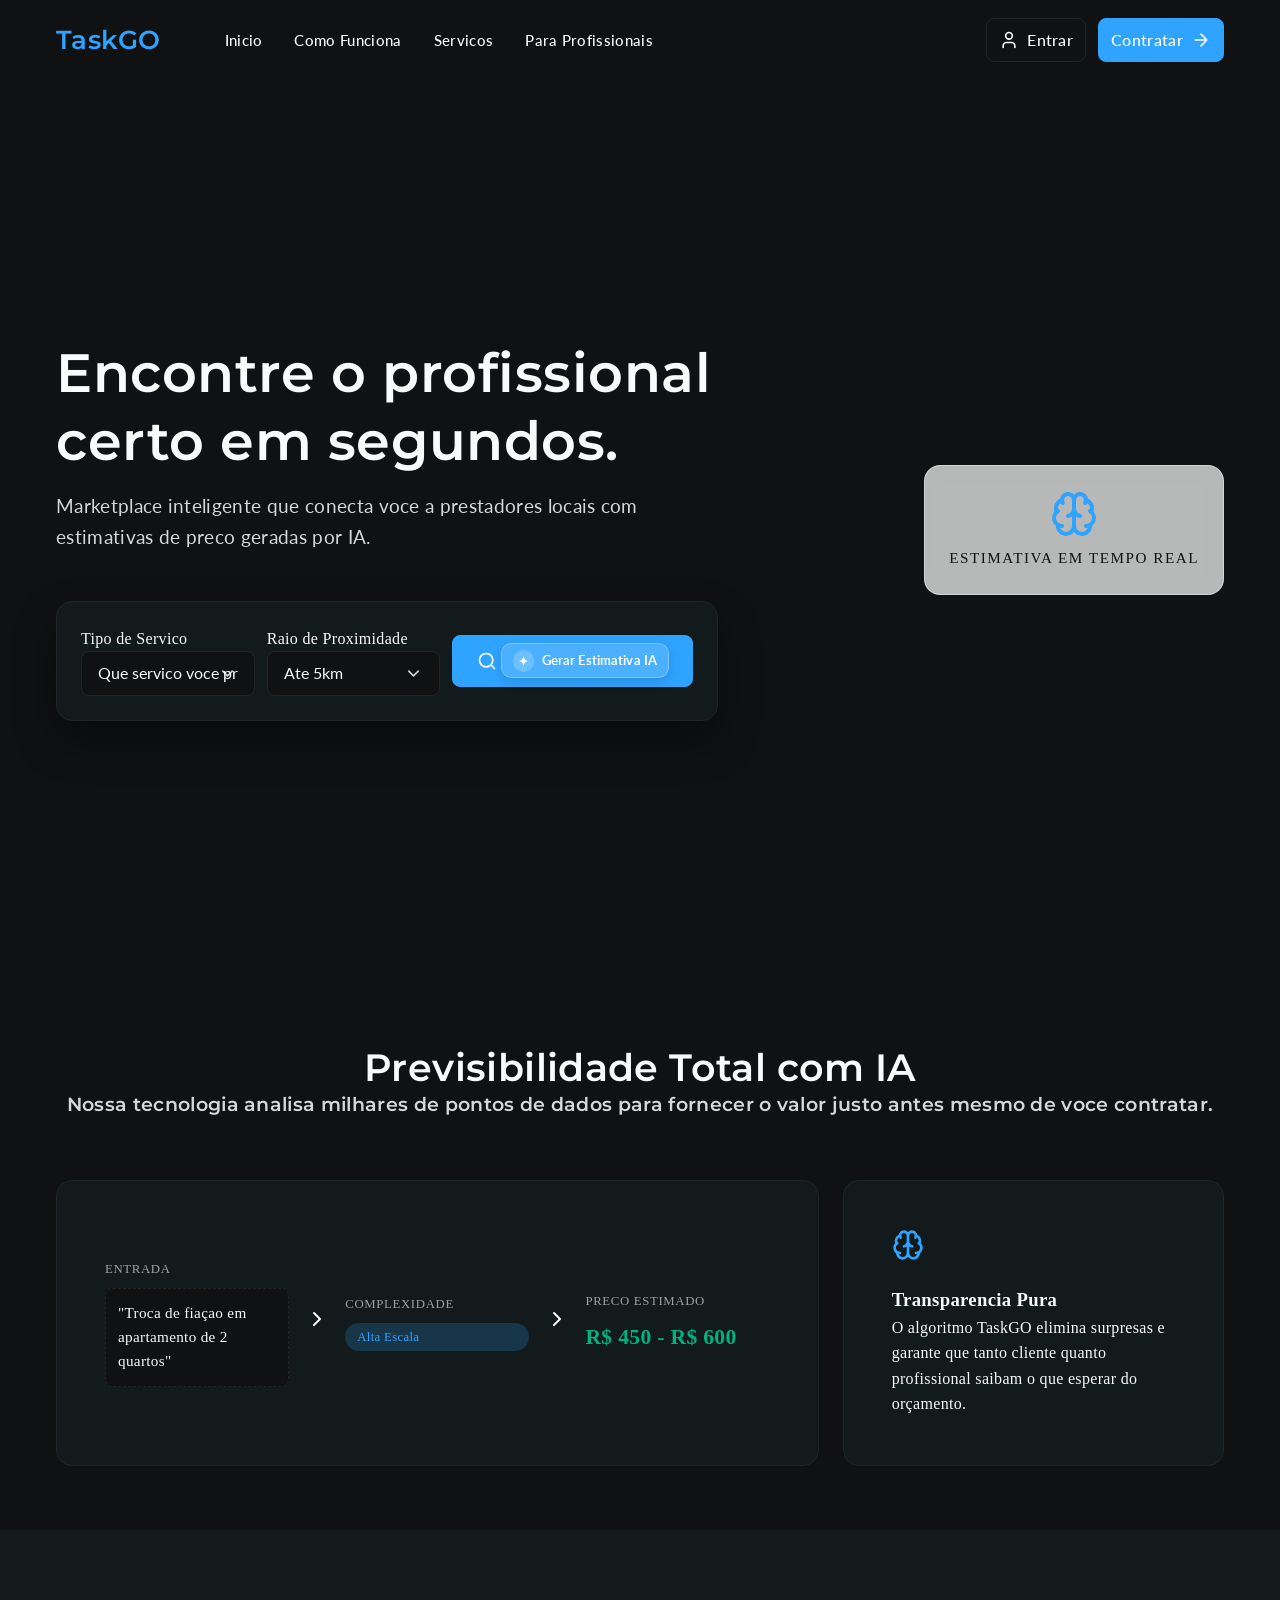
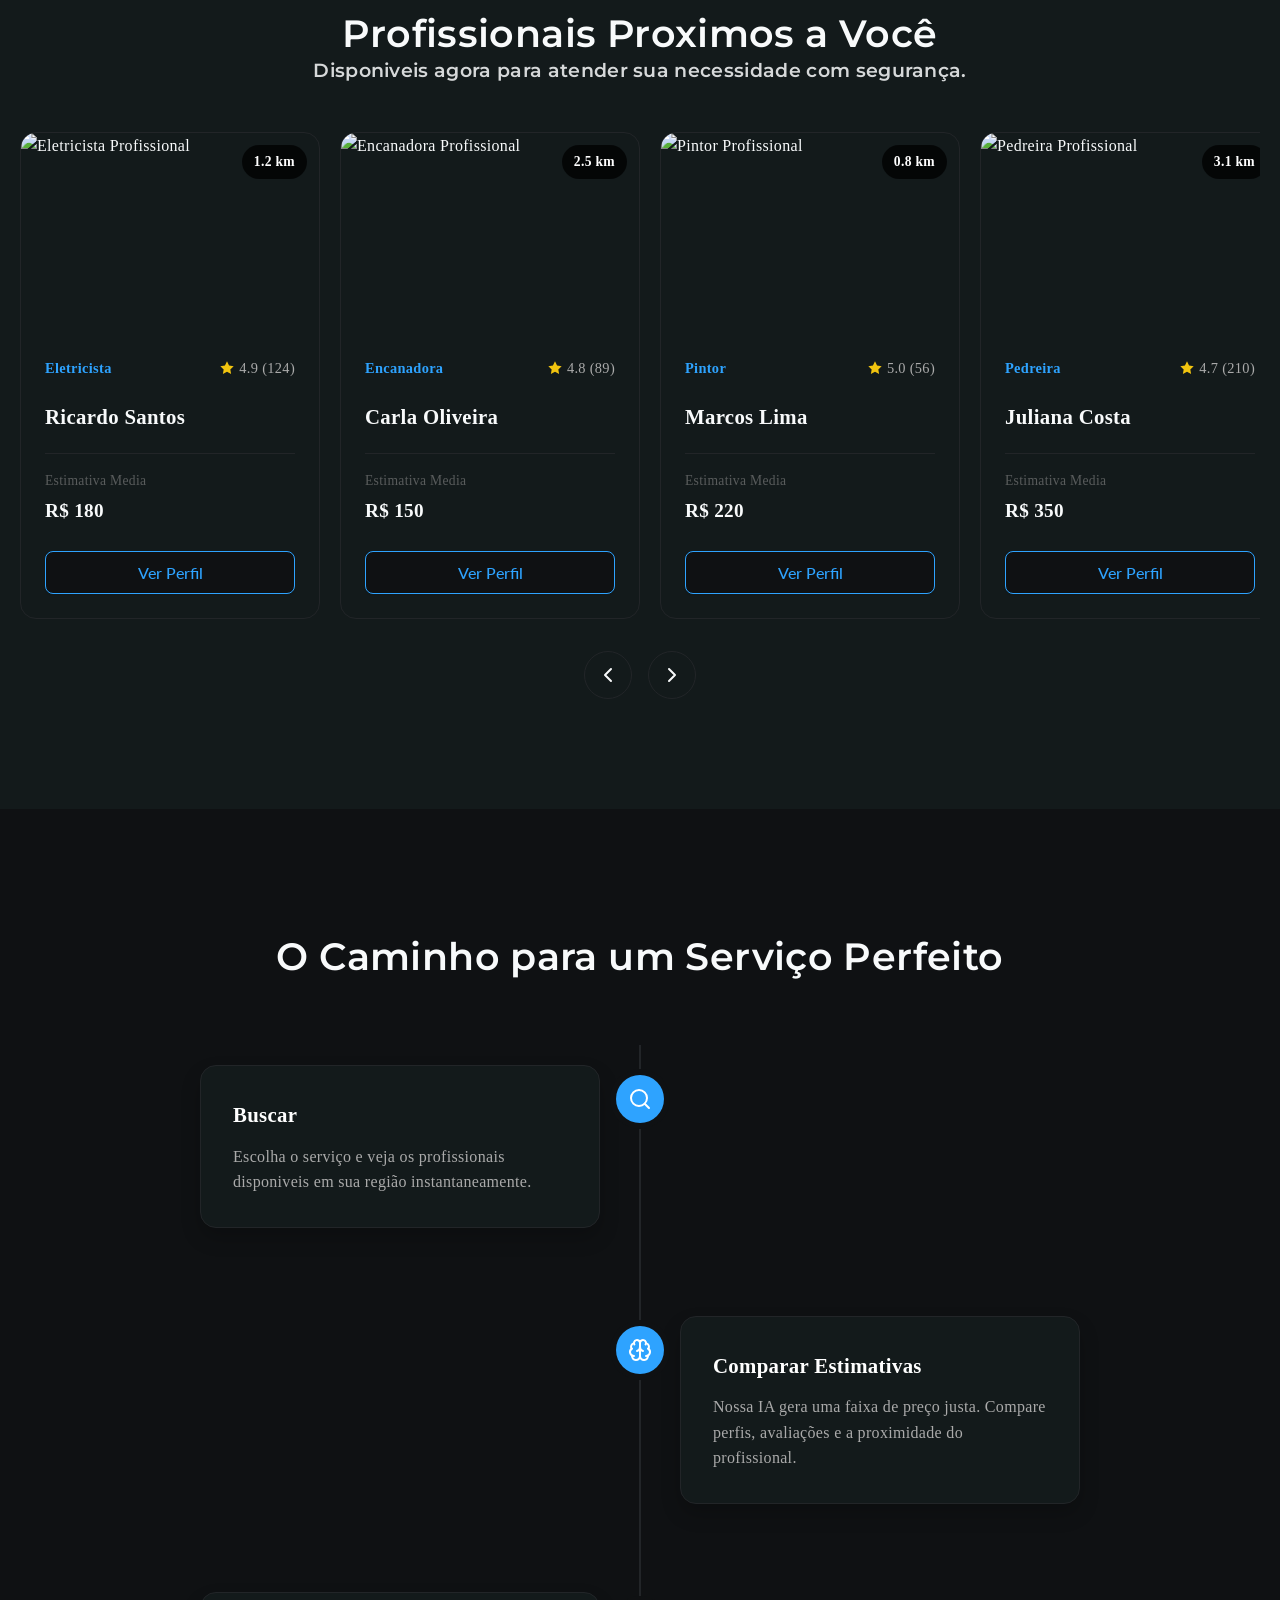
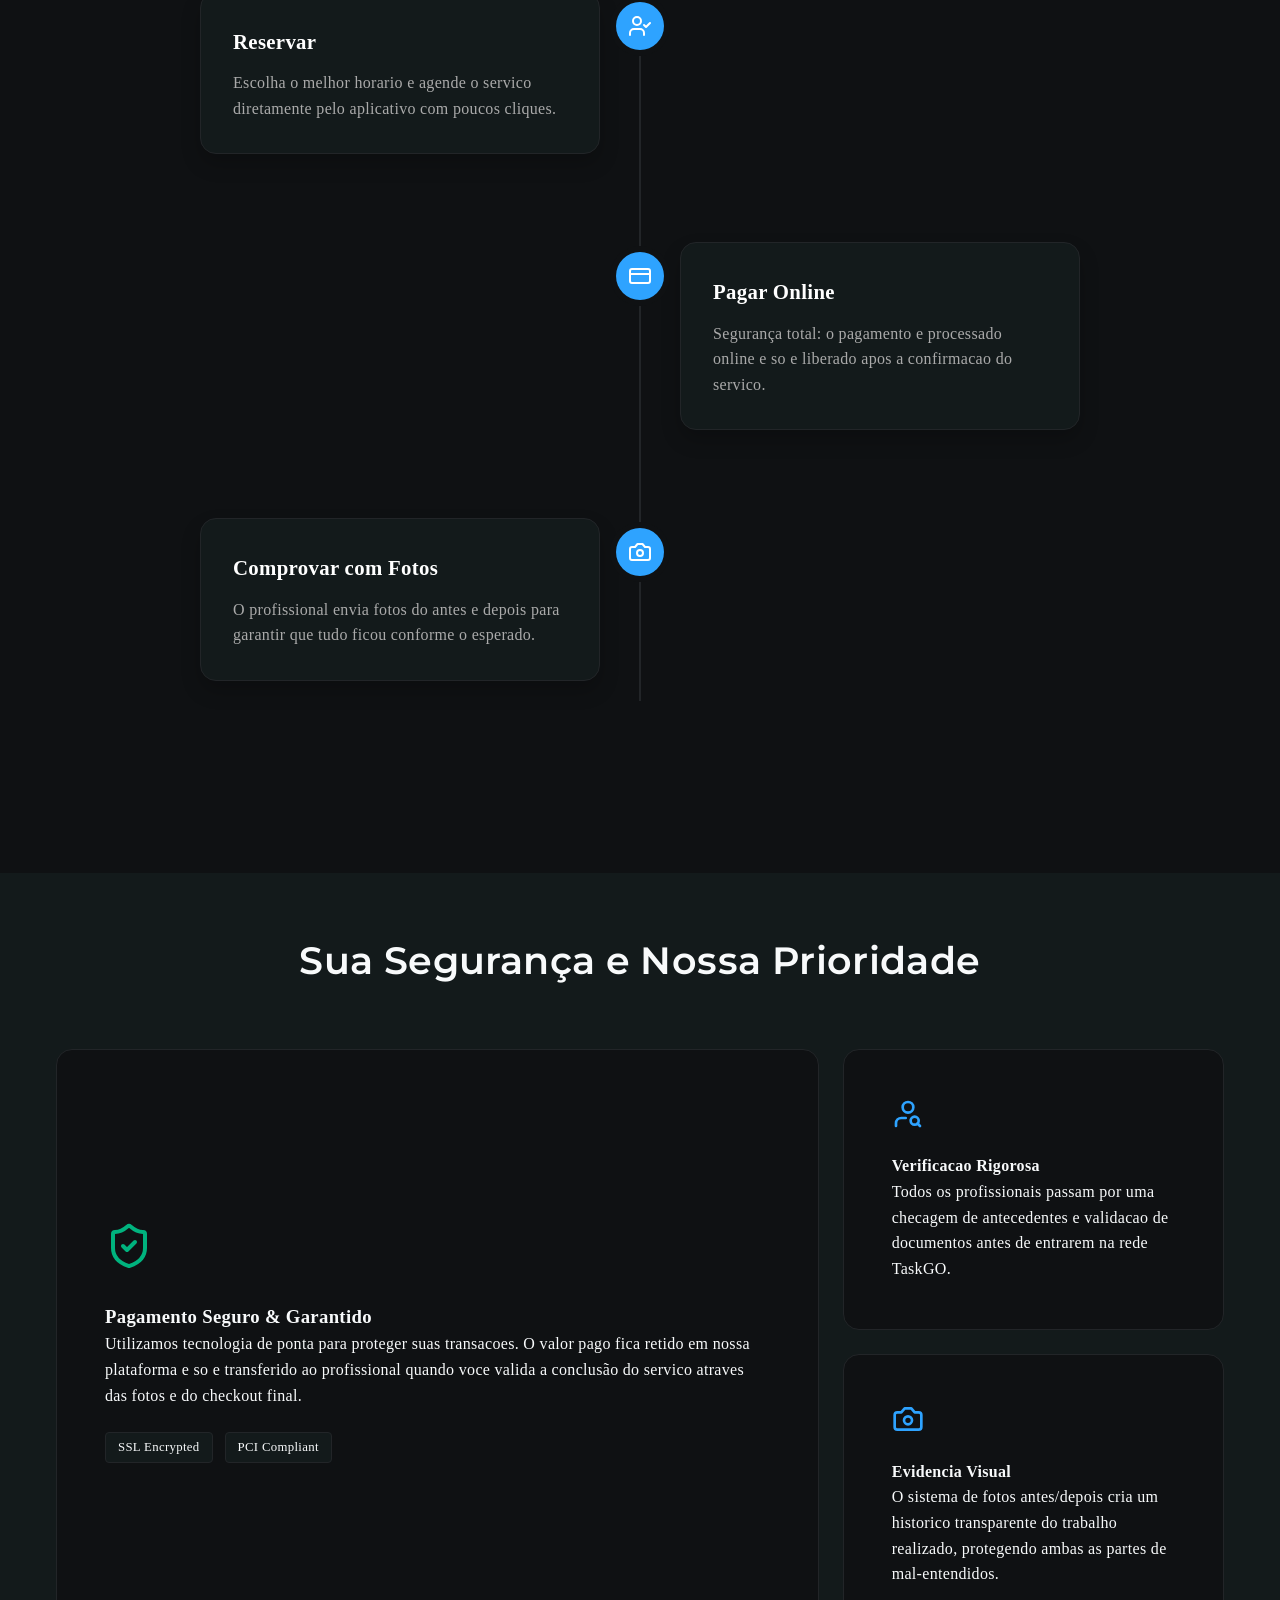
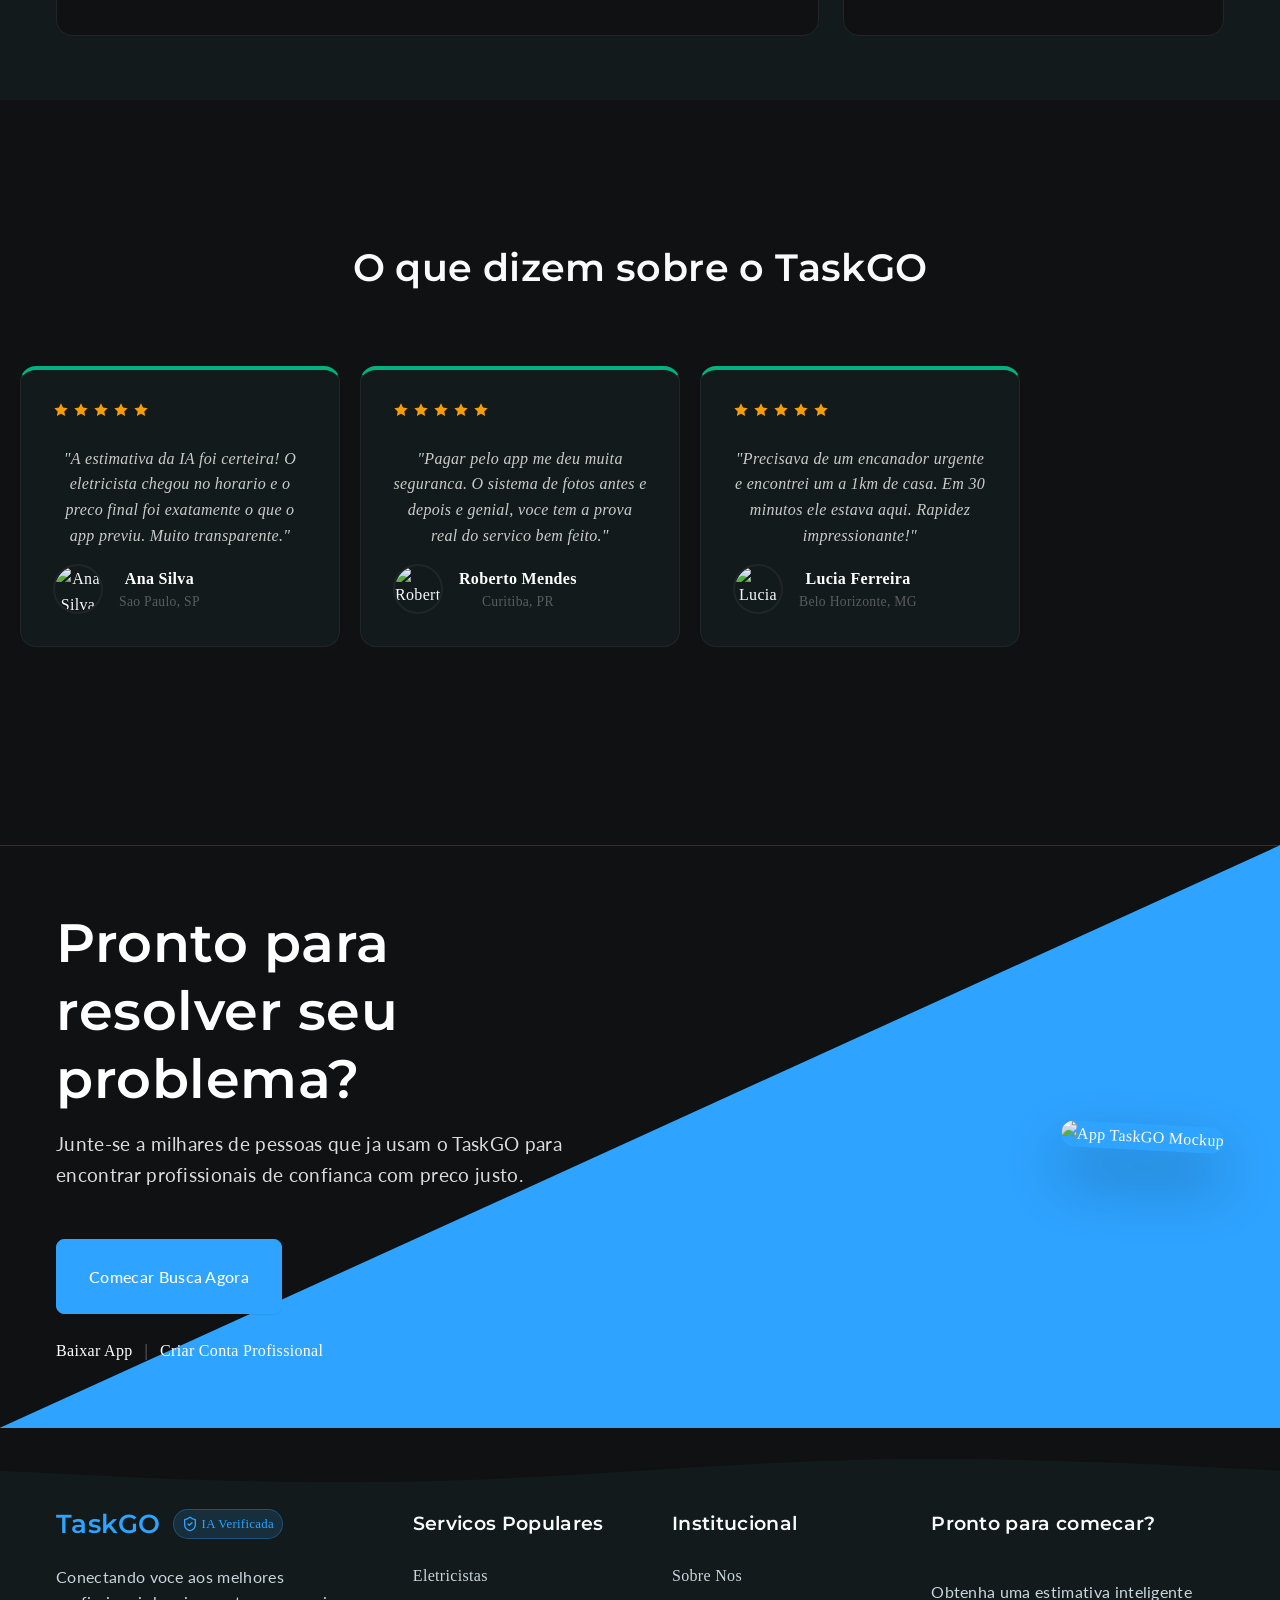
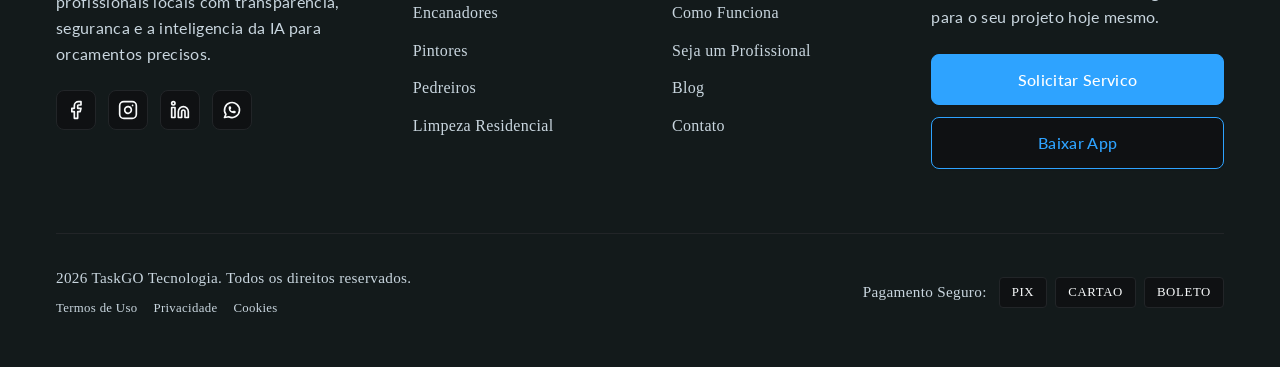
==== ProjetoTaskGoFinalizado-main/index.html @ 1c69b757 "Initial commit" ====
﻿<!DOCTYPE html>
<html lang="en">
  <head>
    <title>TaskGo</title>
    <meta property="og:title" content="TaskGo" />
    <meta name="viewport" content="width=device-width, initial-scale=1.0" />
    <meta charset="utf-8" />
    <meta property="twitter:card" content="summary_large_image" />

    <style data-tag="reset-style-sheet">
      html {  line-height: 1.15;}body {  margin: 0;}* {  box-sizing: border-box;  border-width: 0;  border-style: solid;  -webkit-font-smoothing: antialiased;}p,li,ul,pre,div,h1,h2,h3,h4,h5,h6,figure,blockquote,figcaption {  margin: 0;  padding: 0;}button {  background-color: transparent;}button,input,optgroup,select,textarea {  font-family: inherit;  font-size: 100%;  line-height: 1.15;  margin: 0;}button,select {  text-transform: none;}button,[type="button"],[type="reset"],[type="submit"] {  -webkit-appearance: button;  color: inherit;}button::-moz-focus-inner,[type="button"]::-moz-focus-inner,[type="reset"]::-moz-focus-inner,[type="submit"]::-moz-focus-inner {  border-style: none;  padding: 0;}button:-moz-focus,[type="button"]:-moz-focus,[type="reset"]:-moz-focus,[type="submit"]:-moz-focus {  outline: 1px dotted ButtonText;}a {  color: inherit;  text-decoration: inherit;}pre {  white-space: normal;}input {  padding: 2px 4px;}img {  display: block;}details {  display: block;  margin: 0;  padding: 0;}summary::-webkit-details-marker {  display: none;}[data-thq="accordion"] [data-thq="accordion-content"] {  max-height: 0;  overflow: hidden;  transition: max-height 0.3s ease-in-out;  
        font-family: Lato;
        font-size: 1rem;
      }

      body {
        font-weight: 400;
        font-style:normal;
        text-decoration: undefined;
        text-transform: undefined;
        letter-spacing: 0.02em;
        line-height: 1.6;
        color: var(--color-on-surface);
        background: var(--color-surface);

        fill: var(--color-on-surface);
      }

      .ai-estimate-card {
        display: inline-flex;
        align-items: center;
        gap: 0.45rem;
        padding: 0.35rem 0.65rem;
        border: 1px solid rgba(255, 255, 255, 0.28);
        border-radius: 0.65rem;
        background: rgba(255, 255, 255, 0.14);
        box-shadow: 0 4px 12px rgba(0, 0, 0, 0.12);
        color: inherit;
        font-size: 0.82rem;
        font-weight: 700;
        line-height: 1.2;
        letter-spacing: 0.01em;
        backdrop-filter: blur(6px);
      }

      .ai-estimate-card::before {
        content: "✦";
        display: grid;
        width: 1.35rem;
        height: 1.35rem;
        place-items: center;
        border-radius: 50%;
        background: rgba(255, 255, 255, 0.2);
        font-size: 0.85rem;
      }
    </style>
    <link
      rel="stylesheet"
      href="https://unpkg.com/animate.css@4.1.1/animate.css"
    />
    <link
      rel="stylesheet"
      href="https://fonts.googleapis.com/css2?family=Inter:ital,wght@0,100;0,200;0,300;0,400;0,500;0,600;0,700;0,800;0,900;1,100;1,200;1,300;1,400;1,500;1,600;1,700;1,800;1,900&amp;display=swap"
      data-tag="font"
    />
    <link
      rel="stylesheet"
      href="https://fonts.googleapis.com/css2?family=STIX+Two+Text:ital,wght@0,400;0,500;0,600;0,700;1,400;1,500;1,600;1,700&amp;display=swap"
      data-tag="font"
    />
    <link
      rel="stylesheet"
      href="https://fonts.googleapis.com/css2?family=Noto+Sans:ital,wght@0,100;0,200;0,300;0,400;0,500;0,600;0,700;0,800;0,900;1,100;1,200;1,300;1,400;1,500;1,600;1,700;1,800;1,900&amp;display=swap"
      data-tag="font"
    />
    <link
      rel="stylesheet"
      href="https://fonts.googleapis.com/css2?family=Lato:ital,wght@0,100;0,300;0,400;0,700;0,900;1,100;1,300;1,400;1,700;1,900&amp;display=swap"
      data-tag="font"
    />
    <link
      rel="stylesheet"
      href="https://fonts.googleapis.com/css2?family=Montserrat:ital,wght@0,100;0,200;0,300;0,400;0,500;0,600;0,700;0,800;0,900;1,100;1,200;1,300;1,400;1,500;1,600;1,700;1,800;1,900&amp;display=swap"
      data-tag="font"
    />
    <link
      rel="stylesheet"
      href="https://unpkg.com/@teleporthq/teleport-custom-scripts/dist/style.css"
    />
  </head>
  <body>
    <link rel="stylesheet" href="./assets/css/style.css" />
    <div>
      <link href="./assets/css/index.css" rel="stylesheet" />

      <div class="home-container1">
        <navigation-wrapper class="navigation-wrapper">
          <!--Navigation component-->
          <div class="navigation-container1">
            <nav class="navigation-wrapper">
              <div class="navigation-container">
                <div class="navigation-main-content">
                  <a href="index.html">
                    <div aria-label="TaskGO Home" class="navigation-logo-link">
                      <span class="navigation-brand section-title">
                        TaskGO
                      </span>
                    </div>
                  </a>
                  <div class="navigation-desktop-menu">
                    <ul class="navigation-links-list">
                      <li class="navigation-item">
                        <a href="index.html">
                          <div class="navigation-link"><span>Inicio</span></div>
                        </a>
                      </li>
                      <li class="navigation-item">
                        <a href="pages/como-funciona.html">
                          <div class="navigation-link">
                            <span>Como Funciona</span>
                          </div>
                        </a>
                      </li>
                      <li class="navigation-item">
                        <a href="pages/servicos.html">
                          <div class="navigation-link">
                            <span>Servicos</span>
                          </div>
                        </a>
                      </li>
                      <li class="navigation-item">
                        <a href="pages/profissionais-prximos.html"><div class="navigation-link"><span>Para Profissionais</span>
                          </div>
                        </a>
                      </li>
                    </ul>
                  </div>
                </div>
                <aside class="navigation-sidebar">
                  <div class="navigation-actions">
                    <a href="pages/login.html"><div class="navigation-auth-btn btn btn-outline btn-sm">
                        <svg
                          xmlns="http://www.w3.org/2000/svg"
                          width="20"
                          height="20"
                          viewBox="0 0 24 24"
                          fill="none"
                          stroke="currentColor"
                          stroke-width="2"
                          stroke-linecap="round"
                          stroke-linejoin="round"
                        >
                          <path
                            d="M19 21v-2a4 4 0 0 0-4-4H9a4 4 0 0 0-4 4v2"
                          ></path>
                          <circle cx="12" cy="7" r="4"></circle>
                        </svg>
                        <span>Entrar</span>
                      </div>
                    </a>
                    <a href="pages/profissionais-prximos.html"><div class="navigation-cta-btn btn btn-sm btn-primary">
                        <span>Contratar</span>
                        <svg
                          xmlns="http://www.w3.org/2000/svg"
                          width="20"
                          height="20"
                          viewBox="0 0 24 24"
                          fill="none"
                          stroke="currentColor"
                          stroke-width="2"
                          stroke-linecap="round"
                          stroke-linejoin="round"
                        >
                          <path d="M5 12h14m-7-7l7 7l-7 7"></path>
                        </svg>
                      </div>
                    </a>
                  </div>
                  <button
                    id="navigation-mobile-toggle"
                    aria-expanded="false"
                    aria-controls="navigation-mobile-overlay"
                    aria-label="Abrir menu"
                    class="navigation-toggle-btn"
                  >
                    <svg
                      xmlns="http://www.w3.org/2000/svg"
                      width="28"
                      height="28"
                      viewBox="0 0 24 24"
                      fill="none"
                      stroke="currentColor"
                      stroke-width="2"
                      stroke-linecap="round"
                      stroke-linejoin="round"
                    >
                      <path d="M4 6h16M4 12h16M4 18h16"></path>
                    </svg>
                  </button>
                </aside>
              </div>
            </nav>
            <div
              id="navigation-mobile-overlay"
              class="navigation-mobile-overlay"
            >
              <div class="navigation-overlay-header">
                <a href="index.html">
                  <div class="navigation-logo-link">
                    <span class="navigation-brand section-title">TaskGO</span>
                  </div>
                </a>
                <button
                  id="navigation-mobile-close"
                  aria-label="Fechar menu"
                  class="navigation-close-btn"
                >
                  <svg
                    xmlns="http://www.w3.org/2000/svg"
                    width="28"
                    height="28"
                    viewBox="0 0 24 24"
                    fill="none"
                    stroke="currentColor"
                    stroke-width="2"
                    stroke-linecap="round"
                    stroke-linejoin="round"
                  >
                    <path d="M18 6L6 18M6 6l12 12"></path>
                  </svg>
                </button>
              </div>
              <div class="navigation-overlay-content">
                <ul class="navigation-mobile-links">
                  <li class="navigation-mobile-item">
                    <a href="index.html">
                      <div class="navigation-mobile-link">
                        <span>Inicio</span>
                      </div>
                    </a>
                  </li>
                  <li class="navigation-mobile-item">
                    <a href="pages/como-funciona.html">
                      <div class="navigation-mobile-link">
                        <span>Como Funciona</span>
                      </div>
                    </a>
                  </li>
                  <li class="navigation-mobile-item">
                    <a href="pages/servicos.html">
                      <div class="navigation-mobile-link">
                        <span>Servicos</span>
                      </div>
                    </a>
                  </li>
                  <li class="navigation-mobile-item">
                    <a href="pages/profissionais-prximos.html"><div class="navigation-mobile-link"><span>Para Profissionais</span>
                      </div>
                    </a>
                  </li>
                </ul>
                <div class="navigation-mobile-footer">
                  <a href="pages/profissionais-prximos.html"><div class="navigation-mobile-cta btn btn-primary btn-lg">
                      <span>Comecar Agora</span>
                      <svg
                        xmlns="http://www.w3.org/2000/svg"
                        width="20"
                        height="20"
                        viewBox="0 0 24 24"
                        fill="none"
                        stroke="currentColor"
                        stroke-width="2"
                        stroke-linecap="round"
                        stroke-linejoin="round"
                      >
                        <path d="M5 12h14m-7-7l7 7l-7 7"></path>
                      </svg>
                    </div>
                  </a>
                  <a href="pages/login.html"><div class="navigation-mobile-auth btn btn-outline btn-lg">
                      <span>Entrar na Conta</span>
                    </div>
                  </a>
                </div>
              </div>
            </div>
            <div class="navigation-container2">
              <div class="navigation-container3">
                
              </div>
            </div>
          </div>
        </navigation-wrapper>
        <main class="servizo-page">
          <section class="hero-search">
            <div class="hero-search-bg">
              <video
                autoplay="true"
                muted="true"
                loop="true"
                playsinline="true"
                poster="https://images.pexels.com/videos/20693178/pictures/preview-0.jpeg"
                src="https://videos.pexels.com/video-files/20693178/20693178-hd_1280_720_25fps.mp4"
                class="hero-search-video"
              ></video>
              <div class="hero-search-overlay"></div>
            </div>
            <div class="hero-search-container">
              <div class="hero-search-content">
                <h1 class="home-hero-title hero-title">
                  Encontre o profissional certo em segundos.
                </h1>
                <p class="hero-subtitle">
                  Marketplace inteligente que conecta voce a prestadores locais
                  com estimativas de preco geradas por IA.
                </p>
                <div class="search-bar-wrapper">
                  <form
                    action="pages/profissionais-prximos.html"
                    method="GET"
                    data-form-id="1d0b6e36-c823-4d1f-a0d5-deaf092d4005"
                    class="search-form"
                  >
                    <div class="search-inputs">
                      <div class="input-group">
                        <label for="service-type" class="sr-only">
                          Tipo de Servico
                        </label>
                        <select
                          id="service-type"
                          name="service"
                          required="true"
                          data-form-field-id="service-type"
                        >
                          <option value="true" disabled="true" selected="true">
                            Que servico voce precisa?
                          </option>
                          <option value="eletricista">Eletricista</option>
                          <option value="encanador">Encanador</option>
                          <option value="pedreiro">Pedreiro</option>
                          <option value="pintor">Pintor</option>
                        </select>
                      </div>
                      <div class="input-group">
                        <label for="proximity" class="sr-only">
                          Raio de Proximidade
                        </label>
                        <select
                          id="proximity"
                          name="radius"
                          data-form-field-id="proximity"
                        >
                          <option value="5">Ate 5km</option>
                          <option value="10">Ate 10km</option>
                          <option value="20">Ate 20km</option>
                          <option value="50">Ate 50km</option>
                        </select>
                      </div>
                      <button
                        type="submit"
                        id="thq_button_XdDV"
                        name="button"
                        data-form-field-id="thq_button_XdDV"
                        class="search-btn btn btn-primary"
                      >
                        <svg
                          xmlns="http://www.w3.org/2000/svg"
                          width="20"
                          height="20"
                          viewBox="0 0 24 24"
                          fill="none"
                          stroke="currentColor"
                          stroke-width="2"
                          stroke-linecap="round"
                          stroke-linejoin="round"
                        >
                          <circle cx="11" cy="11" r="8"></circle>
                          <path d="m21 21-4.3-4.3"></path>
                        </svg>
                        <div class="ai-estimate-card">Gerar Estimativa IA</div>
                      </button>
                    </div>
                  </form>
                </div>
              </div>
              <div class="hero-search-visual">
                <div class="ai-badge">
                  <svg
                    xmlns="http://www.w3.org/2000/svg"
                    width="24"
                    height="24"
                    viewBox="0 0 24 24"
                    fill="none"
                    stroke="currentColor"
                    stroke-width="2"
                    stroke-linecap="round"
                    stroke-linejoin="round"
                  >
                    <path
                      d="M12 18V5m3 8a4.17 4.17 0 0 1-3-4a4.17 4.17 0 0 1-3 4m8.598-6.5A3 3 0 1 0 12 5a3 3 0 1 0-5.598 1.5"
                    ></path>
                    <path d="M17.997 5.125a4 4 0 0 1 2.526 5.77"></path>
                    <path d="M18 18a4 4 0 0 0 2-7.464"></path>
                    <path
                      d="M19.967 17.483A4 4 0 1 1 12 18a4 4 0 1 1-7.967-.517"
                    ></path>
                    <path d="M6 18a4 4 0 0 1-2-7.464"></path>
                    <path d="M6.003 5.125a4 4 0 0 0-2.526 5.77"></path>
                  </svg>
                  <span>Estimativa em Tempo Real</span>
                </div>
              </div>
            </div>
            <div class="split-diagonal-divider"></div>
          </section>
          <section class="ia-estimate">
            <div class="ia-estimate-container">
              <div class="ia-estimate-header">
                <h2 class="section-title">Previsibilidade Total com IA</h2>
                <p class="section-subtitle">
                  Nossa tecnologia analisa milhares de pontos de dados para
                  fornecer o valor justo antes mesmo de voce contratar.
                </p>
              </div>
              <div class="bento-grid-ia">
                <div class="bento-cell wide-cell">
                  <div class="calc-simulation">
                    <div class="sim-step">
                      <span class="step-label">Entrada</span>
                      <div class="sim-content">
                        <span>
                          "Troca de fiaçao em apartamento de 2 quartos"
                        </span>
                      </div>
                    </div>
                    <div class="sim-arrow">
                      <svg
                        xmlns="http://www.w3.org/2000/svg"
                        width="24"
                        height="24"
                        viewBox="0 0 24 24"
                        fill="none"
                        stroke="currentColor"
                        stroke-width="2"
                        stroke-linecap="round"
                        stroke-linejoin="round"
                      >
                        <path d="m9 18 6-6-6-6"></path>
                      </svg>
                    </div>
                    <div class="sim-step">
                      <span class="step-label">Complexidade</span>
                      <div class="sim-tag high"><span>Alta Escala</span></div>
                    </div>
                    <div class="sim-arrow">
                      <svg
                        xmlns="http://www.w3.org/2000/svg"
                        width="24"
                        height="24"
                        viewBox="0 0 24 24"
                        fill="none"
                        stroke="currentColor"
                        stroke-width="2"
                        stroke-linecap="round"
                        stroke-linejoin="round"
                      >
                        <path d="m9 18 6-6-6-6"></path>
                      </svg>
                    </div>
                    <div class="sim-step result-step">
                      <span class="step-label">Preco Estimado</span>
                      <div class="sim-price"><span>R$ 450 - R$ 600</span></div>
                    </div>
                  </div>
                </div>
                <div class="bento-cell narrow-cell">
                  <div class="ia-info-card">
                    <div class="icon-box">
                      <svg
                        xmlns="http://www.w3.org/2000/svg"
                        width="32"
                        height="32"
                        viewBox="0 0 24 24"
                        fill="none"
                        stroke="currentColor"
                        stroke-width="2"
                        stroke-linecap="round"
                        stroke-linejoin="round"
                      >
                        <path
                          d="M12 18V5m3 8a4.17 4.17 0 0 1-3-4a4.17 4.17 0 0 1-3 4m8.598-6.5A3 3 0 1 0 12 5a3 3 0 1 0-5.598 1.5"
                        ></path>
                        <path d="M17.997 5.125a4 4 0 0 1 2.526 5.77"></path>
                        <path d="M18 18a4 4 0 0 0 2-7.464"></path>
                        <path
                          d="M19.967 17.483A4 4 0 1 1 12 18a4 4 0 1 1-7.967-.517"
                        ></path>
                        <path d="M6 18a4 4 0 0 1-2-7.464"></path>
                        <path d="M6.003 5.125a4 4 0 0 0-2.526 5.77"></path>
                      </svg>
                    </div>
                    <h3>Transparencia Pura</h3>
                    <p>
                      O algoritmo TaskGO elimina surpresas e garante que tanto
                      cliente quanto profissional saibam o que esperar do
                      orçamento.
                    </p>
                  </div>
                </div>
              </div>
            </div>
          </section>
          <section class="nearby-pros">
            <div class="section-intro">
              <h2 class="section-title">Profissionais Proximos a Você</h2>
              <p class="section-subtitle">
                Disponiveis agora para atender sua necessidade com segurança.
              </p>
            </div>
            <div id="pros-carousel" class="carousel-wrapper">
              <div class="carousel-track">
                <article class="pro-card">
                  <div class="pro-image">
                    <img
                      src="https://images.pexels.com/photos/17063686/pexels-photo-17063686.jpeg?auto=compress&amp;cs=tinysrgb&amp;w=1500"
                      alt="Eletricista Profissional"
                    />
                    <span class="pro-distance">1.2 km</span>
                  </div>
                  <div class="pro-info">
                    <div class="pro-meta">
                      <span class="pro-category">Eletricista</span>
                      <div class="pro-rating">
                        <svg
                          xmlns="http://www.w3.org/2000/svg"
                          width="16"
                          height="16"
                          viewBox="0 0 24 24"
                          fill="currentColor"
                          stroke="none"
                        >
                          <path
                            d="M12 2l3.09 6.26L22 9.27l-5 4.87 1.18 6.88L12 17.77l-6.18 3.25L7 14.14 2 9.27l6.91-1.01L12 2z"
                          ></path>
                        </svg>
                        <span>4.9 (124)</span>
                      </div>
                    </div>
                    <h3>Ricardo Santos</h3>
                    <div class="pro-pricing">
                      <span class="price-label">Estimativa Media</span>
                      <span class="price-value">R$ 180</span>
                    </div>
                    <button class="pro-btn btn btn-outline btn-sm">
                      Ver Perfil
                    </button>
                  </div>
                </article>
                <article class="pro-card">
                  <div class="pro-image">
                    <img
                      src="https://images.pexels.com/photos/8486975/pexels-photo-8486975.jpeg?auto=compress&amp;cs=tinysrgb&amp;w=1500"
                      alt="Encanadora Profissional"
                    />
                    <span class="pro-distance">2.5 km</span>
                  </div>
                  <div class="pro-info">
                    <div class="pro-meta">
                      <span class="pro-category">Encanadora</span>
                      <div class="pro-rating">
                        <svg
                          xmlns="http://www.w3.org/2000/svg"
                          width="16"
                          height="16"
                          viewBox="0 0 24 24"
                          fill="currentColor"
                          stroke="none"
                        >
                          <path
                            d="M12 2l3.09 6.26L22 9.27l-5 4.87 1.18 6.88L12 17.77l-6.18 3.25L7 14.14 2 9.27l6.91-1.01L12 2z"
                          ></path>
                        </svg>
                        <span>4.8 (89)</span>
                      </div>
                    </div>
                    <h3>Carla Oliveira</h3>
                    <div class="pro-pricing">
                      <span class="price-label">Estimativa Media</span>
                      <span class="price-value">R$ 150</span>
                    </div>
                    <button class="pro-btn btn btn-outline btn-sm">
                      Ver Perfil
                    </button>
                  </div>
                </article>
                <article class="pro-card">
                  <div class="pro-image">
                    <img
                      src="https://images.pexels.com/photos/5767932/pexels-photo-5767932.jpeg?auto=compress&amp;cs=tinysrgb&amp;w=1500"
                      alt="Pintor Profissional"
                    />
                    <span class="pro-distance">0.8 km</span>
                  </div>
                  <div class="pro-info">
                    <div class="pro-meta">
                      <span class="pro-category">Pintor</span>
                      <div class="pro-rating">
                        <svg
                          xmlns="http://www.w3.org/2000/svg"
                          width="16"
                          height="16"
                          viewBox="0 0 24 24"
                          fill="currentColor"
                          stroke="none"
                        >
                          <path
                            d="M12 2l3.09 6.26L22 9.27l-5 4.87 1.18 6.88L12 17.77l-6.18 3.25L7 14.14 2 9.27l6.91-1.01L12 2z"
                          ></path>
                        </svg>
                        <span>5.0 (56)</span>
                      </div>
                    </div>
                    <h3>Marcos Lima</h3>
                    <div class="pro-pricing">
                      <span class="price-label">Estimativa Media</span>
                      <span class="price-value">R$ 220</span>
                    </div>
                    <button class="pro-btn btn btn-outline btn-sm">
                      Ver Perfil
                    </button>
                  </div>
                </article>
                <article class="pro-card">
                  <div class="pro-image">
                    <img
                      src="https://images.pexels.com/photos/8486927/pexels-photo-8486927.jpeg?auto=compress&amp;cs=tinysrgb&amp;w=1500"
                      alt="Pedreira Profissional"
                    />
                    <span class="pro-distance">3.1 km</span>
                  </div>
                  <div class="pro-info">
                    <div class="pro-meta">
                      <span class="pro-category">Pedreira</span>
                      <div class="pro-rating">
                        <svg
                          xmlns="http://www.w3.org/2000/svg"
                          width="16"
                          height="16"
                          viewBox="0 0 24 24"
                          fill="currentColor"
                          stroke="none"
                        >
                          <path
                            d="M12 2l3.09 6.26L22 9.27l-5 4.87 1.18 6.88L12 17.77l-6.18 3.25L7 14.14 2 9.27l6.91-1.01L12 2z"
                          ></path>
                        </svg>
                        <span>4.7 (210)</span>
                      </div>
                    </div>
                    <h3>Juliana Costa</h3>
                    <div class="pro-pricing">
                      <span class="price-label">Estimativa Media</span>
                      <span class="price-value">R$ 350</span>
                    </div>
                    <button class="pro-btn btn btn-outline btn-sm">
                      Ver Perfil
                    </button>
                  </div>
                </article>
              </div>
              <div class="carousel-controls">
                <button aria-label="Anterior" class="carousel-btn prev">
                  <svg
                    xmlns="http://www.w3.org/2000/svg"
                    width="24"
                    height="24"
                    viewBox="0 0 24 24"
                    fill="none"
                    stroke="currentColor"
                    stroke-width="2"
                    stroke-linecap="round"
                    stroke-linejoin="round"
                  >
                    <path d="m15 18-6-6 6-6"></path>
                  </svg>
                </button>
                <button aria-label="Proximo" class="carousel-btn next">
                  <svg
                    xmlns="http://www.w3.org/2000/svg"
                    width="24"
                    height="24"
                    viewBox="0 0 24 24"
                    fill="none"
                    stroke="currentColor"
                    stroke-width="2"
                    stroke-linecap="round"
                    stroke-linejoin="round"
                  >
                    <path d="m9 18 6-6-6-6"></path>
                  </svg>
                </button>
              </div>
            </div>
          </section>
          <section class="how-it-works">
            <div class="how-it-works-container">
              <h2 class="section-title">O Caminho para um Serviço Perfeito</h2>
              <div class="timeline">
                <div class="timeline-line"></div>
                <div class="timeline-item left">
                  <div class="timeline-icon">
                    <svg
                      xmlns="http://www.w3.org/2000/svg"
                      width="24"
                      height="24"
                      viewBox="0 0 24 24"
                      fill="none"
                      stroke="currentColor"
                      stroke-width="2"
                      stroke-linecap="round"
                      stroke-linejoin="round"
                    >
                      <circle cx="11" cy="11" r="8"></circle>
                      <path d="m21 21-4.3-4.3"></path>
                    </svg>
                  </div>
                  <div class="timeline-content">
                    <h3>Buscar</h3>
                    <p>
                      Escolha o serviço e veja os profissionais disponiveis em
                      sua região instantaneamente.
                    </p>
                  </div>
                </div>
                <div class="timeline-item right">
                  <div class="timeline-icon">
                    <svg
                      xmlns="http://www.w3.org/2000/svg"
                      width="24"
                      height="24"
                      viewBox="0 0 24 24"
                      fill="none"
                      stroke="currentColor"
                      stroke-width="2"
                      stroke-linecap="round"
                      stroke-linejoin="round"
                    >
                      <path
                        d="M12 18V5m3 8a4.17 4.17 0 0 1-3-4a4.17 4.17 0 0 1-3 4m8.598-6.5A3 3 0 1 0 12 5a3 3 0 1 0-5.598 1.5"
                      ></path>
                      <path d="M17.997 5.125a4 4 0 0 1 2.526 5.77"></path>
                      <path d="M18 18a4 4 0 0 0 2-7.464"></path>
                      <path
                        d="M19.967 17.483A4 4 0 1 1 12 18a4 4 0 1 1-7.967-.517"
                      ></path>
                      <path d="M6 18a4 4 0 0 1-2-7.464"></path>
                      <path d="M6.003 5.125a4 4 0 0 0-2.526 5.77"></path>
                    </svg>
                  </div>
                  <div class="timeline-content">
                    <h3>Comparar Estimativas</h3>
                    <p>
                      Nossa IA gera uma faixa de preço justa. Compare perfis,
                      avaliações e a proximidade do profissional.
                    </p>
                  </div>
                </div>
                <div class="timeline-item left">
                  <div class="timeline-icon">
                    <svg
                      xmlns="http://www.w3.org/2000/svg"
                      width="24"
                      height="24"
                      viewBox="0 0 24 24"
                      fill="none"
                      stroke="currentColor"
                      stroke-width="2"
                      stroke-linecap="round"
                      stroke-linejoin="round"
                    >
                      <path
                        d="M16 21v-2a4 4 0 0 0-4-4H6a4 4 0 0 0-4 4v2"
                      ></path>
                      <circle cx="9" cy="7" r="4"></circle>
                      <polyline points="16 11 18 13 22 9"></polyline>
                    </svg>
                  </div>
                  <div class="timeline-content">
                    <h3>Reservar</h3>
                    <p>
                      Escolha o melhor horario e agende o servico diretamente
                      pelo aplicativo com poucos cliques.
                    </p>
                  </div>
                </div>
                <div class="timeline-item right">
                  <div class="timeline-icon">
                    <svg
                      xmlns="http://www.w3.org/2000/svg"
                      width="24"
                      height="24"
                      viewBox="0 0 24 24"
                      fill="none"
                      stroke="currentColor"
                      stroke-width="2"
                      stroke-linecap="round"
                      stroke-linejoin="round"
                    >
                      <rect width="20" height="14" x="2" y="5" rx="2"></rect>
                      <path d="M2 10h20"></path>
                    </svg>
                  </div>
                  <div class="timeline-content">
                    <h3>Pagar Online</h3>
                    <p>
                      Segurança total: o pagamento e processado online e so e
                      liberado apos a confirmacao do servico.
                    </p>
                  </div>
                </div>
                <div class="timeline-item left">
                  <div class="timeline-icon">
                    <svg
                      xmlns="http://www.w3.org/2000/svg"
                      width="24"
                      height="24"
                      viewBox="0 0 24 24"
                      fill="none"
                      stroke="currentColor"
                      stroke-width="2"
                      stroke-linecap="round"
                      stroke-linejoin="round"
                    >
                      <path
                        d="M14.5 4h-5L7 7H4a2 2 0 0 0-2 2v9a2 2 0 0 0 2 2h16a2 2 0 0 0 2-2V9a2 2 0 0 0-2-2h-3l-2.5-3z"
                      ></path>
                      <circle cx="12" cy="13" r="3"></circle>
                    </svg>
                  </div>
                  <div class="timeline-content">
                    <h3>Comprovar com Fotos</h3>
                    <p>
                      O profissional envia fotos do antes e depois para garantir
                      que tudo ficou conforme o esperado.
                    </p>
                  </div>
                </div>
              </div>
            </div>
          </section>
          <section class="trust-features">
            <div class="trust-features-container">
              <h2 class="section-title">Sua Segurança e Nossa Prioridade</h2>
              <div class="bento-trust">
                <div class="bento-card main-trust">
                  <div class="trust-icon-main">
                    <svg
                      xmlns="http://www.w3.org/2000/svg"
                      width="48"
                      height="48"
                      viewBox="0 0 24 24"
                      fill="none"
                      stroke="currentColor"
                      stroke-width="2"
                      stroke-linecap="round"
                      stroke-linejoin="round"
                    >
                      <path
                        d="M20 13c0 5-3.5 7.5-7.66 8.95a1 1 0 0 1-.67-.01C7.5 20.5 4 18 4 13V6a1 1 0 0 1 1-1c2 0 4.5-1.2 6.24-2.72a1.17 1.17 0 0 1 1.52 0C14.51 3.81 17 5 19 5a1 1 0 0 1 1 1z"
                      ></path>
                      <path d="m9 12l2 2l4-4"></path>
                    </svg>
                  </div>
                  <h3>Pagamento Seguro &amp; Garantido</h3>
                  <p>
                    Utilizamos tecnologia de ponta para proteger suas
                    transacoes. O valor pago fica retido em nossa plataforma e
                    so e transferido ao profissional quando voce valida a
                    conclusão do servico atraves das fotos e do checkout final.
                  </p>
                  <div class="trust-badges">
                    <span class="badge">SSL Encrypted</span>
                    <span class="badge">PCI Compliant</span>
                  </div>
                </div>
                <div class="bento-card side-trust">
                  <div class="trust-icon-small">
                    <svg
                      xmlns="http://www.w3.org/2000/svg"
                      width="32"
                      height="32"
                      viewBox="0 0 24 24"
                      fill="none"
                      stroke="currentColor"
                      stroke-width="2"
                      stroke-linecap="round"
                      stroke-linejoin="round"
                    >
                      <circle cx="12" cy="7" r="4"></circle>
                      <path d="M10.3 15H7a4 4 0 0 0-4 4v2"></path>
                      <circle cx="17" cy="17" r="3"></circle>
                      <path d="m21 21-1.9-1.9"></path>
                    </svg>
                  </div>
                  <h4>Verificacao Rigorosa</h4>
                  <p>
                    Todos os profissionais passam por uma checagem de
                    antecedentes e validacao de documentos antes de entrarem na
                    rede TaskGO.
                  </p>
                </div>
                <div class="bento-card side-trust">
                  <div class="trust-icon-small">
                    <svg
                      xmlns="http://www.w3.org/2000/svg"
                      width="32"
                      height="32"
                      viewBox="0 0 24 24"
                      fill="none"
                      stroke="currentColor"
                      stroke-width="2"
                      stroke-linecap="round"
                      stroke-linejoin="round"
                    >
                      <path
                        d="M14.5 4h-5L7 7H4a2 2 0 0 0-2 2v9a2 2 0 0 0 2 2h16a2 2 0 0 0 2-2V9a2 2 0 0 0-2-2h-3l-2.5-3z"
                      ></path>
                      <circle cx="12" cy="13" r="3"></circle>
                    </svg>
                  </div>
                  <h4>Evidencia Visual</h4>
                  <p>
                    O sistema de fotos antes/depois cria um historico
                    transparente do trabalho realizado, protegendo ambas as
                    partes de mal-entendidos.
                  </p>
                </div>
              </div>
            </div>
          </section>
          <section class="testimonials">
            <div class="testimonials-container">
              <h2 class="section-title">O que dizem sobre o TaskGO</h2>
              <div id="test-carousel" class="testimonials-carousel">
                <div class="testimonials-track">
                  <div class="test-card">
                    <div class="test-rating">
                      <svg
                        xmlns="http://www.w3.org/2000/svg"
                        width="16"
                        height="16"
                        viewBox="0 0 24 24"
                        fill="currentColor"
                      >
                        <path
                          d="M12 2l3.09 6.26L22 9.27l-5 4.87 1.18 6.88L12 17.77l-6.18 3.25L7 14.14 2 9.27l6.91-1.01L12 2z"
                        ></path></svg
                      ><svg
                        xmlns="http://www.w3.org/2000/svg"
                        width="16"
                        height="16"
                        viewBox="0 0 24 24"
                        fill="currentColor"
                      >
                        <path
                          d="M12 2l3.09 6.26L22 9.27l-5 4.87 1.18 6.88L12 17.77l-6.18 3.25L7 14.14 2 9.27l6.91-1.01L12 2z"
                        ></path></svg
                      ><svg
                        xmlns="http://www.w3.org/2000/svg"
                        width="16"
                        height="16"
                        viewBox="0 0 24 24"
                        fill="currentColor"
                      >
                        <path
                          d="M12 2l3.09 6.26L22 9.27l-5 4.87 1.18 6.88L12 17.77l-6.18 3.25L7 14.14 2 9.27l6.91-1.01L12 2z"
                        ></path></svg
                      ><svg
                        xmlns="http://www.w3.org/2000/svg"
                        width="16"
                        height="16"
                        viewBox="0 0 24 24"
                        fill="currentColor"
                      >
                        <path
                          d="M12 2l3.09 6.26L22 9.27l-5 4.87 1.18 6.88L12 17.77l-6.18 3.25L7 14.14 2 9.27l6.91-1.01L12 2z"
                        ></path></svg
                      ><svg
                        xmlns="http://www.w3.org/2000/svg"
                        width="16"
                        height="16"
                        viewBox="0 0 24 24"
                        fill="currentColor"
                      >
                        <path
                          d="M12 2l3.09 6.26L22 9.27l-5 4.87 1.18 6.88L12 17.77l-6.18 3.25L7 14.14 2 9.27l6.91-1.01L12 2z"
                        ></path>
                      </svg>
                    </div>
                    <p class="test-text">
                      "A estimativa da IA foi certeira! O eletricista chegou no
                      horario e o preco final foi exatamente o que o app previu.
                      Muito transparente."
                    </p>
                    <div class="test-user">
                      <img
                        src="https://images.pexels.com/photos/8486928/pexels-photo-8486928.jpeg?auto=compress&amp;cs=tinysrgb&amp;w=1500"
                        alt="Ana Silva"
                      />
                      <div class="user-info">
                        <strong>Ana Silva</strong>
                        <span>Sao Paulo, SP</span>
                      </div>
                    </div>
                  </div>
                  <div class="test-card">
                    <div class="test-rating">
                      <svg
                        xmlns="http://www.w3.org/2000/svg"
                        width="16"
                        height="16"
                        viewBox="0 0 24 24"
                        fill="currentColor"
                      >
                        <path
                          d="M12 2l3.09 6.26L22 9.27l-5 4.87 1.18 6.88L12 17.77l-6.18 3.25L7 14.14 2 9.27l6.91-1.01L12 2z"
                        ></path></svg
                      ><svg
                        xmlns="http://www.w3.org/2000/svg"
                        width="16"
                        height="16"
                        viewBox="0 0 24 24"
                        fill="currentColor"
                      >
                        <path
                          d="M12 2l3.09 6.26L22 9.27l-5 4.87 1.18 6.88L12 17.77l-6.18 3.25L7 14.14 2 9.27l6.91-1.01L12 2z"
                        ></path></svg
                      ><svg
                        xmlns="http://www.w3.org/2000/svg"
                        width="16"
                        height="16"
                        viewBox="0 0 24 24"
                        fill="currentColor"
                      >
                        <path
                          d="M12 2l3.09 6.26L22 9.27l-5 4.87 1.18 6.88L12 17.77l-6.18 3.25L7 14.14 2 9.27l6.91-1.01L12 2z"
                        ></path></svg
                      ><svg
                        xmlns="http://www.w3.org/2000/svg"
                        width="16"
                        height="16"
                        viewBox="0 0 24 24"
                        fill="currentColor"
                      >
                        <path
                          d="M12 2l3.09 6.26L22 9.27l-5 4.87 1.18 6.88L12 17.77l-6.18 3.25L7 14.14 2 9.27l6.91-1.01L12 2z"
                        ></path></svg
                      ><svg
                        xmlns="http://www.w3.org/2000/svg"
                        width="16"
                        height="16"
                        viewBox="0 0 24 24"
                        fill="currentColor"
                      >
                        <path
                          d="M12 2l3.09 6.26L22 9.27l-5 4.87 1.18 6.88L12 17.77l-6.18 3.25L7 14.14 2 9.27l6.91-1.01L12 2z"
                        ></path>
                      </svg>
                    </div>
                    <p class="test-text">
                      "Pagar pelo app me deu muita seguranca. O sistema de fotos
                      antes e depois e genial, voce tem a prova real do servico
                      bem feito."
                    </p>
                    <div class="test-user">
                      <img
                        src="https://images.pexels.com/photos/16552851/pexels-photo-16552851.jpeg?auto=compress&amp;cs=tinysrgb&amp;w=1500"
                        alt="Roberto Mendes"
                      />
                      <div class="user-info">
                        <strong>Roberto Mendes</strong>
                        <span>Curitiba, PR</span>
                      </div>
                    </div>
                  </div>
                  <div class="test-card">
                    <div class="test-rating">
                      <svg
                        xmlns="http://www.w3.org/2000/svg"
                        width="16"
                        height="16"
                        viewBox="0 0 24 24"
                        fill="currentColor"
                      >
                        <path
                          d="M12 2l3.09 6.26L22 9.27l-5 4.87 1.18 6.88L12 17.77l-6.18 3.25L7 14.14 2 9.27l6.91-1.01L12 2z"
                        ></path></svg
                      ><svg
                        xmlns="http://www.w3.org/2000/svg"
                        width="16"
                        height="16"
                        viewBox="0 0 24 24"
                        fill="currentColor"
                      >
                        <path
                          d="M12 2l3.09 6.26L22 9.27l-5 4.87 1.18 6.88L12 17.77l-6.18 3.25L7 14.14 2 9.27l6.91-1.01L12 2z"
                        ></path></svg
                      ><svg
                        xmlns="http://www.w3.org/2000/svg"
                        width="16"
                        height="16"
                        viewBox="0 0 24 24"
                        fill="currentColor"
                      >
                        <path
                          d="M12 2l3.09 6.26L22 9.27l-5 4.87 1.18 6.88L12 17.77l-6.18 3.25L7 14.14 2 9.27l6.91-1.01L12 2z"
                        ></path></svg
                      ><svg
                        xmlns="http://www.w3.org/2000/svg"
                        width="16"
                        height="16"
                        viewBox="0 0 24 24"
                        fill="currentColor"
                      >
                        <path
                          d="M12 2l3.09 6.26L22 9.27l-5 4.87 1.18 6.88L12 17.77l-6.18 3.25L7 14.14 2 9.27l6.91-1.01L12 2z"
                        ></path></svg
                      ><svg
                        xmlns="http://www.w3.org/2000/svg"
                        width="16"
                        height="16"
                        viewBox="0 0 24 24"
                        fill="currentColor"
                      >
                        <path
                          d="M12 2l3.09 6.26L22 9.27l-5 4.87 1.18 6.88L12 17.77l-6.18 3.25L7 14.14 2 9.27l6.91-1.01L12 2z"
                        ></path>
                      </svg>
                    </div>
                    <p class="test-text">
                      "Precisava de um encanador urgente e encontrei um a 1km de
                      casa. Em 30 minutos ele estava aqui. Rapidez
                      impressionante!"
                    </p>
                    <div class="test-user">
                      <img
                        src="https://images.pexels.com/photos/8486929/pexels-photo-8486929.jpeg?auto=compress&amp;cs=tinysrgb&amp;w=1500"
                        alt="Lucia Ferreira"
                      />
                      <div class="user-info">
                        <strong>Lucia Ferreira</strong>
                        <span>Belo Horizonte, MG</span>
                      </div>
                    </div>
                  </div>
                </div>
              </div>
            </div>
          </section>
          <section class="final-cta">
            <div class="split-diagonal-cta"></div>
            <div class="final-cta-container">
              <div class="cta-content">
                <h2 class="home-hero-title hero-title">
                  Pronto para resolver seu problema?
                </h2>
                <p class="hero-subtitle">
                  Junte-se a milhares de pessoas que ja usam o TaskGO para
                  encontrar profissionais de confianca com preco justo.
                </p>
                <div class="cta-actions">
                  <a href="#">
                    <div class="btn btn-primary btn-xl">
                      <span>Comecar Busca Agora</span>
                    </div>
                  </a>
                  <div class="cta-links">
                    <a href="#">
                      <div class="btn-link"><span>Baixar App</span></div>
                    </a>
                    <span class="divider">|</span>
                    <a href="#">
                      <div class="btn-link">
                        <span>Criar Conta Profissional</span>
                      </div>
                    </a>
                  </div>
                </div>
              </div>
              <div class="cta-image">
                <img
                  src="https://images.pexels.com/photos/8486978/pexels-photo-8486978.jpeg?auto=compress&amp;cs=tinysrgb&amp;w=1500"
                  alt="App TaskGO Mockup"
                />
              </div>
            </div>
          </section>
        </main>
        <div class="home-container2">
          <div class="home-container3">
            
          </div>
        </div>
        <div class="home-container4">
          <div class="home-container5">
            
          </div>
        </div>
        <footer-wrapper class="footer-wrapper">
          <!--Footer component-->
          <div class="footer-container1">
            <footer class="footer-wrapper">
              <div class="footer-wave-container">
                <svg
                  viewBox="0 0 1440 120"
                  preserveAspectRatio="none"
                  class="footer-wave"
                >
                  <path
                    d="M0,64L80,69.3C160,75,320,85,480,80C640,75,800,53,960,48C1120,43,1280,53,1360,58.7L1440,64L1440,120L1360,120C1280,120,1120,120,960,120C800,120,640,120,480,120C320,120,160,120,80,120L0,120Z"
                  ></path>
                </svg>
              </div>
              <div class="footer-main-content">
                <div class="footer-container">
                  <div class="footer-top-grid">
                    <div class="footer-brand-column">
                      <div class="footer-logo-group">
                        <h2 class="footer-logo-text section-title">TaskGO</h2>
                        <div class="footer-badge">
                          <svg
                            width="16"
                            height="16"
                            viewBox="0 0 24 24"
                            fill="none"
                            stroke="currentColor"
                            stroke-width="2"
                            stroke-linecap="round"
                            stroke-linejoin="round"
                          >
                            <path
                              d="M20 13c0 5-3.5 7.5-7.66 8.95a1 1 0 0 1-.67-.01C7.5 20.5 4 18 4 13V6a1 1 0 0 1 1-1c2 0 4.5-1.2 6.24-2.72a1.17 1.17 0 0 1 1.52 0C14.51 3.81 17 5 19 5a1 1 0 0 1 1 1z"
                            ></path>
                            <path d="m9 12l2 2l4-4"></path>
                          </svg>
                          <span class="footer-badge-text">IA Verificada</span>
                        </div>
                      </div>
                      <p class="footer-description section-content">
                        Conectando voce aos melhores profissionais locais com
                        transparencia, seguranca e a inteligencia da IA para
                        orcamentos precisos.
                      </p>
                      <div class="footer-social-links">
                        <a href="#">
                          <div aria-label="Facebook" class="footer-social-icon">
                            <svg
                              xmlns="http://www.w3.org/2000/svg"
                              width="20"
                              height="20"
                              viewBox="0 0 24 24"
                            >
                              <path
                                fill="none"
                                stroke="currentColor"
                                stroke-linecap="round"
                                stroke-linejoin="round"
                                stroke-width="2"
                                d="M18 2h-3a5 5 0 0 0-5 5v3H7v4h3v8h4v-8h3l1-4h-4V7a1 1 0 0 1 1-1h3z"
                              ></path>
                            </svg>
                          </div>
                        </a>
                        <a href="#">
                          <div
                            aria-label="Instagram"
                            class="footer-social-icon"
                          >
                            <svg
                              xmlns="http://www.w3.org/2000/svg"
                              width="20"
                              height="20"
                              viewBox="0 0 24 24"
                            >
                              <g
                                fill="none"
                                stroke="currentColor"
                                stroke-linecap="round"
                                stroke-linejoin="round"
                                stroke-width="2"
                              >
                                <rect
                                  width="20"
                                  height="20"
                                  x="2"
                                  y="2"
                                  rx="5"
                                  ry="5"
                                ></rect>
                                <path
                                  d="M16 11.37A4 4 0 1 1 12.63 8A4 4 0 0 1 16 11.37m1.5-4.87h.01"
                                ></path>
                              </g>
                            </svg>
                          </div>
                        </a>
                        <a href="#">
                          <div aria-label="LinkedIn" class="footer-social-icon">
                            <svg
                              xmlns="http://www.w3.org/2000/svg"
                              width="20"
                              height="20"
                              viewBox="0 0 24 24"
                            >
                              <g
                                fill="none"
                                stroke="currentColor"
                                stroke-linecap="round"
                                stroke-linejoin="round"
                                stroke-width="2"
                              >
                                <path
                                  d="M16 8a6 6 0 0 1 6 6v7h-4v-7a2 2 0 0 0-2-2a2 2 0 0 0-2 2v7h-4v-7a6 6 0 0 1 6-6M2 9h4v12H2z"
                                ></path>
                                <circle cx="4" cy="4" r="2"></circle>
                              </g>
                            </svg>
                          </div>
                        </a>
                        <a href="#">
                          <div aria-label="WhatsApp" class="footer-social-icon">
                            <svg
                              xmlns="http://www.w3.org/2000/svg"
                              width="20"
                              height="20"
                              viewBox="0 0 24 24"
                            >
                              <g
                                fill="none"
                                stroke="currentColor"
                                stroke-linecap="round"
                                stroke-linejoin="round"
                                stroke-width="2"
                              >
                                <path
                                  d="m3 21l1.65-3.8a9 9 0 1 1 3.4 2.9z"
                                ></path>
                                <path
                                  d="M9 10a.5.5 0 0 0 1 0V9a.5.5 0 0 0-1 0za5 5 0 0 0 5 5h1a.5.5 0 0 0 0-1h-1a.5.5 0 0 0 0 1"
                                ></path>
                              </g>
                            </svg>
                          </div>
                        </a>
                      </div>
                    </div>
                    <nav class="footer-nav-column">
                      <h3 class="footer-column-title">Servicos Populares</h3>
                      <ul class="footer-nav-list">
                        <li>
                          <a href="#">
                            <div class="footer-nav-link">
                              <span>Eletricistas</span>
                            </div>
                          </a>
                        </li>
                        <li>
                          <a href="#">
                            <div class="footer-nav-link">
                              <span>Encanadores</span>
                            </div>
                          </a>
                        </li>
                        <li>
                          <a href="#">
                            <div class="footer-nav-link">
                              <span>Pintores</span>
                            </div>
                          </a>
                        </li>
                        <li>
                          <a href="#">
                            <div class="footer-nav-link">
                              <span>Pedreiros</span>
                            </div>
                          </a>
                        </li>
                        <li>
                          <a href="#">
                            <div class="footer-nav-link">
                              <span>Limpeza Residencial</span>
                            </div>
                          </a>
                        </li>
                      </ul>
                    </nav>
                    <nav class="footer-nav-column">
                      <h3 class="footer-column-title">Institucional</h3>
                      <ul class="footer-nav-list">
                        <li>
                          <a href="#">
                            <div class="footer-nav-link">
                              <span>Sobre Nos</span>
                            </div>
                          </a>
                        </li>
                        <li>
                          <a href="#">
                            <div class="footer-nav-link">
                              <span>Como Funciona</span>
                            </div>
                          </a>
                        </li>
                        <li>
                          <a href="#">
                            <div class="footer-nav-link">
                              <span>Seja um Profissional</span>
                            </div>
                          </a>
                        </li>
                        <li>
                          <a href="#">
                            <div class="footer-nav-link"><span>Blog</span></div>
                          </a>
                        </li>
                        <li>
                          <a href="#">
                            <div class="footer-nav-link">
                              <span>Contato</span>
                            </div>
                          </a>
                        </li>
                      </ul>
                    </nav>
                    <div class="footer-cta-column">
                      <h3 class="footer-column-title">Pronto para comecar?</h3>
                      <p class="footer-cta-text section-content">
                        Obtenha uma estimativa inteligente para o seu projeto
                        hoje mesmo.
                      </p>
                      <div class="footer-button-group">
                        <a href="#">
                          <div class="footer-main-btn btn btn-primary">
                            <span>Solicitar Servico</span>
                          </div>
                        </a>
                        <a href="#">
                          <div class="footer-sub-btn btn btn-outline">
                            <span>Baixar App</span>
                          </div>
                        </a>
                      </div>
                    </div>
                  </div>
                  <div class="footer-divider"></div>
                  <div class="footer-bottom-bar">
                    <div class="footer-legal-links">
                      <p class="footer-copyright">
                         2026 TaskGO Tecnologia. Todos os direitos reservados.
                      </p>
                      <div class="footer-legal-group">
                        <a href="#">
                          <div class="footer-legal-link">
                            <span>Termos de Uso</span>
                          </div>
                        </a>
                        <a href="#">
                          <div class="footer-legal-link">
                            <span>Privacidade</span>
                          </div>
                        </a>
                        <a href="#">
                          <div class="footer-legal-link">
                            <span>Cookies</span>
                          </div>
                        </a>
                      </div>
                    </div>
                    <div class="footer-payment-methods">
                      <span class="footer-payment-label">
                        Pagamento Seguro:
                      </span>
                      <div class="footer-payment-icons">
                        <div class="footer-payment-chip"><span>PIX</span></div>
                        <div class="footer-payment-chip">
                          <span>Cartao</span>
                        </div>
                        <div class="footer-payment-chip">
                          <span>Boleto</span>
                        </div>
                      </div>
                    </div>
                  </div>
                </div>
              </div>
            </footer>
            <div class="footer-container2">
              <div class="footer-container3">
                
              </div>
            </div>
          </div>
        </footer-wrapper>
              
      </div>
      <link
        rel="canonical"
        href="https://jumpy-celebrated-ferret-u21wka.teleporthq.app/"
      />
    </div>
  
    <script src='./assets/js/navigation.js' defer></script>
    <script src='./assets/js/footer.js' defer></script>
    <script src='./assets/js/index.js' defer></script>
  </body>
</html>
---- ProjetoTaskGoFinalizado-main/assets/css/style.css ----
﻿:root {
  --spacing-lg: 1rem;
  --spacing-md: 0.75rem;
  --spacing-sm: 0.5rem;
  --spacing-xl: 1.5rem;
  --spacing-xs: 0.25rem;
  --color-scrim: color-mix(in oklab, #ffffff 70%, transparent);
  --spacing-2xl: 2rem;
  --spacing-3xl: 3rem;
  --spacing-4xl: 4rem;
  --color-accent: #00b37e;
  --color-border: #222528;
  --font-size-lg: clamp(1.125rem, 1.2rem, 1.25rem);
  --font-size-sm: clamp(0.875rem, 0.95rem, 1rem);
  --font-size-xl: clamp(1.25rem, 1.35rem, 1.5rem);
  --font-size-xs: clamp(0.75rem, 0.8rem, 0.85rem);
  --color-neutral: #2b2f36;
  --color-outline: #1a1d20;
  --color-overlay: color-mix(in oklab, #ffffff 40%, transparent);
  --color-primary: #2ea3ff;
  --color-surface: #0f1113;
  --divider-value: 1px solid var(--color-border);
  --font-size-2xl: clamp(1.5rem, 1.6rem, 1.75rem);
  --font-size-3xl: clamp(2.2rem, 2.4rem, 2.6rem);
  --font-size-4xl: clamp(3rem, 3.4rem, 4rem);
  --font-size-base: clamp(0.95rem, 1rem, 1rem);
  --shadow-level-1: 0 1px 2px rgba(0, 0, 0, 0.06);
  --shadow-level-2: 0 4px 12px rgba(0, 0, 0, 0.1);
  --shadow-level-3: 0 12px 32px rgba(0, 0, 0, 0.18);
  --color-backplate: color-mix(in oklab, #ffffff 60%, transparent);
  --color-on-accent: #ffffff;
  --color-secondary: #169988;
  --border-radius-lg: 12px;
  --border-radius-md: 8px;
  --border-radius-sm: 4px;
  --border-radius-xl: 16px;
  --color-on-primary: #ffffff;
  --color-on-surface: #f8fafb;
  --font-family-body: "Lato", system-ui, -apple-system, "Segoe UI", Roboto, "Helvetica Neue", Arial;
  --font-weight-body: 400;
  --line-height-body: 1.6;
  --content-max-width: 76rem;
  --border-radius-card: 12px;
  --border-radius-full: 9999px;
  --border-radius-none: 0px;
  --color-on-secondary: #ffffff;
  --font-style-heading: normal;
  --font-weight-medium: 500;
  --font-family-heading: "Montserrat", system-ui, -apple-system, "Segoe UI", Roboto, "Helvetica Neue", Arial;
  --font-weight-heading: 600;
  --letter-spacing-body: 0.02em;
  --line-height-heading: 1.25;
  --dl-layout-size-large: 144px;
  --dl-layout-size-small: 48px;
  --dl-layout-space-unit: 16px;
  --border-radius-control: 8px;
  --dl-layout-size-medium: 96px;
  --dl-layout-size-xlarge: 192px;
  --dl-layout-size-xsmall: 16px;
  --font-style-subheading: normal;
  --color-surface-elevated: color-mix(in oklab, var(--color-surface) 92%, var(--color-secondary));
  --dl-color-theme-accent1: #FFFFFF;
  --dl-color-theme-accent2: #F5D1B0;
  --dl-layout-radius-round: 50%;
  --dl-layout-size-xxlarge: 288px;
  --letter-spacing-heading: 0.01em;
  --text-transform-heading: none;
  --dl-color-theme-primary1: #BF4408;
  --dl-color-theme-primary2: #E65103;
  --dl-layout-size-maxwidth: 1400px;
  --dl-layout-radius-radius2: 2px;
  --dl-layout-radius-radius4: 4px;
  --dl-layout-radius-radius8: 8px;
  --dl-layout-space-halfunit: 8px;
  --dl-layout-space-sixunits: 96px;
  --dl-layout-space-twounits: 32px;
  --dl-color-theme-secondary1: #FFFFFF;
  --dl-color-theme-secondary2: #FBF1EB;
  --dl-layout-space-fiveunits: 80px;
  --dl-layout-space-fourunits: 64px;
  --color-on-surface-secondary: #c9d6df;
  --dl-layout-space-threeunits: 48px;
  --dl-color-theme-neutral-dark: #191818;
  --dl-layout-radius-cardradius: 8px;
  --dl-color-theme-neutral-light: #FBFAF9;
  --dl-layout-radius-imageradius: 8px;
  --dl-layout-radius-inputradius: 24px;
  --dl-layout-radius-buttonradius: 24px;
  --dl-layout-space-oneandhalfunits: 24px;
}
 
.button {
  color: var(--dl-color-theme-neutral-dark);
  display: inline-block;
  padding: 0.5rem 1rem;
  border-color: var(--dl-color-theme-neutral-dark);
  border-width: 1px;
  border-radius: 4px;
  background-color: var(--dl-color-theme-neutral-light);
}
 
.input {
  color: var(--dl-color-theme-neutral-dark);
  cursor: auto;
  padding: 0.5rem 1rem;
  border-color: var(--dl-color-theme-neutral-dark);
  border-width: 1px;
  border-radius: 4px;
  background-color: var(--dl-color-theme-neutral-light);
}
 
.textarea {
  color: var(--dl-color-theme-neutral-dark);
  cursor: auto;
  padding: 0.5rem;
  border-color: var(--dl-color-theme-neutral-dark);
  border-width: 1px;
  border-radius: 4px;
  background-color: var(--dl-color-theme-neutral-light);
}
 
.list {
  width: 100%;
  margin: 1em 0px 1em 0px;
  display: block;
  padding: 0px 0px 0px 1.5rem;
  list-style-type: none;
  list-style-position: outside;
}
 
.list-item {
  display: list-item;
}
 
.teleport-show {
  display: flex !important;
  transform: none !important;
}
 
.thq-input {
  color: var(--dl-color-theme-neutral-dark);
  cursor: auto;
  outline: none;
  padding: 0.5rem 1rem;
  align-self: stretch;
  text-align: center;
  border-color: var(--dl-color-theme-neutral-dark);
  border-width: 1px;
  border-radius: var(--dl-layout-radius-inputradius);
  background-color: var(--dl-color-theme-neutral-light);
}
 
.thq-input:focus {
  outline: 1px solid var(--dl-color-theme-primary1);
}
 
.thq-button-filled {
  gap: var(--dl-layout-space-halfunit);
  fill: var(--dl-color-theme-secondary1);
  color: var(--dl-color-theme-secondary1);
  cursor: pointer;
  display: flex;
  transition: 0.3s;
  align-items: center;
  font-weight: bold;
  padding-top: var(--dl-layout-space-halfunit);
  white-space: nowrap;
  border-color: var(--dl-color-theme-primary1);
  border-width: 1px;
  padding-left: var(--dl-layout-space-oneandhalfunits);
  border-radius: var(--dl-layout-radius-buttonradius);
  padding-right: var(--dl-layout-space-oneandhalfunits);
  padding-bottom: var(--dl-layout-space-halfunit);
  justify-content: center;
  background-color: var(--dl-color-theme-primary1);
}
 
.thq-button-filled:hover {
  fill: var(--dl-color-theme-secondary2);
  color: var(--dl-color-theme-secondary2);
  border-color: var(--dl-color-theme-primary2);
  background-color: var(--dl-color-theme-primary2);
}
 
.thq-button-outline {
  gap: var(--dl-layout-space-halfunit);
  fill: var(--dl-color-theme-primary1);
  color: var(--dl-color-theme-primary1);
  border: 1px solid;
  cursor: pointer;
  display: flex;
  transition: 0.3s;
  align-items: center;
  font-weight: bold;
  padding-top: var(--dl-layout-space-halfunit);
  white-space: nowrap;
  border-color: var(--dl-color-theme-primary1);
  padding-left: var(--dl-layout-space-oneandhalfunits);
  border-radius: var(--dl-layout-radius-buttonradius);
  padding-right: var(--dl-layout-space-oneandhalfunits);
  padding-bottom: var(--dl-layout-space-halfunit);
  justify-content: center;
}
 
.thq-button-outline:hover {
  fill: var(--dl-color-theme-secondary2);
  color: var(--dl-color-theme-secondary2);
  border-color: var(--dl-color-theme-primary2);
  background-color: var(--dl-color-theme-primary2);
}
 
.thq-button-flat {
  gap: var(--dl-layout-space-halfunit);
  fill: var(--dl-color-theme-primary1);
  color: var(--dl-color-theme-primary1);
  cursor: pointer;
  display: flex;
  transition: 0.3s;
  align-items: center;
  font-weight: bold;
  padding-top: var(--dl-layout-space-halfunit);
  white-space: nowrap;
  border-color: transparent;
  border-width: 1px;
  padding-left: var(--dl-layout-space-oneandhalfunits);
  border-radius: var(--dl-layout-radius-buttonradius);
  padding-right: var(--dl-layout-space-oneandhalfunits);
  padding-bottom: var(--dl-layout-space-halfunit);
  justify-content: center;
}
 
.thq-button-flat:hover {
  fill: var(--dl-color-theme-secondary1);
  color: var(--dl-color-theme-secondary1);
  border-color: var(--dl-color-theme-primary2);
  background-color: var(--dl-color-theme-primary2);
}
 
.thq-heading-1 {
  font-size: 48px;
  font-family: STIX Two Text;
  font-weight: 700;
  line-height: 1.5;
}
 
.thq-heading-2 {
  font-size: 35px;
  font-family: STIX Two Text;
  font-weight: 600;
  line-height: 1.5;
}
 
.thq-heading-3 {
  font-size: 26px;
  font-family: STIX Two Text;
  font-weight: 600;
  line-height: 1.5;
}
 
.thq-body-large {
  font-size: 18px;
  font-family: Noto Sans;
  line-height: 1.5;
}
 
.thq-body-small {
  font-size: 16px;
  font-family: Noto Sans;
  line-height: 1.5;
}
 
.thq-team-image-round {
  width: 80px;
  height: 80px;
  object-fit: cover;
  border-radius: 50%;
}
 
.thq-section-padding {
  width: 100%;
  display: flex;
  padding: var(--dl-layout-space-fiveunits);
  position: relative;
  align-items: center;
  flex-direction: column;
}
 
.thq-section-max-width {
  width: 100%;
  max-width: var(--dl-layout-size-maxwidth);
}
 
.thq-img-ratio-1-1 {
  width: 100%;
  object-fit: cover;
  aspect-ratio: 1/1;
  border-radius: var(--dl-layout-radius-imageradius);
}
 
.thq-img-ratio-16-9 {
  width: 100%;
  object-fit: cover;
  aspect-ratio: 16/9;
  border-radius: var(--dl-layout-radius-imageradius);
}
 
.thq-img-ratio-4-3 {
  width: 100%;
  object-fit: cover;
  aspect-ratio: 4/3;
  border-radius: var(--dl-layout-radius-imageradius);
}
 
.thq-img-ratio-4-6 {
  width: 100%;
  object-fit: cover;
  aspect-ratio: 4/6;
  border-radius: var(--dl-layout-radius-imageradius);
}
 
.thq-img-round {
  width: 100%;
  border-radius: var(--dl-layout-radius-round);
}
 
.thq-flex-column {
  gap: var(--dl-layout-space-twounits);
  display: flex;
  overflow: hidden;
  position: relative;
  align-items: center;
  flex-direction: column;
}
 
.thq-flex-row {
  gap: var(--dl-layout-space-twounits);
  display: flex;
  overflow: hidden;
  position: relative;
  align-items: center;
}
 
.thq-grid-6 {
  display: grid;
  grid-gap: var(--dl-layout-space-twounits);
  grid-template-columns: 1fr 1fr 1fr 1fr 1fr 1fr;
}
 
.thq-grid-5 {
  display: grid;
  grid-gap: var(--dl-layout-space-twounits);
  grid-template-columns: 1fr 1fr 1fr 1fr 1fr;
}
 
.thq-card {
  gap: var(--dl-layout-space-oneandhalfunits);
  display: flex;
  padding: var(--dl-layout-space-twounits);
  align-items: stretch;
  border-radius: var(--dl-layout-radius-cardradius);
  flex-direction: column;
}
 
.thq-box-shadow {
  box-shadow: 0px 0px 5px -2px var(--dl-color-theme-neutral-dark);
}
 
.thq-grid-3 {
  display: grid;
  grid-gap: var(--dl-layout-space-twounits);
  grid-template-columns: 1fr 1fr 1fr;
}
 
.thq-grid-4 {
  display: grid;
  grid-gap: var(--dl-layout-space-twounits);
  grid-template-columns: 1fr 1fr 1fr 1fr;
}
 
.thq-grid-2 {
  width: 100%;
  display: grid;
  grid-gap: var(--dl-layout-space-twounits);
  grid-template-columns: 1fr 1fr;
}
 
.thq-checkbox {
  width: var(--dl-layout-size-xsmall);
  height: var(--dl-layout-size-xsmall);
}
 
.thq-select {
  cursor: pointer;
  appearance: none;
  padding-top: var(--dl-layout-space-halfunit);
  padding-left: var(--dl-layout-space-unit);
  border-radius: var(--dl-layout-radius-inputradius);
  padding-right: var(--dl-layout-space-twounits);
  padding-bottom: var(--dl-layout-space-halfunit);
  background-color: var(--dl-color-theme-neutral-light);
  background-image: url('data:image/svg+xml;charset=US-ASCII,%3Csvg width%3D%2220%22 height%3D%2220%22 xmlns%3D%22http%3A//www.w3.org/2000/svg%22 viewBox%3D%220 0 20 20%22 fill%3D%22%23000%22%3E%3Cpath d%3D%22M4.293 7.293a1 1 0 011.414 0L10 11.586l4.293-4.293a1 1 0 111.414 1.414l-5 5a1 1 0 01-1.414 0l-5-5a1 1 0 010-1.414z%22/%3E%3C/svg%3E');
  background-repeat: no-repeat;
  background-position: right 8px center;
}
 
.thq-divider-horizontal {
  width: 100%;
  height: 1px;
  background-color: var(--dl-color-theme-neutral-dark);
}
 
.thq-icon-small {
  width: 24px;
  height: 24px;
}
 
.thq-button-icon {
  fill: var(--dl-color-theme-secondary1);
  padding: 3px;
  transition: 0.3s;
  border-radius: var(--dl-layout-radius-round);
}
 
.thq-button-icon:hover {
  fill: var(--dl-color-theme-secondary2);
}
 
.thq-icon-medium {
  width: var(--dl-layout-size-small);
  height: var(--dl-layout-size-small);
}
 
.thq-icon-x-small {
  width: var(--dl-layout-size-xsmall);
  height: var(--dl-layout-size-xsmall);
}
 
.thq-link {
  cursor: pointer;
  display: inline-block;
  overflow: hidden;
  background: linear-gradient(to right, var(--dl-color-theme-primary1) 50%, var(--dl-color-theme-neutral-dark) 50%);
  transition: background-position 300ms ease;
  font-weight: 600;
  background-clip: text;
  background-size: 200% 100%;
  background-position: 100%;
  -webkit-text-fill-color: transparent;
}
 
.thq-link:hover {
  background-position: 0 100%;
}
 
.thq-grid-auto-300 {
  display: grid;
  grid-gap: var(--dl-layout-space-oneandhalfunits);
  grid-template-columns: repeat(auto-fit, minmax(300px, 1fr));
}
 
.thq-animated-group-vertical-reverse {
  gap: var(--dl-layout-space-unit);
  width: 100%;
  display: flex;
  animation: scroll-y 20s linear infinite;
  align-items: flex-start;
  flex-direction: column;
  justify-content: space-around;
  animation-direction: reverse;
}
 
.thq-animated-group-horizontal-reverse {
  gap: var(--dl-layout-space-unit);
  display: flex;
  animation: scroll-x 20s linear infinite;
  min-width: 100%;
  align-items: center;
  flex-shrink: 0;
  justify-content: space-around;
  animation-direction: reverse;
}
 
.thq-animated-group-vertical {
  gap: var(--dl-layout-space-unit);
  width: 100%;
  display: flex;
  animation: scroll-y 20s linear infinite;
  align-items: flex-start;
  flex-direction: column;
  justify-content: space-around;
}
 
.thq-animated-group-horizontal {
  gap: var(--dl-layout-space-unit);
  display: flex;
  animation: scroll-x 20s linear infinite;
  min-width: 100%;
  align-items: center;
  flex-shrink: 0;
  justify-content: space-around;
}
 
.thq-animated-group-container-vertical {
  gap: var(--dl-layout-space-unit);
  display: flex;
  overflow: hidden;
  flex-direction: column;
}
 
.thq-animated-group-container-horizontal {
  gap: var(--dl-layout-space-unit);
  display: flex;
  overflow: hidden;
}
 
.thq-mask-image-vertical {
  mask-image: linear-gradient(to bottom, transparent, black 1%, black 99%, transparent);
}
 
.thq-mask-image-horizontal {
  mask-image: linear-gradient(to right, transparent, black 1%, black 99%, transparent);
}
 
.thq-img-scale {
  transition: 0.3s;
}
 
.thq-img-scale:hover {
  scale: 1.05;
}
 
.thq-animated-card-bg-1 {
  width: 100%;
  height: 100%;
  transition: transform 0.3s;
  border-radius: var(--dl-layout-radius-cardradius);
  background-color: var(--dl-color-theme-accent1);
}
 
.thq-animated-card-bg-2 {
  transition: transform 0.3s;
  border-radius: var(--dl-layout-radius-cardradius);
  background-color: var(--dl-color-theme-accent2);
}
 
.thq-button-animated {
  outline: none;
  z-index: 1;
  overflow: hidden;
  position: relative;
  border-width: 2px;
}
 
.thq-input::placeholder {
  text-align: center;
  vertical-align: middle;
}
 
.thq-animated-group-container-vertical:hover div {
  animation-play-state: paused;
}
 
.thq-animated-group-container-horizontal:hover div {
  animation-play-state: paused;
}
 
.thq-animated-card-bg-2:has([data-animated="true"]:hover) {
  transform: translate3d(0px, 0px, 0px) scale3d(1, 1, 1) rotateX(0deg) rotateY(0deg) rotateZ(3deg) skew(0deg, 0deg);
}
 
.thq-animated-card-bg-1:has([data-animated="true"]:hover) {
  transform: translate3d(0px, 0px, 0px) scale3d(1, 1, 1) rotateX(0deg) rotateY(0deg) rotateZ(-6deg) skew(0deg, 0deg);
}
 
.thq-button-animated:before {
  top: 0;
  left: -20%;
  color: var(--dl-color-theme-neutral-light);
  width: 200%;
  height: 101%;
  content: "";
  z-index: 1;
  position: absolute;
  transform: scaleX(0);
  transition: transform 0.5s;
  border-radius: var(--dl-layout-radius-buttonradius);
  background-color: var(--dl-color-theme-neutral-dark);
  transform-origin: 0 0;
  transition-timing-function: cubic-bezier(0.5, 1.6, 0.4, 0.7);
}
 
.thq-button-animated:hover::before {
  color: var(--dl-color-theme-neutral-light);
  z-index: -1;
  transform: scaleX(1);
}
 
.btn {
  gap: var(--spacing-xs);
  border: 1px solid transparent;
  cursor: pointer;
  display: inline-flex;
  padding: var(--spacing-md) var(--spacing-lg);
  font-size: var(--font-size-base);
  box-shadow: var(--shadow-level-1);
  text-align: center;
  transition: all 0.2s ease-in-out;
  align-items: center;
  font-family: var(--font-family-body);
  font-weight: var(--font-weight-medium);
  line-height: var(--line-height-body);
  user-select: none;
  white-space: nowrap;
  border-radius: var(--border-radius-control);
  justify-content: center;
  text-decoration: none;
}
 
.btn-primary {
  color: var(--color-on-primary);
  border-color: var(--color-primary);
  background-color: var(--color-primary);
}
 
.btn-secondary {
  color: var(--color-on-secondary);
  border-color: var(--color-secondary);
  background-color: var(--color-secondary);
}
 
.btn-accent {
  color: var(--color-on-accent);
  border-color: var(--color-accent);
  background-color: var(--color-accent);
}
 
.btn-outline {
  color: var(--color-primary);
  border: 1px solid var(--color-primary);
  background-color: var(--color-surface);
}
 
.btn-link {
  color: var(--color-primary);
  box-shadow: none;
  border-color: transparent;
  text-decoration: underline;
  background-color: transparent;
}
 
.btn-sm {
  padding: var(--spacing-sm) var(--spacing-md);
}
 
.btn-lg {
  padding: var(--spacing-lg) var(--spacing-xl);
}
 
.btn-xl {
  padding: var(--spacing-xl) var(--spacing-2xl);
}
 
.section-title {
  font-size: var(--font-size-3xl);
  font-style: var(--font-style-heading);
  font-family: var(--font-family-heading);
  font-weight: var(--font-weight-heading);
  line-height: var(--line-height-heading);
  letter-spacing: var(--letter-spacing-heading);
  text-transform: var(--text-transform-heading);
}
 
.section-subtitle {
  opacity: 0.85;
  font-size: var(--font-size-lg);
  font-style: var(--font-style-subheading);
  font-family: var(--font-family-heading);
  font-weight: var(--font-weight-heading);
  line-height: var(--line-height-heading);
}
 
.section-content {
  font-size: var(--font-size-base);
  font-family: var(--font-family-body);
  font-weight: var(--font-weight-body);
  line-height: var(--line-height-body);
  letter-spacing: var(--letter-spacing-body);
}
 
.hero-title {
  font-size: var(--font-size-4xl);
  font-style: var(--font-style-heading);
  font-family: var(--font-family-heading);
  font-weight: var(--font-weight-heading);
  line-height: var(--line-height-heading);
  letter-spacing: var(--letter-spacing-heading);
  text-transform: var(--text-transform-heading);
}
 
.hero-subtitle {
  opacity: 0.85;
  font-size: var(--font-size-lg);
  font-style: var(--font-style-subheading);
  font-family: var(--font-family-body);
  font-weight: var(--font-weight-body);
  line-height: var(--line-height-body);
}
 
.btn:focus-visible {
  outline: 2px solid var(--color-outline);
  outline-offset: 2px;
}
 
.btn:disabled {
  cursor: not-allowed;
  opacity: 0.6;
  pointer-events: none;
}
 
.btn-primary:hover:not(:disabled) {
  border-color: color-mix(in oklab, var(--color-primary) 90%, var(--color-surface));
  background-color: color-mix(in oklab, var(--color-primary) 90%, var(--color-surface));
}
 
.btn-secondary:hover:not(:disabled) {
  border-color: color-mix(in oklab, var(--color-secondary) 90%, var(--color-surface));
  background-color: color-mix(in oklab, var(--color-secondary) 90%, var(--color-surface));
}
 
.btn-accent:hover:not(:disabled) {
  border-color: color-mix(in oklab, var(--color-accent) 90%, var(--color-surface));
  background-color: color-mix(in oklab, var(--color-accent) 90%, var(--color-surface));
}
 
.btn-outline:hover:not(:disabled) {
  color: var(--color-on-primary);
  border-color: var(--color-primary);
  background-color: var(--color-primary);
}
 
.btn-link:hover:not(:disabled) {
  color: color-mix(in oklab, var(--color-primary) 80%, black);
  text-decoration: underline;
}
 
.navigation-wrapper {
  top: 0;
  width: 100%;
  z-index: 1000;
  position: sticky;
  transition: background-color 0.3s ease;
  border-bottom: var(--divider-value);
  background-color: var(--color-surface);
}
 
.navigation-container {
  height: 80px;
  margin: 0 auto;
  display: flex;
  padding: var(--spacing-md) var(--spacing-xl);
  max-width: var(--content-max-width);
  align-items: center;
  justify-content: space-between;
}
 
.navigation-main-content {
  gap: var(--spacing-4xl);
  flex: 1;
  display: flex;
  align-items: center;
}
 
.navigation-sidebar {
  gap: var(--spacing-lg);
  display: flex;
  align-items: center;
}
 
.navigation-logo-link {
  display: flex;
  align-items: center;
  text-decoration: none;
}
 
.navigation-desktop-menu {
  display: flex;
  align-items: center;
}
 
.navigation-actions {
  gap: var(--spacing-md);
  display: flex;
  align-items: center;
}
 
.navigation-toggle-btn {
  color: var(--color-on-surface);
  border: none;
  cursor: pointer;
  display: none;
  padding: var(--spacing-sm);
  background: none;
}
 
.navigation-brand {
  color: var(--color-primary);
  margin: 0;
  font-size: var(--font-size-2xl);
}
 
.navigation-links-list {
  gap: var(--spacing-2xl);
  margin: 0;
  display: flex;
  padding: 0;
  list-style: none;
}
 
.navigation-auth-btn {
  gap: var(--spacing-sm);
  color: var(--color-on-surface);
  display: flex;
  border-color: var(--color-border);
}
 
.navigation-cta-btn {
  gap: var(--spacing-sm);
  display: flex;
}
 

 
.navigation-link {
  color: var(--color-on-surface);
  padding: var(--spacing-xs) 0;
  position: relative;
  font-size: var(--font-size-sm);
  transition: color 0.2s ease;
  font-family: var(--font-family-body);
  font-weight: var(--font-weight-medium);
  white-space: nowrap;
  text-decoration: none;
}
 
.navigation-mobile-overlay {
  inset: 0;
  display: none;
  z-index: 1100;
  position: fixed;
  transform: translateX(100%);
  min-height: 100vh;
  overflow-y: auto;
  transition: transform 0.4s cubic-bezier(0.4, 0, 0.2, 1);
  flex-direction: column;
  background-color: var(--color-surface);
}
 
.navigation-overlay-header {
  top: 0;
  height: 80px;
  display: flex;
  padding: var(--spacing-md) var(--spacing-xl);
  z-index: 1110;
  position: sticky;
  align-items: center;
  border-bottom: var(--divider-value);
  justify-content: space-between;
  background-color: var(--color-surface);
}
 
.navigation-overlay-content {
  gap: var(--spacing-4xl);
  flex: 1;
  display: flex;
  padding: var(--spacing-3xl) var(--spacing-xl);
  flex-direction: column;
}
 
.navigation-close-btn {
  color: var(--color-on-surface);
  border: none;
  cursor: pointer;
  padding: var(--spacing-sm);
  background: none;
}
 
.navigation-mobile-links {
  gap: var(--spacing-xl);
  margin: 0;
  display: flex;
  padding: 0;
  list-style: none;
  flex-direction: column;
}
 
.navigation-mobile-footer {
  gap: var(--spacing-md);
  display: flex;
  margin-top: auto;
  flex-direction: column;
  padding-bottom: var(--spacing-4xl);
}
 

 
.navigation-mobile-cta {
  width: 100%;
}
 
.navigation-mobile-auth {
  color: var(--color-on-surface);
  width: 100%;
  border-color: var(--color-border);
}
 
.navigation-mobile-link {
  color: var(--color-on-surface);
  font-size: var(--font-size-3xl);
  transition: color 0.2s ease;
  font-family: var(--font-family-heading);
  font-weight: var(--font-weight-heading);
  text-decoration: none;
}
 
.navigation-link::after {
  left: 0;
  width: 0;
  bottom: 0;
  height: 2px;
  content: "";
  position: absolute;
  transition: width 0.3s ease;
  background-color: var(--color-primary);
}
 
.navigation-link:hover {
  color: var(--color-primary);
}
 
.navigation-link:hover::after {
  width: 100%;
}
 
.navigation-auth-btn:hover {
  color: var(--color-primary);
  border-color: var(--color-primary);
  background-color: transparent;
}
 
.navigation-mobile-overlay.is-active {
  display: flex;
  transform: translateX(0);
}
 
.navigation-mobile-link:hover {
  color: var(--color-primary);
}
 
.footer-wrapper {
  color: var(--color-on-surface);
  width: 100%;
  overflow: hidden;
  position: relative;
  background-color: var(--color-surface);
}
 
.footer-wave-container {
  width: 100%;
  height: 80px;
  line-height: 0;
  background-color: transparent;
}
 
.footer-main-content {
  padding-bottom: var(--spacing-3xl);
  background-color: var(--color-surface-elevated);
}
 
.footer-wave {
  fill: var(--color-surface-elevated);
  width: 100%;
  height: 100%;
}
 
.footer-container {
  margin: 0 auto;
  padding: 0 var(--spacing-xl);
  max-width: var(--content-max-width);
}
 
.footer-top-grid {
  gap: var(--spacing-4xl);
  display: grid;
  padding-bottom: var(--spacing-4xl);
  grid-template-columns: 1.5fr 1fr 1fr 1.5fr;
}
 
.footer-divider {
  height: 1px;
  margin-bottom: var(--spacing-2xl);
  background-color: var(--color-border);
}
 
.footer-bottom-bar {
  gap: var(--spacing-xl);
  display: flex;
  flex-wrap: wrap;
  align-items: center;
  justify-content: space-between;
}
 
.footer-brand-column {
  gap: var(--spacing-xl);
  display: flex;
  flex-direction: column;
}
 

 
.footer-cta-column {
  gap: var(--spacing-lg);
  display: flex;
  flex-direction: column;
}
 
.footer-legal-links {
  gap: var(--spacing-sm);
  display: flex;
  flex-direction: column;
}
 
.footer-payment-methods {
  gap: var(--spacing-md);
  display: flex;
  align-items: center;
}
 
.footer-logo-group {
  gap: var(--spacing-md);
  display: flex;
  align-items: center;
}
 
.footer-description {
  color: var(--color-on-surface-secondary);
  margin: 0;
  max-width: 320px;
}
 
.footer-social-links {
  gap: var(--spacing-md);
  display: flex;
}
 
.footer-column-title {
  color: var(--color-on-surface);
  font-size: var(--font-size-lg);
  font-family: var(--font-family-heading);
  font-weight: var(--font-weight-heading);
  margin-bottom: var(--spacing-xl);
}
 
.footer-nav-list {
  gap: var(--spacing-md);
  margin: 0;
  display: flex;
  padding: 0;
  list-style: none;
  flex-direction: column;
}
 
.footer-cta-text {
  color: var(--color-on-surface-secondary);
  margin: 0;
}
 
.footer-button-group {
  gap: var(--spacing-md);
  display: flex;
  margin-top: var(--spacing-sm);
  flex-direction: column;
}
 
.footer-copyright {
  color: var(--color-on-surface-secondary);
  margin: 0;
  font-size: var(--font-size-sm);
}
 
.footer-legal-group {
  gap: var(--spacing-lg);
  display: flex;
}
 
.footer-payment-label {
  color: var(--color-on-surface-secondary);
  font-size: var(--font-size-sm);
}
 
.footer-payment-icons {
  gap: var(--spacing-sm);
  display: flex;
}
 
.footer-logo-text {
  color: var(--color-primary);
  margin: 0;
  font-size: var(--font-size-2xl);
}
 
.footer-badge {
  gap: var(--spacing-xs);
  color: var(--color-primary);
  border: 1px solid color-mix(in oklab, var(--color-primary) 30%, transparent);
  display: inline-flex;
  padding: var(--spacing-xs) var(--spacing-sm);
  font-size: var(--font-size-xs);
  align-items: center;
  font-weight: var(--font-weight-medium);
  border-radius: var(--border-radius-full);
  background-color: color-mix(in oklab, var(--color-primary) 15%, transparent);
}
 
.footer-social-icon {
  color: var(--color-on-surface);
  width: 40px;
  border: 1px solid var(--color-border);
  height: 40px;
  display: flex;
  transition: all 0.3s ease;
  align-items: center;
  border-radius: var(--border-radius-md);
  justify-content: center;
  background-color: var(--color-surface);
}
 
.footer-main-btn {
  width: 100%;
}
 
.footer-sub-btn {
  width: 100%;
}
 
.footer-legal-link {
  color: var(--color-on-surface-secondary);
  font-size: var(--font-size-xs);
  transition: color 0.2s ease;
  text-decoration: none;
}
 
.footer-payment-chip {
  color: var(--color-on-surface);
  border: 1px solid var(--color-border);
  padding: var(--spacing-xs) var(--spacing-md);
  font-size: var(--font-size-xs);
  font-weight: var(--font-weight-medium);
  border-radius: var(--border-radius-sm);
  letter-spacing: 0.05em;
  text-transform: uppercase;
  background-color: var(--color-surface);
}
 

 
.footer-nav-link {
  color: var(--color-on-surface-secondary);
  display: inline-block;
  font-size: var(--font-size-base);
  transition: color 0.2s ease, transform 0.2s ease;
  text-decoration: none;
}
 
.footer-social-icon:hover {
  color: var(--color-on-primary);
  transform: translateY(-3px);
  border-color: var(--color-primary);
  background-color: var(--color-primary);
}
 
.footer-nav-link:hover {
  color: var(--color-primary);
  transform: translateX(4px);
}
 
.footer-legal-link:hover {
  color: var(--color-primary);
}
 
.servizo-page {
  color: var(--color-on-surface);
  overflow-x: hidden;
  background-color: var(--color-surface);
}
 
.hero-search {
  display: flex;
  padding: var(--spacing-4xl) 0;
  position: relative;
  min-height: 100vh;
  align-items: center;
}
 
.ia-estimate {
  padding: var(--spacing-4xl) 0;
}
 
.nearby-pros {
  padding: var(--spacing-4xl) 0;
  background: var(--color-surface-elevated);
}
 
.how-it-works {
  padding: var(--spacing-4xl) 0;
}
 
.trust-features {
  padding: var(--spacing-4xl) 0;
  background: var(--color-surface-elevated);
}
 
.testimonials {
  padding: var(--spacing-4xl) 0;
}
 
.final-cta {
  color: var(--color-on-primary);
  padding: var(--spacing-4xl) 0;
  overflow: hidden;
  position: relative;
  background: var(--color-primary);
}
 
.hero-search-bg {
  top: 0;
  left: 0;
  width: 100%;
  height: 100%;
  z-index: 1;
  position: absolute;
}
 
.hero-search-container {
  gap: var(--spacing-4xl);
  width: 100%;
  margin: 0 auto;
  display: flex;
  padding: 0 var(--spacing-xl);
  z-index: 3;
  position: relative;
  max-width: var(--content-max-width);
  align-items: center;
  justify-content: space-between;
}
 
.split-diagonal-divider {
  left: 0;
  width: 100%;
  bottom: 0;
  height: 10vh;
  z-index: 4;
  position: absolute;
  clip-path: polygon(0 100%, 100% 100%, 100% 0);
  background: var(--color-surface);
}
 
.ia-estimate-container {
  margin: 0 auto;
  padding: 0 var(--spacing-xl);
  max-width: var(--content-max-width);
}
 
.section-intro {
  text-align: center;
  margin-bottom: var(--spacing-3xl);
}
 
.carousel-wrapper {
  padding: 0 var(--spacing-xl);
  overflow: hidden;
  position: relative;
}
 
.how-it-works-container {
  margin: 0 auto;
  padding: 0 var(--spacing-xl);
  max-width: var(--content-max-width);
}
 
.trust-features-container {
  margin: 0 auto;
  padding: 0 var(--spacing-xl);
  max-width: var(--content-max-width);
}
 
.testimonials-container {
  margin: 0 auto;
  padding: 0 var(--spacing-xl);
  max-width: var(--content-max-width);
}
 
.split-diagonal-cta {
  top: 0;
  left: 0;
  width: 100%;
  height: 100%;
  z-index: 1;
  position: absolute;
  clip-path: polygon(0 0, 100% 0, 100% 0, 0 100%);
  background: var(--color-surface);
}
 
.final-cta-container {
  gap: var(--spacing-4xl);
  margin: 0 auto;
  display: flex;
  padding: 0 var(--spacing-xl);
  z-index: 2;
  position: relative;
  max-width: var(--content-max-width);
  align-items: center;
}
 
.hero-search-video {
  width: 100%;
  height: 100%;
  object-fit: cover;
}
 
.hero-search-overlay {
  top: 0;
  left: 0;
  width: 100%;
  height: 100%;
  z-index: 2;
  position: absolute;
  background: linear-gradient(135deg, rgba(15, 17, 19, 0.95) 0%, rgba(15, 17, 19, 0.6) 100%);
}
 
.hero-search-content {
  flex: 6;
}
 
.hero-search-visual {
  flex: 4;
  display: flex;
  justify-content: flex-end;
}
 
.ia-estimate-header {
  text-align: center;
  margin-bottom: var(--spacing-4xl);
}
 
.bento-grid-ia {
  gap: var(--spacing-xl);
  display: grid;
  grid-template-columns: 2fr 1fr;
}
 
.carousel-track {
  gap: var(--spacing-xl);
  display: flex;
  transition: transform 0.5s ease;
}
 
.carousel-controls {
  gap: var(--spacing-md);
  display: flex;
  margin-top: var(--spacing-2xl);
  justify-content: center;
}
 
.timeline {
  margin: 0 auto;
  position: relative;
  max-width: 900px;
}
 
.bento-trust {
  gap: var(--spacing-xl);
  display: grid;
  grid-template-rows: 1fr 1fr;
  grid-template-columns: 2fr 1fr;
}
 

 
.cta-content {
  flex: 1;
}
 
.cta-image {
  flex: 1;
  display: flex;
  justify-content: flex-end;
}
 

 
.search-bar-wrapper {
  border: 1px solid var(--color-border);
  padding: var(--spacing-xl);
  background: var(--color-surface-elevated);
  box-shadow: 0 20px 40px rgba(0, 0, 0, 0.4);
  border-radius: var(--border-radius-xl);
}
 
.ai-badge {
  gap: var(--spacing-sm);
  border: 1px solid var(--color-overlay);
  display: flex;
  padding: var(--spacing-xl);
  animation: float 4s ease-in-out infinite;
  background: var(--color-scrim);
  align-items: center;
  border-radius: var(--border-radius-xl);
  flex-direction: column;
  backdrop-filter: blur(10px);
}
 
.bento-cell {
  border: 1px solid var(--color-border);
  display: flex;
  padding: var(--spacing-3xl);
  background: var(--color-surface-elevated);
  border-radius: var(--border-radius-xl);
  flex-direction: column;
  justify-content: center;
}
 

 

 
.pro-card {
  flex: 0 0 300px;
  border: 1px solid var(--color-border);
  overflow: hidden;
  background: var(--color-surface);
  transition: transform 0.3s ease;
  border-radius: var(--border-radius-lg);
}
 
.carousel-btn {
  color: var(--color-on-surface);
  width: 48px;
  border: 1px solid var(--color-border);
  cursor: pointer;
  height: 48px;
  display: flex;
  background: var(--color-surface);
  transition: all 0.2s ease;
  align-items: center;
  border-radius: var(--border-radius-full);
  justify-content: center;
}
 

 

 
.timeline-line {
  top: 0;
  left: 50%;
  width: 2px;
  bottom: 0;
  position: absolute;
  transform: translateX(-50%);
  background: var(--color-border);
}
 
.timeline-item {
  width: 50%;
  padding: var(--spacing-xl) var(--spacing-3xl);
  position: relative;
  margin-bottom: var(--spacing-3xl);
}
 

 

 
.bento-card {
  border: 1px solid var(--color-border);
  padding: var(--spacing-3xl);
  background: var(--color-surface);
  border-radius: var(--border-radius-xl);
}
 
.main-trust {
  display: flex;
  grid-row: span 2;
  flex-direction: column;
  justify-content: center;
}
 

 
.testimonials-track {
  gap: var(--spacing-xl);
  display: flex;
  padding-bottom: var(--spacing-xl);
}
 
.cta-actions {
  gap: var(--spacing-xl);
  display: flex;
  flex-direction: column;
}
 

 
.calc-simulation {
  gap: var(--spacing-lg);
  display: flex;
  align-items: center;
  justify-content: space-between;
}
 

 
.pro-image {
  height: 200px;
  position: relative;
}
 
.pro-info {
  padding: var(--spacing-lg);
}
 
.timeline-icon {
  top: var(--spacing-xl);
  color: var(--color-on-primary);
  width: 48px;
  height: 48px;
  display: flex;
  z-index: 2;
  position: absolute;
  background: var(--color-primary);
  box-shadow: 0 0 0 8px var(--color-surface);
  align-items: center;
  border-radius: var(--border-radius-full);
  justify-content: center;
}
 
.timeline-content {
  border: 1px solid var(--color-border);
  padding: var(--spacing-xl);
  background: var(--color-surface-elevated);
  border-radius: var(--border-radius-lg);
}
 
.trust-icon-main {
  color: var(--color-accent);
  margin-bottom: var(--spacing-xl);
}
 
.trust-badges {
  gap: var(--spacing-md);
  display: flex;
  margin-top: var(--spacing-xl);
}
 
.trust-icon-small {
  color: var(--color-primary);
  margin-bottom: var(--spacing-lg);
}
 
.test-card {
  flex: 1;
  border: 1px solid var(--color-border);
  padding: var(--spacing-2xl);
  background: var(--color-surface-elevated);
  border-radius: var(--border-radius-xl);
}
 
.cta-links {
  gap: var(--spacing-md);
  display: flex;
  align-items: center;
}
 
.search-inputs {
  gap: var(--spacing-md);
  display: flex;
  align-items: center;
}
 
.sim-step {
  gap: var(--spacing-sm);
  flex: 1;
  display: flex;
  flex-direction: column;
}
 

 

 

 
.pro-distance {
  top: var(--spacing-md);
  color: var(--color-surface);
  right: var(--spacing-md);
  padding: var(--spacing-xs) var(--spacing-sm);
  position: absolute;
  font-size: var(--font-size-xs);
  background: var(--color-backplate);
  font-weight: var(--font-weight-medium);
  border-radius: var(--border-radius-sm);
}
 
.pro-meta {
  display: flex;
  margin-bottom: var(--spacing-sm);
  justify-content: space-between;
}
 
.pro-pricing {
  margin: var(--spacing-md) 0;
  display: flex;
  border-top: 1px solid var(--color-border);
  padding-top: var(--spacing-md);
  flex-direction: column;
}
 
.pro-btn {
  width: 100%;
}
 
.badge {
  border: 1px solid var(--color-border);
  padding: var(--spacing-xs) var(--spacing-md);
  font-size: var(--font-size-xs);
  background: var(--color-surface-elevated);
  border-radius: var(--border-radius-sm);
}
 
.test-rating {
  color: #f1c40f;
  margin-bottom: var(--spacing-md);
}
 
.test-text {
  font-style: italic;
  line-height: 1.8;
  margin-bottom: var(--spacing-xl);
}
 
.test-user {
  gap: var(--spacing-md);
  display: flex;
  align-items: center;
}
 

 
.input-group {
  flex: 1;
}
 
.search-btn {
  height: 52px;
  padding: 0 var(--spacing-xl);
}
 
.step-label {
  opacity: 0.6;
  font-size: var(--font-size-xs);
  letter-spacing: 0.05em;
  text-transform: uppercase;
}
 
.sim-content {
  border: 1px dashed var(--color-border);
  padding: var(--spacing-md);
  font-size: var(--font-size-sm);
  background: var(--color-surface);
  border-radius: var(--border-radius-md);
}
 
.sim-tag {
  display: inline-block;
  padding: var(--spacing-xs) var(--spacing-md);
  font-size: var(--font-size-xs);
  font-weight: var(--font-weight-medium);
  border-radius: var(--border-radius-full);
}
 

 
.sim-price {
  color: var(--color-accent);
  font-size: var(--font-size-xl);
  font-weight: var(--font-weight-heading);
}
 
.pro-category {
  color: var(--color-primary);
  font-size: var(--font-size-xs);
  font-weight: var(--font-weight-medium);
}
 
.pro-rating {
  gap: 4px;
  display: flex;
  font-size: var(--font-size-xs);
  align-items: center;
}
 
.price-label {
  opacity: 0.6;
  font-size: var(--font-size-xs);
}
 
.price-value {
  color: var(--color-on-surface);
  font-size: var(--font-size-lg);
  font-weight: var(--font-weight-heading);
}
 

 

 
.hero-search-content  .hero-title {
  color: var(--color-on-surface);
  margin-bottom: var(--spacing-lg);
}
 
.hero-search-content  .hero-subtitle {
  max-width: 600px;
  margin-bottom: var(--spacing-3xl);
}
 
.input-group  select {
  color: var(--color-on-surface);
  width: 100%;
  border: 1px solid var(--color-border);
  padding: var(--spacing-md) var(--spacing-lg);
  appearance: none;
  background: var(--color-surface);
  font-family: var(--font-family-body);
  border-radius: var(--border-radius-control);
  background-size: 1.2em;
  background-image: url("data:image/svg+xml,%3Csvg xmlns='http://www.w3.org/2000/svg' width='24' height='24' viewBox='0 0 24 24' fill='none' stroke='%23c9d6df' stroke-width='2' stroke-linecap='round' stroke-linejoin='round'%3E%3Cpath d='m6 9 6 6 6-6'/%3E%3C/svg%3E");
  background-repeat: no-repeat;
  background-position: right 1rem center;
}
 
.ai-badge  svg {
  color: var(--color-primary);
  width: 48px;
  height: 48px;
}
 
.ai-badge  span {
  color: var(--color-surface);
  font-size: var(--font-size-sm);
  font-weight: var(--font-weight-medium);
  letter-spacing: 0.1em;
  text-transform: uppercase;
}
 
.sim-tag.high {
  color: var(--color-primary);
  background: color-mix(in oklab, var(--color-primary) 20%, transparent);
}
 
.ia-info-card  .icon-box {
  color: var(--color-primary);
  margin-bottom: var(--spacing-lg);
}
 
.pro-card:hover {
  transform: translateY(-10px);
}
 
.pro-image  img {
  width: 100%;
  height: 100%;
  object-fit: cover;
}
 
.pro-rating  svg {
  color: #f1c40f;
}
 
.carousel-btn:hover {
  color: var(--color-on-primary);
  background: var(--color-primary);
}
 
.how-it-works  .section-title {
  text-align: center;
  margin-bottom: var(--spacing-4xl);
}
 
.timeline-item.left {
  left: 0;
  text-align: right;
}
 
.timeline-item.right {
  left: 50%;
  text-align: left;
}
 
.timeline-item.left .timeline-icon {
  right: -24px;
}
 
.timeline-item.right .timeline-icon {
  left: -24px;
}
 
.trust-features  .section-title {
  text-align: center;
  margin-bottom: var(--spacing-4xl);
}
 
.testimonials  .section-title {
  text-align: center;
  margin-bottom: var(--spacing-4xl);
}
 
.test-user  img {
  width: 50px;
  height: 50px;
  object-fit: cover;
  border-radius: var(--border-radius-full);
}
 
.user-info  strong {
  display: block;
}
 
.user-info  span {
  opacity: 0.6;
  font-size: var(--font-size-xs);
}
 
.cta-content  .hero-title {
  margin-bottom: var(--spacing-lg);
}
 
.cta-content  .hero-subtitle {
  margin-bottom: var(--spacing-3xl);
}
 
.cta-links  .btn-link {
  color: var(--color-on-primary);
  text-decoration: none;
}
 
.cta-links  .divider {
  opacity: 0.4;
}
 
.cta-image  img {
  max-width: 400px;
  transform: rotate(3deg);
  box-shadow: 0 30px 60px rgba(0, 0, 0, 0.3);
  border-radius: var(--border-radius-xl);
}
 
.login-section {
  display: flex;
  padding: var(--spacing-4xl) var(--spacing-xl);
  overflow: hidden;
  position: relative;
  min-height: 100vh;
  align-items: center;
  justify-content: center;
}
 
.login-section-background {
  top: 0;
  left: 0;
  width: 100%;
  height: 100%;
  z-index: 1;
  position: absolute;
}
 
.login-section-container {
  width: 100%;
  z-index: 3;
  position: relative;
  animation: loginFadeUp 0.6s ease-out;
  max-width: 480px;
}
 
.login-section-bg-image {
  width: 100%;
  height: 100%;
  object-fit: cover;
}
 
.login-section-overlay {
  top: 0;
  left: 0;
  width: 100%;
  height: 100%;
  z-index: 2;
  position: absolute;
  background: linear-gradient(rgba(0, 0, 0, 0.4), rgba(0, 0, 0, 0.4)),url("https://images.pexels.com/photos/17063686/pexels-photo-17063686.jpeg?auto=compress&cs=tinysrgb&h=1080&w=1920");
  backdrop-filter: blur(4px);
  background-size: cover;
  background-position: center;
}
 
.login-section-card {
  border: 1px solid var(--color-border);
  padding: var(--spacing-3xl);
  background: var(--color-surface);
  box-shadow: 0 20px 40px rgba(0, 0, 0, 0.3);
  border-radius: var(--border-radius-xl);
}
 
.login-section-header {
  text-align: center;
  margin-bottom: var(--spacing-2xl);
}
 
.login-section-form {
  gap: var(--spacing-xl);
  display: flex;
  flex-direction: column;
}
 
.login-section-divider {
  margin: var(--spacing-2xl) 0;
  position: relative;
  text-align: center;
}
 
.login-section-social-grid {
  gap: var(--spacing-md);
  display: flex;
}
 
.login-section-footer {
  margin-top: var(--spacing-2xl);
  text-align: center;
}
 
.login-section-title {
  color: var(--color-on-surface);
  font-size: var(--font-size-3xl);
  margin-bottom: var(--spacing-sm);
}
 
.login-section-subtitle {
  color: var(--color-on-surface-secondary);
  margin: 0 auto;
  max-width: 320px;
}
 
.login-section-field-group {
  gap: var(--spacing-sm);
  display: flex;
  flex-direction: column;
}

.login-section-role-group {
  gap: var(--spacing-sm);
  display: flex;
}

.login-section-role-option {
  flex: 1;
  cursor: pointer;
}

.login-section-role-option input {
  position: absolute;
  opacity: 0;
  pointer-events: none;
}

.login-section-role-card {
  display: flex;
  gap: var(--spacing-xs);
  align-items: center;
  justify-content: center;
  padding: var(--spacing-sm) var(--spacing-md);
  border: 1px solid var(--color-border);
  border-radius: var(--border-radius-control);
  color: var(--color-on-surface-secondary);
  font-size: var(--font-size-sm);
  background: var(--color-surface-elevated);
  transition: all 0.2s ease;
}

.login-section-role-option input:checked + .login-section-role-card {
  color: var(--color-on-primary);
  border-color: var(--color-primary);
  background-color: var(--color-primary);
}
 
.login-section-submit {
  width: 100%;
  margin-top: var(--spacing-md);
}
 
.login-section-divider-text {
  color: var(--color-on-surface-secondary);
  padding: 0 var(--spacing-md);
  z-index: 2;
  position: relative;
  font-size: var(--font-size-xs);
  background: var(--color-surface);
  letter-spacing: 0.05em;
  text-transform: uppercase;
}
 
.login-section-social-btn {
  gap: var(--spacing-sm);
  flex: 1;
  display: flex;
  background: var(--color-surface-elevated);
}
 
.login-section-label {
  color: var(--color-on-surface);
  font-size: var(--font-size-sm);
  font-family: var(--font-family-body);
  font-weight: var(--font-weight-medium);
}
 
.login-section-input-wrapper {
  display: flex;
  position: relative;
  align-items: center;
}
 
.login-section-label-row {
  display: flex;
  align-items: center;
  justify-content: space-between;
}
 
.login-section-input {
  color: var(--color-on-surface);
  width: 100%;
  border: 1px solid var(--color-border);
  padding: var(--spacing-md) var(--spacing-lg);
  font-size: var(--font-size-base);
  background: var(--color-surface-elevated);
  transition: all 0.2s ease;
  font-family: var(--font-family-body);
  border-radius: var(--border-radius-control);
}
 

 
.login-section-visibility-btn {
  color: var(--color-on-surface-secondary);
  right: var(--spacing-md);
  border: none;
  cursor: pointer;
  display: flex;
  padding: var(--spacing-xs);
  position: absolute;
  background: none;
  transition: color 0.2s ease;
  align-items: center;
  justify-content: center;
}
 
.login-section-input:focus {
  outline: none;
  box-shadow: 0 0 0 3px color-mix(in srgb, var(--color-primary) 20%, transparent);
  border-color: var(--color-primary);
}
 
.login-section-visibility-btn:hover {
  color: var(--color-primary);
}
 
.login-section-divider::before {
  top: 50%;
  left: 0;
  width: 100%;
  height: 1px;
  content: "";
  z-index: 1;
  position: absolute;
  background: var(--color-border);
}
 
.login-section-footer  p {
  color: var(--color-on-surface-secondary);
}
 
.busca-rapida {
  display: flex;
  padding: 0;
  background: var(--color-surface);
  min-height: 90vh;
  align-items: center;
}
 
.busca-rapida__diagonal-overlay {
  top: 0;
  right: 40%;
  width: 20%;
  height: 100%;
  z-index: 2;
  position: absolute;
  transform: skewX(-15deg);
  background: var(--color-surface);
  transform-origin: top right;
}
 
.busca-rapida__container {
  width: 100%;
  display: flex;
  min-height: 90vh;
}
 
.busca-rapida__content {
  flex: 6;
  display: flex;
  padding: var(--spacing-4xl);
  z-index: 3;
  position: relative;
  flex-direction: column;
  justify-content: center;
}
 
.busca-rapida__media {
  flex: 4;
  overflow: hidden;
  position: relative;
}
 
.busca-rapida__form {
  border: 1px solid var(--color-border);
  padding: var(--spacing-xl);
  background: var(--color-surface-elevated);
  box-shadow: 0 20px 40px rgba(0, 0, 0, 0.3);
  margin-top: var(--spacing-3xl);
  border-radius: var(--border-radius-lg);
}
 
.busca-rapida__video {
  width: 100%;
  height: 100%;
  object-fit: cover;
}
 
.busca-rapida__input-group {
  gap: var(--spacing-md);
  display: flex;
  flex-wrap: wrap;
}
 
.busca-rapida__field {
  gap: var(--spacing-sm);
  flex: 1;
  border: 1px solid var(--color-border);
  display: flex;
  padding: var(--spacing-sm) var(--spacing-md);
  min-width: 200px;
  background: var(--color-surface);
  align-items: center;
  border-radius: var(--border-radius-md);
}
 

 
.lista-profissionais__header {
  text-align: center;
  margin-bottom: var(--spacing-3xl);
}
 
.lista-profissionais__masonry {
  gap: var(--spacing-xl);
  display: grid;
  padding: 0 var(--spacing-xl);
  grid-template-columns: repeat(auto-fill, minmax(320px, 1fr));
}
 
.prof-card {
  border: 1px solid var(--color-border);
  overflow: hidden;
  background: var(--color-surface-elevated);
  transition: transform 0.3s ease;
  border-radius: var(--border-radius-card);
}
 
.prof-card__image {
  height: 240px;
  position: relative;
}
 
.prof-card__body {
  gap: var(--spacing-md);
  display: flex;
  padding: var(--spacing-xl);
  flex-direction: column;
}
 
.prof-card__distance {
  color: var(--color-on-primary);
  right: var(--spacing-md);
  bottom: var(--spacing-md);
  padding: var(--spacing-xs) var(--spacing-sm);
  position: absolute;
  font-size: var(--font-size-xs);
  background: var(--color-primary);
  font-weight: bold;
  border-radius: var(--border-radius-sm);
}
 

 
.prof-card__rating {
  gap: var(--spacing-xs);
  color: #f1c40f;
  display: flex;
  font-size: var(--font-size-sm);
  align-items: center;
}
 
.prof-card__ia-price {
  padding: var(--spacing-md);
  background: color-mix(in srgb, var(--color-primary) 10%, transparent);
  border-left: 4px solid var(--color-primary);
  border-radius: var(--border-radius-md);
}
 
.prof-card__actions {
  gap: var(--spacing-sm);
  display: flex;
  margin-top: var(--spacing-sm);
}
 
.prof-card__name {
  font-size: var(--font-size-xl);
  font-family: var(--font-family-heading);
}
 

 
.prof-card__label {
  display: block;
  opacity: 0.7;
  font-size: var(--font-size-xs);
}
 
.prof-card__value {
  color: var(--color-primary);
  font-size: var(--font-size-lg);
  font-weight: bold;
}
 

 
.mapa-interativo__container {
  display: flex;
  min-height: 600px;
}
 
.mapa-interativo__main {
  flex: 2;
  position: relative;
}
 
.mapa-interativo__sidebar {
  gap: var(--spacing-xl);
  flex: 1;
  display: flex;
  background: var(--color-surface-elevated);
  text-align: center;
  align-items: center;
  flex-direction: column;
  justify-content: center;
}
 
.mapa-interativo__mock {
  width: 100%;
  height: 100%;
  overflow: hidden;
  position: relative;
}
 

 
.mapa-interativo__overlay {
  inset: 0;
  z-index: 2;
  position: absolute;
  background-size: cover;
  background-image: linear-gradient(rgba(15, 17, 19, 0.6), rgba(15, 17, 19, 0.6)),url('https://images.pexels.com/photos/41949/earth-earth-at-night-night-lights-41949.jpeg?auto=compress&cs=tinysrgb&h=650&w=940');
  background-position: center;
}
 
.mapa-interativo__bg {
  width: 100%;
  filter: grayscale(0.5) contrast(1.2);
  height: 100%;
  object-fit: cover;
}
 
.mapa-interativo__stats {
  gap: var(--spacing-xl);
  width: 100%;
  display: flex;
  margin-top: var(--spacing-xl);
  justify-content: center;
}
 
.mapa-interativo__pin {
  cursor: pointer;
  position: absolute;
  transition: transform 0.2s ease;
}
 
.stat-item {
  display: flex;
  align-items: center;
  flex-direction: column;
}
 
.mapa-interativo__tooltip {
  left: 50%;
  bottom: 100%;
  opacity: 0;
  padding: var(--spacing-sm) var(--spacing-md);
  position: absolute;
  transform: translateX(-50%);
  background: var(--color-surface-elevated);
  box-shadow: var(--shadow-level-2);
  transition: opacity 0.2s ease;
  white-space: nowrap;
  border-radius: var(--border-radius-md);
  pointer-events: none;
}
 
.stat-value {
  color: var(--color-primary);
  font-size: var(--font-size-2xl);
  font-weight: bold;
}
 
.stat-label {
  opacity: 0.7;
  font-size: var(--font-size-xs);
}
 

 
.filtros-avancados__container {
  gap: var(--spacing-4xl);
  margin: 0 auto;
  display: flex;
  max-width: var(--content-max-width);
}
 
.filtros-avancados__content {
  flex: 1;
}
 
.filtros-avancados__sidebar {
  width: 350px;
}
 
.filtros-avancados__grid {
  gap: var(--spacing-xl);
  display: grid;
  margin-top: var(--spacing-2xl);
  grid-template-columns: 1fr 1fr;
}
 
.filter-panel {
  top: 2rem;
  border: 1px solid var(--color-border);
  padding: var(--spacing-2xl);
  position: sticky;
  background: var(--color-surface-elevated);
  border-radius: var(--border-radius-xl);
}
 
.filter-feature {
  border: 1px solid var(--color-border);
  padding: var(--spacing-xl);
  background: var(--color-surface-elevated);
  border-radius: var(--border-radius-lg);
}
 
.filter-panel__group {
  margin-bottom: var(--spacing-xl);
}
 

 
.range-labels {
  display: flex;
  opacity: 0.6;
  font-size: var(--font-size-xs);
  justify-content: space-between;
}
 
.star-filters {
  gap: var(--spacing-sm);
  display: flex;
}
 
.btn-star {
  flex: 1;
  color: var(--color-on-surface);
  border: 1px solid var(--color-border);
  cursor: pointer;
  padding: var(--spacing-sm);
  background: var(--color-surface);
  border-radius: var(--border-radius-sm);
}
 

 
.destaque-perfil__container {
  gap: var(--spacing-4xl);
  margin: 0 auto;
  display: grid;
  max-width: var(--content-max-width);
  align-items: center;
  grid-template-columns: 1fr 1fr;
}
 
.destaque-perfil__collage {
  height: 500px;
  position: relative;
}
 

 
.collage-item {
  border: 4px solid var(--color-surface);
  overflow: hidden;
  position: absolute;
  box-shadow: var(--shadow-level-3);
  border-radius: var(--border-radius-xl);
}
 
.collage-item--main {
  top: 0;
  left: 0;
  width: 80%;
  height: 80%;
  z-index: 1;
}
 
.collage-item--sub {
  right: 0;
  width: 60%;
  bottom: 0;
  height: 60%;
  z-index: 2;
}
 
.profile-details {
  margin-top: var(--spacing-xl);
  border-bottom: 1px solid var(--color-border);
}
 
.collage-badge {
  top: var(--spacing-md);
  color: var(--color-on-accent);
  right: var(--spacing-md);
  padding: var(--spacing-xs) var(--spacing-md);
  position: absolute;
  font-size: var(--font-size-xs);
  background: var(--color-accent);
  font-weight: bold;
  border-radius: var(--border-radius-full);
}
 
.cert-list {
  padding: var(--spacing-md) var(--spacing-xl);
  list-style: disc;
}
 

 

 

 
.avaliacoes__header {
  text-align: center;
  margin-bottom: var(--spacing-3xl);
}
 
.avaliacoes__masonry {
  gap: var(--spacing-xl);
  display: grid;
  padding: 0 var(--spacing-xl);
  grid-template-columns: repeat(auto-fill, minmax(350px, 1fr));
}
 
.testimonial-card {
  border: 1px solid var(--color-border);
  padding: var(--spacing-2xl);
  background: var(--color-surface-elevated);
  border-radius: var(--border-radius-lg);
}
 
.testimonial-card__user {
  gap: var(--spacing-md);
  display: flex;
  align-items: center;
  margin-bottom: var(--spacing-md);
}
 
.testimonial-card__rating {
  color: #f1c40f;
  font-size: var(--font-size-lg);
  margin-top: var(--spacing-md);
}
 

 
.como-funciona__container {
  margin: 0 auto;
  max-width: var(--content-max-width);
}
 
.bento-grid {
  gap: var(--spacing-lg);
  display: grid;
  grid-template-rows: auto;
  grid-template-columns: 2fr 1fr 1fr;
}
 
.bento-item {
  border: 1px solid var(--color-border);
  display: flex;
  padding: var(--spacing-2xl);
  background: var(--color-surface-elevated);
  border-radius: var(--border-radius-xl);
  flex-direction: column;
  justify-content: center;
}
 
.bento-item--wide {
  grid-column: span 1;
}
 

 

 
.bento-icon {
  margin-bottom: var(--spacing-lg);
}
 
.bento-step {
  gap: var(--spacing-xl);
  display: flex;
  margin-top: var(--spacing-xl);
}
 
.step-num {
  color: color-mix(in srgb, var(--color-primary) 30%, transparent);
  font-size: var(--font-size-3xl);
  font-family: var(--font-family-heading);
  font-weight: bold;
}
 
.cta-final {
  color: var(--color-on-primary);
  background: linear-gradient(135deg, var(--color-primary), var(--color-secondary));
}
 
.cta-final__container {
  gap: var(--spacing-4xl);
  display: flex;
  padding: 0 var(--spacing-4xl);
  align-items: center;
}
 
.cta-final__content {
  flex: 1;
}
 
.cta-final__feature {
  flex: 1;
}
 
.cta-final__trust {
  gap: var(--spacing-sm);
  width: fit-content;
  display: flex;
  padding: var(--spacing-sm) var(--spacing-md);
  background: rgba(255, 255, 255, 0.1);
  margin-top: var(--spacing-xl);
  align-items: center;
  border-radius: var(--border-radius-md);
}
 
.cta-card {
  color: var(--color-on-surface);
  padding: var(--spacing-3xl);
  background: var(--color-surface);
  box-shadow: var(--shadow-level-4);
  border-radius: var(--border-radius-2xl);
}
 
.busca-rapida__field  input {
  color: var(--color-on-surface);
  width: 100%;
  border: none;
  background: transparent;
  font-family: var(--font-family-body);
}
 
.busca-rapida__field  select {
  color: var(--color-on-surface);
  width: 100%;
  border: none;
  background: transparent;
  font-family: var(--font-family-body);
}
 
.prof-card:hover {
  transform: translateY(-10px);
}
 
.prof-card__image  img {
  width: 100%;
  height: 100%;
  object-fit: cover;
}
 
.mapa-interativo__pin:hover {
  z-index: 10;
  transform: scale(1.2);
}
 
.mapa-interativo__pin:hover .mapa-interativo__tooltip {
  opacity: 1;
}
 
.filter-feature  svg {
  color: var(--color-primary);
  margin-bottom: var(--spacing-md);
}
 
.filter-panel__group  label {
  display: block;
  font-weight: bold;
  margin-bottom: var(--spacing-sm);
}
 
.collage-item  img {
  width: 100%;
  height: 100%;
  object-fit: cover;
}
 
.profile-details  summary {
  cursor: pointer;
  display: flex;
  padding: var(--spacing-md) 0;
  list-style: none;
  align-items: center;
  font-weight: bold;
  justify-content: space-between;
}
 
.profile-details  summary::after {
  color: var(--color-primary);
  content: "+";
  font-size: 1.5rem;
}
 
.profile-details[open] summary::after {
  content: "-";
}
 
.testimonial-card__user  img {
  width: 50px;
  height: 50px;
  object-fit: cover;
  border-radius: var(--border-radius-full);
}
 
.cta-card  h3 {
  font-size: var(--font-size-2xl);
  margin-bottom: var(--spacing-md);
}
 
.Content {
  font-size: 16px;
  font-family: Inter;
  font-weight: 400;
  line-height: 1.15;
  text-transform: none;
  text-decoration: none;
}
 
.BodyFont {
  font-size: 1rem;
  font-family: Lato;
  font-weight: 400;
  line-height: 1.6;
  letter-spacing: 0.02em;
}
 
.Headings {
  font-size: 2em;
  font-family: Montserrat;
  font-weight: 700;
  line-height: 1.2;
  letter-spacing: 0.02em;
}
 
@media(max-width: 991px) {
  .thq-grid-4 {
    grid-template-columns: 1fr 1fr 1fr;
  }
  .navigation-main-content {
    gap: var(--spacing-xl);
  }
  .footer-top-grid {
    grid-template-columns: 1.5fr 1fr 1fr;
  }
  .footer-cta-column {
    border-top: 1px solid var(--color-border);
    align-items: flex-end;
    grid-column: span 3;
    padding-top: var(--spacing-2xl);
    flex-direction: row;
    justify-content: space-between;
  }
  .footer-button-group {
    width: auto;
    flex-direction: row;
  }
  .footer-main-btn {
    width: auto;
  }
  .footer-sub-btn {
    width: auto;
  }
  .hero-search-container {
    text-align: center;
    flex-direction: column;
  }
  .final-cta-container {
    text-align: center;
    flex-direction: column;
  }
  .hero-search-visual {
    justify-content: center;
  }
  .bento-grid-ia {
    grid-template-columns: 1fr;
  }
  .bento-trust {
    grid-template-columns: 1fr;
  }
  .cta-image {
    justify-content: center;
  }
  .calc-simulation {
    flex-direction: column;
  }
  .search-inputs {
    flex-direction: column;
  }
  .sim-arrow {
    transform: rotate(90deg);
  }
  .busca-rapida__diagonal-overlay {
    display: none;
  }
  .busca-rapida__container {
    flex-direction: column;
  }
  .busca-rapida__media {
    height: 400px;
  }
  .mapa-interativo__container {
    flex-direction: column;
  }
  .filtros-avancados__container {
    flex-direction: column;
  }
  .filtros-avancados__sidebar {
    width: 100%;
  }
  .destaque-perfil__container {
    grid-template-columns: 1fr;
  }
  .bento-grid {
    grid-template-columns: 1fr;
  }
  .cta-final__container {
    text-align: center;
    flex-direction: column;
  }
  .cta-final__trust {
    margin: var(--spacing-xl) auto;
  }
}
 
@media(max-width: 767px) {
  .thq-section-padding {
    padding: var(--dl-layout-space-threeunits);
  }
  .thq-flex-column {
    gap: var(--dl-layout-space-oneandhalfunits);
  }
  .thq-flex-row {
    gap: var(--dl-layout-space-oneandhalfunits);
  }
  .thq-grid-6 {
    grid-gap: var(--dl-layout-space-oneandhalfunits);
    grid-template-columns: 1fr 1fr 1fr;
  }
  .thq-grid-5 {
    grid-gap: var(--dl-layout-space-oneandhalfunits);
    grid-template-columns: 1fr 1fr 1fr;
  }
  .thq-card {
    padding: var(--dl-layout-space-oneandhalfunits);
  }
  .thq-grid-3 {
    grid-gap: var(--dl-layout-space-oneandhalfunits);
    grid-template-columns: 1fr 1fr;
  }
  .thq-grid-4 {
    grid-gap: var(--dl-layout-space-oneandhalfunits);
    flex-direction: row;
    grid-template-columns: 1fr 1fr;
  }
  .thq-grid-2 {
    grid-gap: var(--dl-layout-space-oneandhalfunits);
    grid-template-columns: 1fr;
  }
  .thq-img-scale {
    width: 100%;
  }
  .navigation-container {
    height: 70px;
  }
  .navigation-desktop-menu {
    display: none;
  }
  .navigation-actions {
    display: none;
  }
  .navigation-toggle-btn {
    display: block;
  }
  .navigation-overlay-header {
    height: 70px;
  }
  .footer-top-grid {
    gap: var(--spacing-2xl);
    grid-template-columns: 1fr 1fr;
  }
  .footer-bottom-bar {
    align-items: flex-start;
    flex-direction: column;
  }
  .footer-brand-column {
    grid-column: span 2;
  }
  .footer-cta-column {
    align-items: flex-start;
    grid-column: span 2;
    flex-direction: column;
  }
  .footer-button-group {
    width: 100%;
  }
  .footer-main-btn {
    flex: 1;
    text-align: center;
  }
  .footer-sub-btn {
    flex: 1;
    text-align: center;
  }
  .timeline-line {
    left: 20px;
  }
  .timeline-item {
    width: 100%;
    text-align: left !important;
    padding-left: 60px;
    padding-right: 0;
  }
  .testimonials-track {
    flex-direction: column;
  }
  .timeline-icon {
    left: -4px !important;
    right: auto !important;
  }
  .login-section {
    padding: var(--spacing-2xl) var(--spacing-lg);
  }
  .login-section-card {
    padding: var(--spacing-xl);
  }
  .login-section-social-grid {
    flex-direction: column;
  }
  .busca-rapida__content {
    padding: var(--spacing-xl);
  }
  .busca-rapida__input-group {
    flex-direction: column;
  }
  .filtros-avancados__grid {
    grid-template-columns: 1fr;
  }
}
 
@media(max-width: 479px) {
  .thq-section-padding {
    padding: var(--dl-layout-space-oneandhalfunits);
  }
  .thq-flex-column {
    gap: var(--dl-layout-space-unit);
  }
  .thq-flex-row {
    gap: var(--dl-layout-space-unit);
  }
  .thq-grid-6 {
    grid-gap: var(--dl-layout-space-unit);
    grid-template-columns: 1fr 1fr;
  }
  .thq-grid-5 {
    grid-gap: var(--dl-layout-space-unit);
    grid-template-columns: 1fr 1fr;
  }
  .thq-grid-3 {
    grid-gap: var(--dl-layout-space-unit);
    align-items: center;
    grid-template-columns: 1fr;
  }
  .thq-grid-4 {
    grid-gap: var(--dl-layout-space-unit);
    align-items: center;
    flex-direction: column;
    grid-template-columns: 1fr;
  }
  .thq-grid-2 {
    grid-gap: var(--dl-layout-space-unit);
  }
  .thq-grid-auto-300 {
    grid-template-columns: 1fr;
  }
  .navigation-container {
    padding: var(--spacing-md) var(--spacing-lg);
  }
  .navigation-mobile-link {
    font-size: var(--font-size-2xl);
  }
  .footer-top-grid {
    grid-template-columns: 1fr;
  }
  .footer-brand-column {
    grid-column: span 1;
  }
  .footer-nav-column {
    grid-column: span 1;
  }
  .footer-cta-column {
    grid-column: span 1;
  }
  .footer-payment-methods {
    align-items: flex-start;
    flex-direction: column;
  }
  .footer-button-group {
    flex-direction: column;
  }
  .footer-legal-group {
    gap: var(--spacing-md);
    flex-wrap: wrap;
  }
  .home-hero-title {
    font-size: var(--font-size-3xl);
  }
  .pro-card {
    flex: 0 0 100%;
  }
  .login-section-title {
    font-size: var(--font-size-2xl);
  }
  .login-section-subtitle {
    font-size: var(--font-size-sm);
  }
  .prof-card__actions {
    flex-direction: column;
  }
  .mapa-interativo__stats {
    flex-direction: column;
  }
}

/* Validação de formulário (assets/js/validacao.js) — .has-error existia como classe sem estilo
   correspondente antes desta mudança; field-error é novo, para mensagem inline por campo. */
.has-error {
  border-color: #e5484d !important;
}
.field-error {
  display: block;
  color: #e5484d;
  font-size: var(--font-size-sm, 0.875rem);
  margin-top: var(--spacing-xs, 4px);
  min-height: 1.2em;
}
---- ProjetoTaskGoFinalizado-main/assets/css/index.css ----
﻿.navigation-wrapper {
  display: contents;
}
 
.navigation-container1 {
  display: contents;
}
 
.navigation-container2 {
  display: none;
}
 
.navigation-container3 {
  display: contents;
}

.footer-wrapper {
  display: contents;
}
 
.footer-container1 {
  display: contents;
}
 
.footer-container2 {
  display: none;
}
 
.footer-container3 {
  display: contents;
}

.home-container1 {
  width: 100%;
  display: block;
  min-height: 100vh;
}
 
.home-container2 {
  display: none;
}
 
.home-container3 {
  display: contents;
}
 
.home-container4 {
  display: none;
}
 
.home-container5 {
  display: contents;
}
 

 
.home-icon104 {
  width: 24px;
  margin-right: 4px;
}
 
.home-text50 {
  color: white;
  font-size: 13px;
  font-style: normal;
  font-weight: 500;
  line-height: 24px;
}


/* ========================================== */
/* CARROSSEL DE PROFISSIONAIS E DEPOIMENTOS   */
/* ========================================== */

/* Oculta os cards que vazam da tela */
.carousel-wrapper, .testimonials-carousel {
  overflow: hidden;
  position: relative;
  width: 100%;
  padding: 10px 0 30px 0; /* Espaço para não cortar as sombras dos cards */
}

/* Alinha os cards um ao lado do outro numa linha infinita */
.carousel-track, .testimonials-track {
  display: flex;
  gap: 20px;
  transition: transform 0.4s ease-in-out;
  width: max-content; /* Deixa a div crescer o quanto precisar */
}

/* ========================================== */
/* CARDS DA HOME (Profissionais)              */
/* ========================================== */
.pro-card {
  flex: 0 0 300px; /* Essencial pro JS calcular o pulo */
  box-sizing: border-box;
  background-color: var(--color-surface-elevated, #1e1e1e);
  border-radius: 16px;
  overflow: hidden;
  border: 1px solid var(--color-border, #333333);
  display: flex;
  flex-direction: column;
  transition: transform 0.3s ease, box-shadow 0.3s ease;
}

.pro-card:hover {
  transform: translateY(-5px);
  box-shadow: 0 10px 25px rgba(0, 0, 0, 0.5);
}

.pro-image {
  position: relative;
  height: 200px;
  width: 100%;
}

.pro-image img {
  width: 100%;
  height: 100%;
  object-fit: cover;
}

.pro-distance {
  position: absolute;
  top: 12px;
  right: 12px;
  background-color: rgba(0, 0, 0, 0.75);
  color: #ffffff;
  padding: 6px 12px;
  border-radius: 20px;
  font-size: 0.85rem;
  font-weight: 600;
  backdrop-filter: blur(4px);
}

.pro-info {
  padding: 24px;
  display: flex;
  flex-direction: column;
  gap: 12px;
  flex-grow: 1;
}

.pro-meta {
  display: flex;
  justify-content: space-between;
  align-items: center;
}

.pro-category {
  color: var(--color-primary, #3b82f6);
  font-weight: 600;
  font-size: 0.9rem;
}

.pro-rating {
  display: flex;
  align-items: center;
  gap: 4px;
  color: #f59e0b; /* Amarelo/Laranja das estrelas */
  font-weight: 700;
  font-size: 0.9rem;
}

.pro-rating span {
  color: #aaaaaa;
  font-weight: 400;
}

.pro-info h3 {
  margin: 0;
  font-size: 1.3rem;
  color: var(--color-on-surface, #ffffff);
}

.pro-pricing {
  margin-top: 8px;
  padding-top: 16px;
  border-top: 1px solid var(--color-border, #333333);
  display: flex;
  flex-direction: column;
  gap: 4px;
}

.price-label { font-size: 0.85rem; color: #888888; }
.price-value { font-size: 1.2rem; font-weight: 800; color: var(--color-on-surface, #ffffff); }
.pro-btn { margin-top: auto; width: 100%; }


/* ========================================== */
/* CARDS DA HOME (Depoimentos)                */
/* ========================================== */
.test-card {
  flex: 0 0 320px; 
  box-sizing: border-box;
  background-color: var(--color-surface-elevated, #1e1e1e);
  padding: 32px;
  border-radius: 16px;
  border-top: 4px solid var(--color-accent, #60a5fa);
  display: flex;
  flex-direction: column;
  gap: 16px;
  border-left: 1px solid var(--color-border, #333333);
  border-right: 1px solid var(--color-border, #333333);
  border-bottom: 1px solid var(--color-border, #333333);
}

.test-rating { color: #f59e0b; display: flex; gap: 4px; }
.test-text { font-style: italic; color: #cccccc; line-height: 1.6; font-size: 1rem; margin: 0;}
.test-user { display: flex; align-items: center; gap: 16px; margin-top: auto; }
.test-user img { width: 50px; height: 50px; border-radius: 50%; object-fit: cover; border: 2px solid var(--color-border, #333); }
.user-info { display: flex; flex-direction: column; }
.user-info strong { color: #ffffff; font-size: 1rem;}
.user-info span { color: #888888; font-size: 0.85rem;}


/* ========================================== */
/* BOTÕES DO CARROSSEL (Setinhas)             */
/* ========================================== */
.carousel-controls {
  display: flex;
  justify-content: center;
  gap: 16px;
  margin-top: 32px;
}

.carousel-btn {
  background-color: var(--color-surface-elevated, #1e1e1e);
  border: 1px solid var(--color-border, #333333);
  color: var(--color-on-surface, #ffffff);
  border-radius: 50%;
  width: 48px;
  height: 48px;
  display: flex;
  align-items: center;
  justify-content: center;
  cursor: pointer;
  transition: all 0.3s ease;
}

.carousel-btn:hover {
  background-color: var(--color-primary, #3b82f6);
  border-color: var(--color-primary, #3b82f6);
  color: #ffffff;
  transform: scale(1.05);
}


/* ========================================== */
/* NAVEGAÇÃO MOBILE (MENU HAMBÚRGUER)         */
/* ========================================== */

/* Estilo do painel que cobre a tela - AGORA ESCURO */
.navigation-mobile-overlay {
  position: fixed;
  top: 0;
  left: 0;
  width: 100%;
  height: 100vh;
  background-color: var(--color-surface, #121212); /* Fundo escuro */
  color: var(--color-on-surface, #ffffff); /* Texto branco */
  z-index: 9999;
  display: flex;
  flex-direction: column;
  padding: 20px;
  transform: translateY(-100%);
  opacity: 0;
  transition: transform 0.3s ease-in-out, opacity 0.3s ease-in-out;
  pointer-events: none;
}

.navigation-mobile-overlay.show-overlay {
  transform: translateY(0);
  opacity: 1;
  pointer-events: auto;
}

/* --- REGRAS DE RESPONSIVIDADE --- */
@media (min-width: 992px) {
  #navigation-mobile-toggle { display: none; }
}

@media (max-width: 991px) {
  .navigation-desktop-menu, 
  .navigation-actions { display: none !important; }
  #navigation-mobile-toggle { display: block; cursor: pointer; color: #ffffff;} /* Botão visível no fundo escuro */
}

/* No Mobile (telas menores): Esconde os links normais e mostra o botão hambúrguer */
@media (max-width: 991px) {
  .navigation-desktop-menu, 
  .navigation-actions {
    display: none !important;
  }
  
  #navigation-mobile-toggle {
    display: block;
    cursor: pointer;
  }
}
/* ========================================== */
/* ALINHAMENTO DA SEÇÃO DE CARROSSEL          */
/* ========================================== */

/* Limita a largura para caber exatamente 4 cards e centraliza a tela toda */
.nearby-pros {
  max-width: 1280px; 
  margin: 0 auto; /* A mágica que centraliza tudo no meio do monitor */
  padding: 80px 20px;
  overflow: hidden;
}

/* Garante que o título e subtítulo fiquem perfeitamente no centro */
.section-intro {
  text-align: center;
  margin-bottom: 40px;
  width: 100%;
}
/* ========================================== */
/* TIMELINE (O Caminho para um Serviço Perfeito) */
/* ========================================== */
.how-it-works-container {
  max-width: 1200px;
  margin: 0 auto;
  padding: 60px 20px;
}

.timeline {
  position: relative;
  max-width: 1000px;
  margin: 60px auto 0;
}

/* A linha central no Desktop */
.timeline-line {
  position: absolute;
  left: 50%;
  top: 0;
  bottom: 0;
  width: 2px;
  background-color: var(--color-border, #333333);
  transform: translateX(-50%);
}

.timeline-item {
  position: relative;
  width: 50%;
  padding: 20px 40px;
  box-sizing: border-box;
}

/* Lado Esquerdo */
.timeline-item.left {
  left: 0;
  text-align: right; /* Alinha o texto pra perto da linha central */
}

/* Lado Direito */
.timeline-item.right {
  left: 50%;
  text-align: left;
}

/* Os Ícones (Bolinhas Azuis) */
.timeline-icon {
  position: absolute;
  top: 30px;
  width: 48px;
  height: 48px;
  background-color: var(--color-primary, #3b82f6);
  border-radius: 50%;
  display: flex;
  align-items: center;
  justify-content: center;
  color: #fff;
  z-index: 2;
  /* Essa borda cria aquele "respiro" preto entre o ícone azul e a linha */
  box-shadow: 0 0 0 6px var(--color-surface, #121212); 
}

/* Posiciona os ícones exatamente em cima da linha central */
.timeline-item.left .timeline-icon { right: -24px; }
.timeline-item.right .timeline-icon { left: -24px; }

/* Os Cards Escuros */
.timeline-content {
  background-color: var(--color-surface-elevated, #1e1e1e);
  padding: 32px;
  border-radius: 16px;
  border: 1px solid var(--color-border, #333333);
  display: inline-block;
  width: 100%;
  max-width: 400px;
  text-align: left; /* Mantém a leitura da esquerda pra direita dentro do card */
  box-shadow: 0 10px 20px rgba(0,0,0,0.2);
}

.timeline-content h3 {
  color: #ffffff;
  margin-bottom: 12px;
  font-size: 1.3rem;
}

.timeline-content p {
  color: #aaaaaa;
  font-size: 1rem;
  line-height: 1.6;
}

/* ========================================== */
/* TIMELINE NO MOBILE (A MÁGICA ACONTECE AQUI)*/
/* ========================================== */
@media (max-width: 768px) {
  .timeline-line {
    left: 30px; /* Joga a linha lá pro canto esquerdo da tela */
    transform: none;
  }

  .timeline-item {
    width: 100%; /* Cada item agora ocupa 100% da tela */
    padding-left: 80px; /* Empurra o conteúdo pra não ficar em cima da linha */
    padding-right: 0;
  }

  /* Tira as lógicas de "metade da tela" e reseta os lados */
  .timeline-item.left, 
  .timeline-item.right {
    left: 0;
    text-align: left; /* Tudo fica alinhado normal à esquerda */
  }

  /* Joga TODOS os ícones azuis para a esquerda, em cima da nova linha */
  .timeline-item.left .timeline-icon,
  .timeline-item.right .timeline-icon {
    left: 6px; 
    right: auto;
  }

  .timeline-content {
    max-width: 100%; /* Deixa o card expandir até a borda da tela */
  }
}
/* ========================================== */
/* RESPONSIVIDADE DA SEÇÃO DE DEPOIMENTOS     */
/* ========================================== */

/* 1. Alinhamento perfeito no Desktop (igual fizemos com os profissionais) */
.testimonials-container {
  max-width: 1280px;
  margin: 0 auto;
  padding: 80px 20px;
  text-align: center; /* Garante que o título fique no meio */
}

/* 2. A mágica para o Celular */
@media (max-width: 768px) {
  .testimonials-track {
    flex-direction: column; /* Transforma a linha horizontal em uma coluna vertical */
    width: 100%; /* Remove a largura infinita */
    align-items: center; /* Centraliza os cards na tela */
    gap: 24px;
  }

  .test-card {
    width: 100%; /* Faz o card ocupar a largura disponível do celular */
    max-width: 100%; /* Evita que o card fique engessado */
    flex: 1 1 auto; /* Permite que o card cresça e se adapte */
  }
}
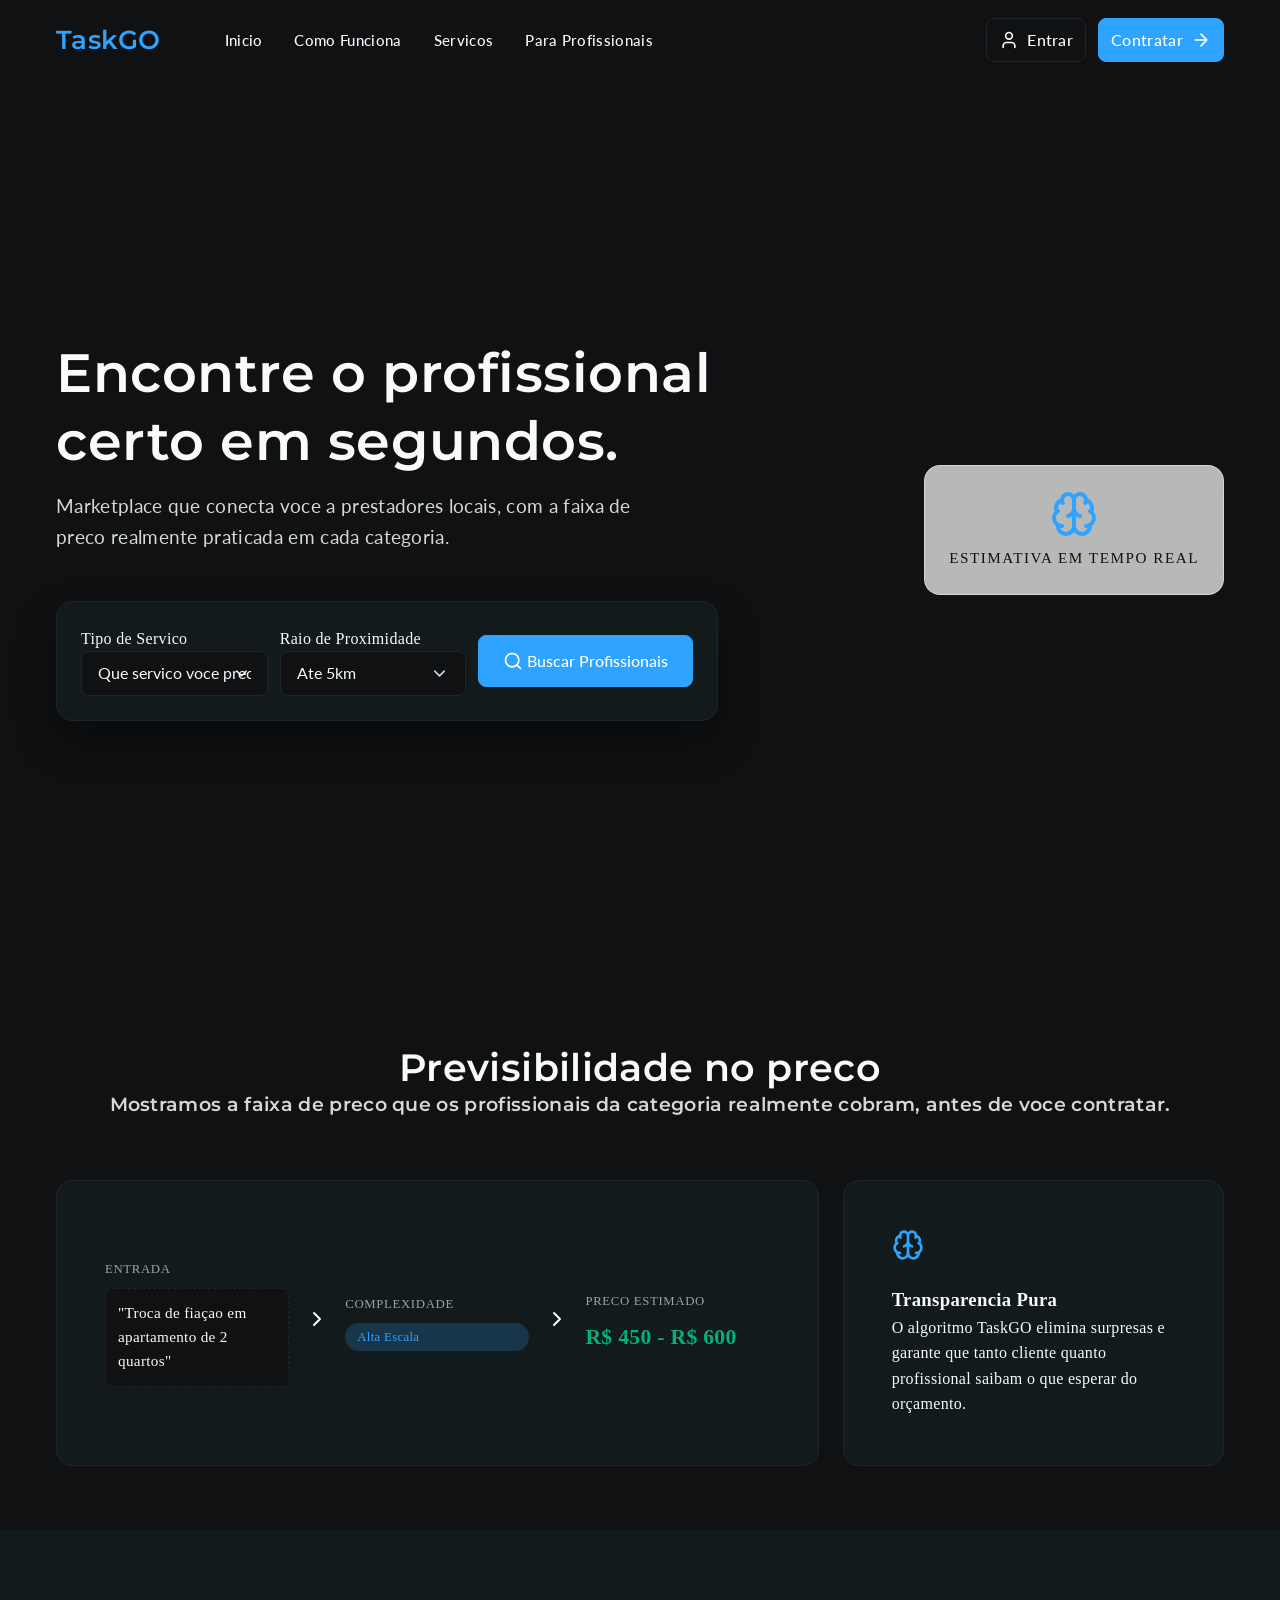
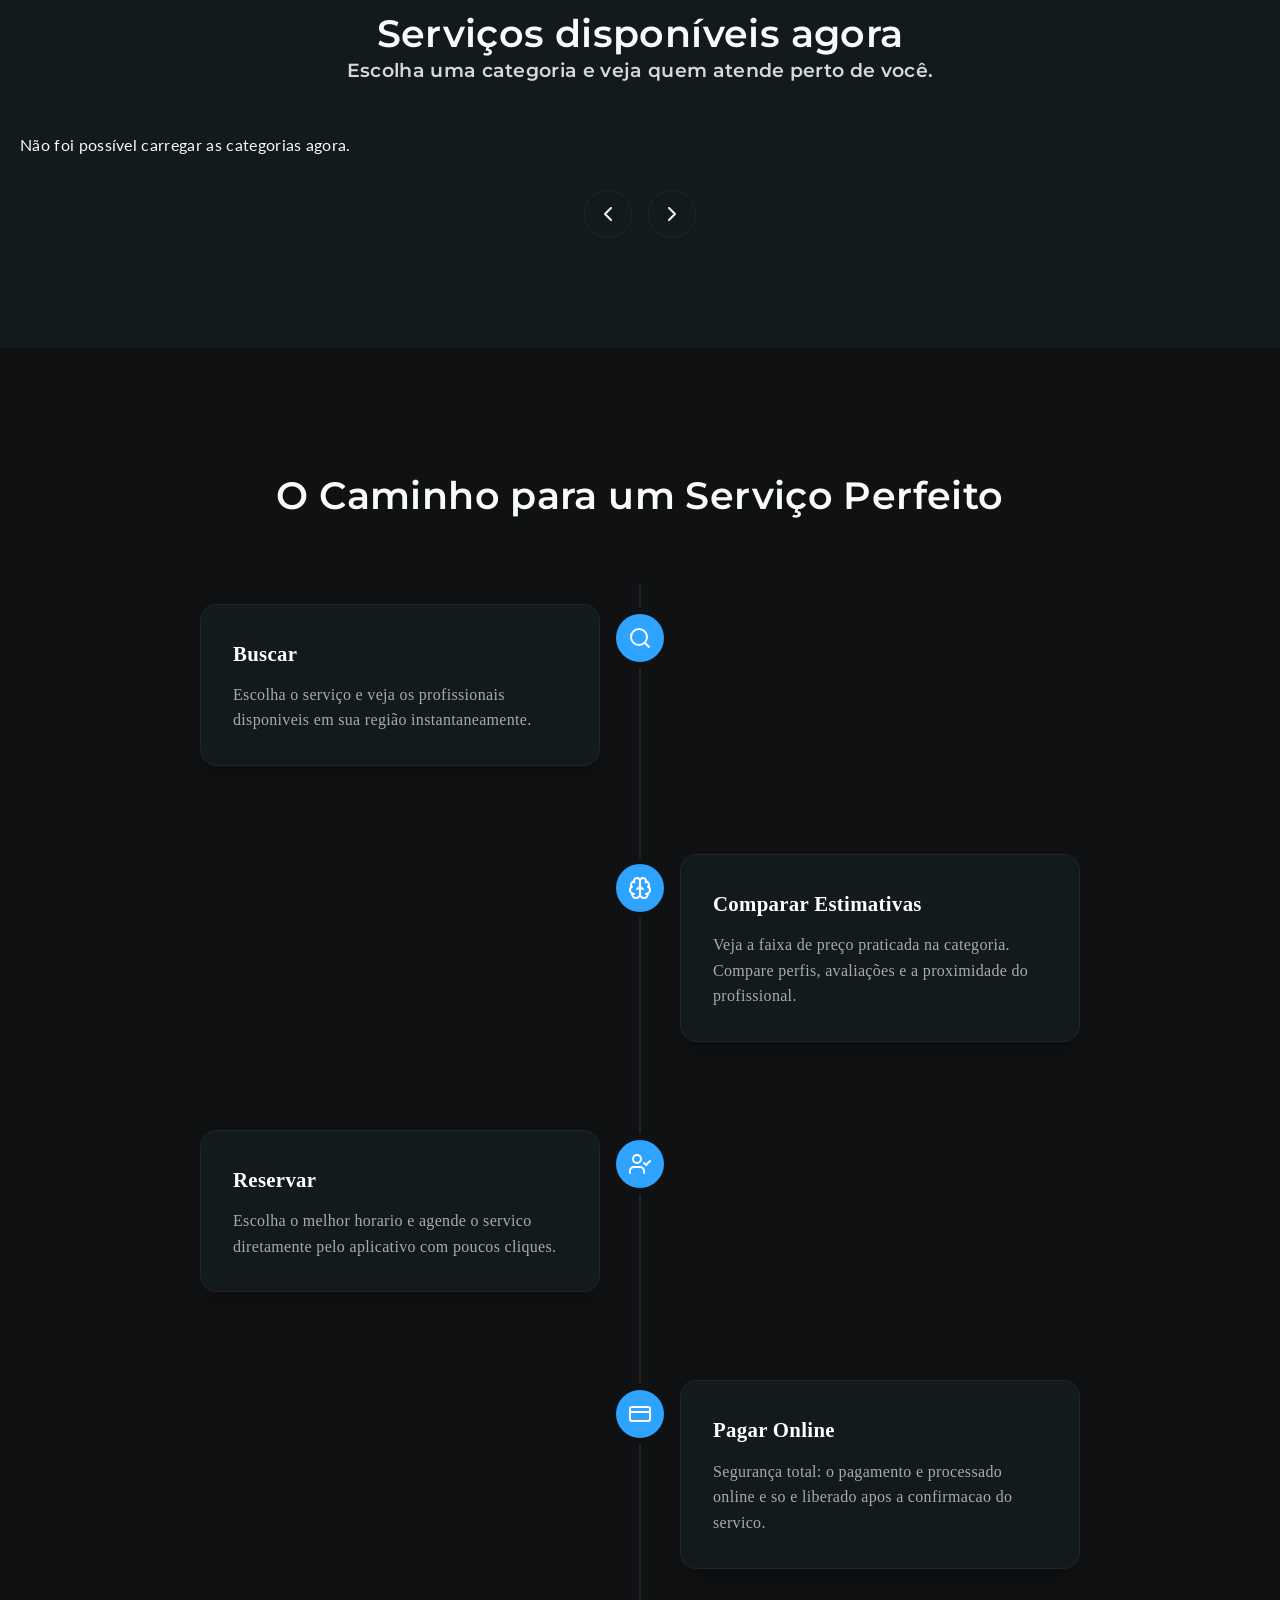
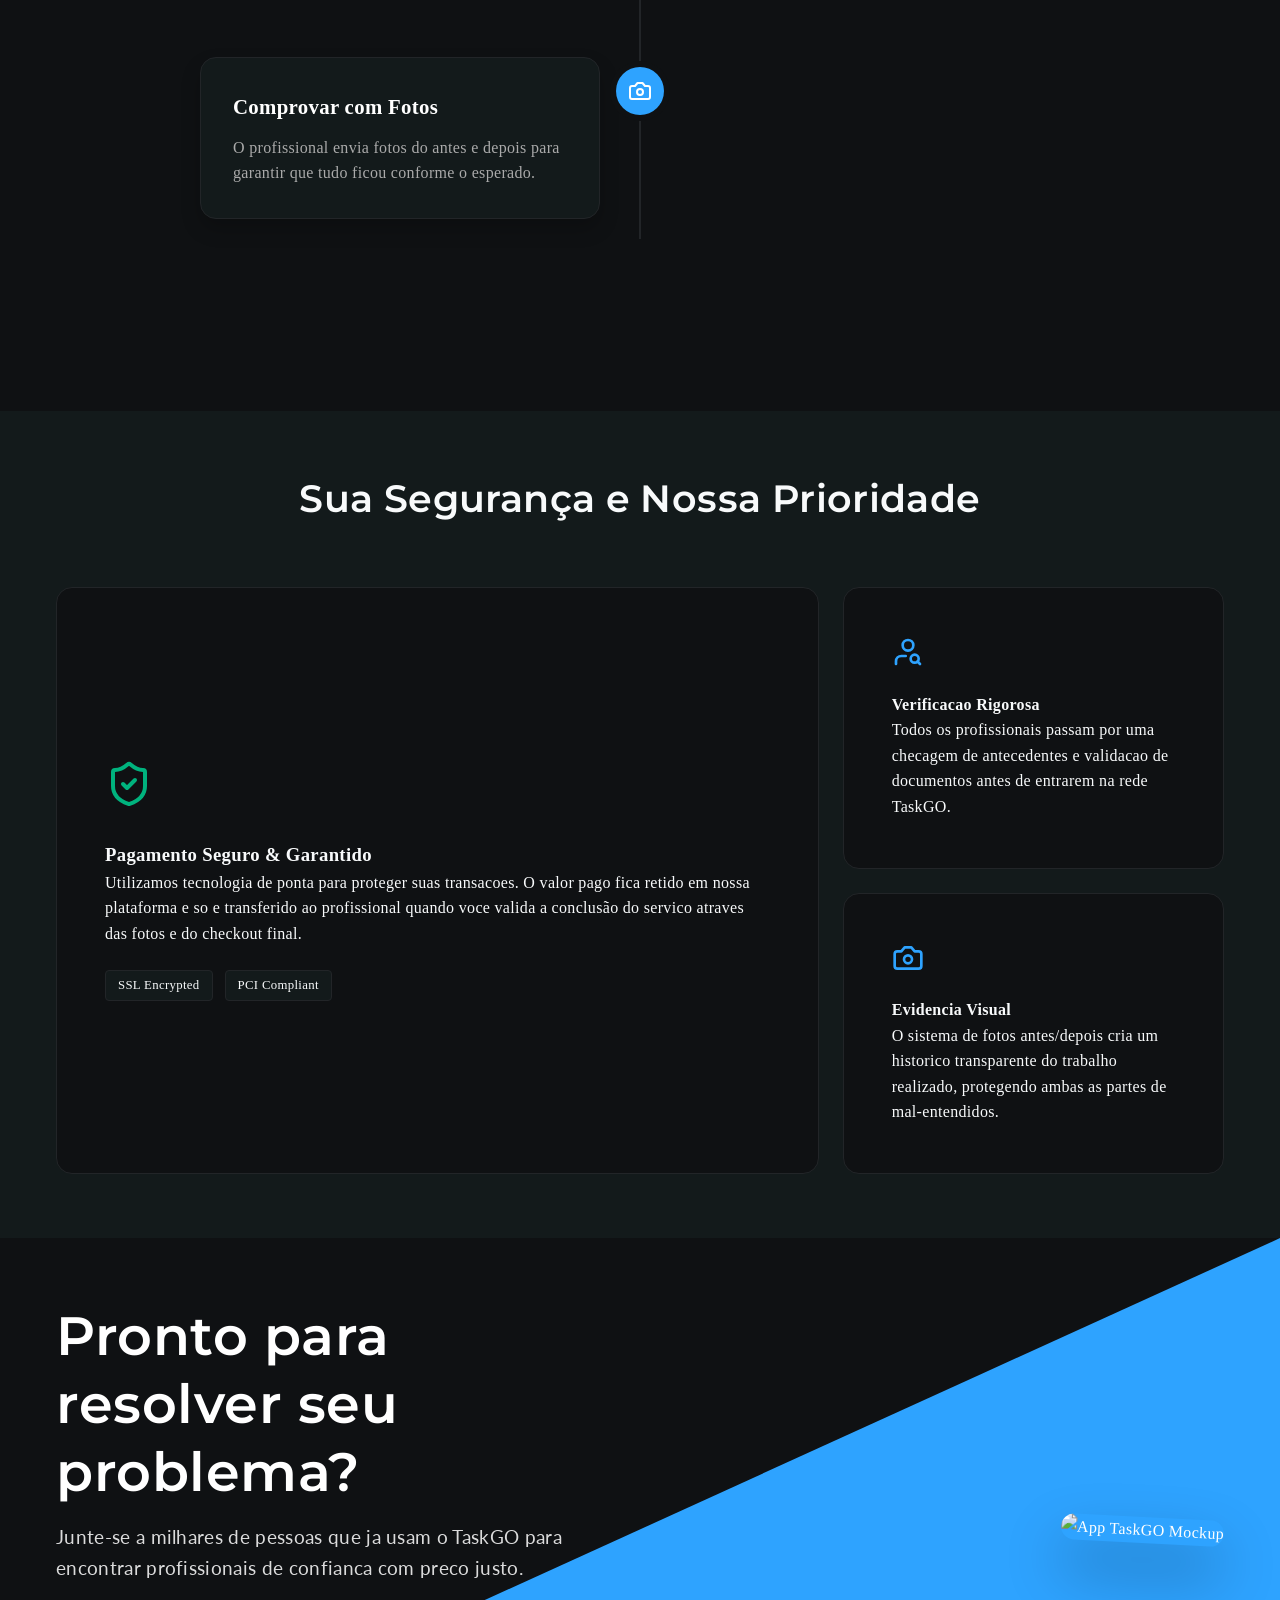
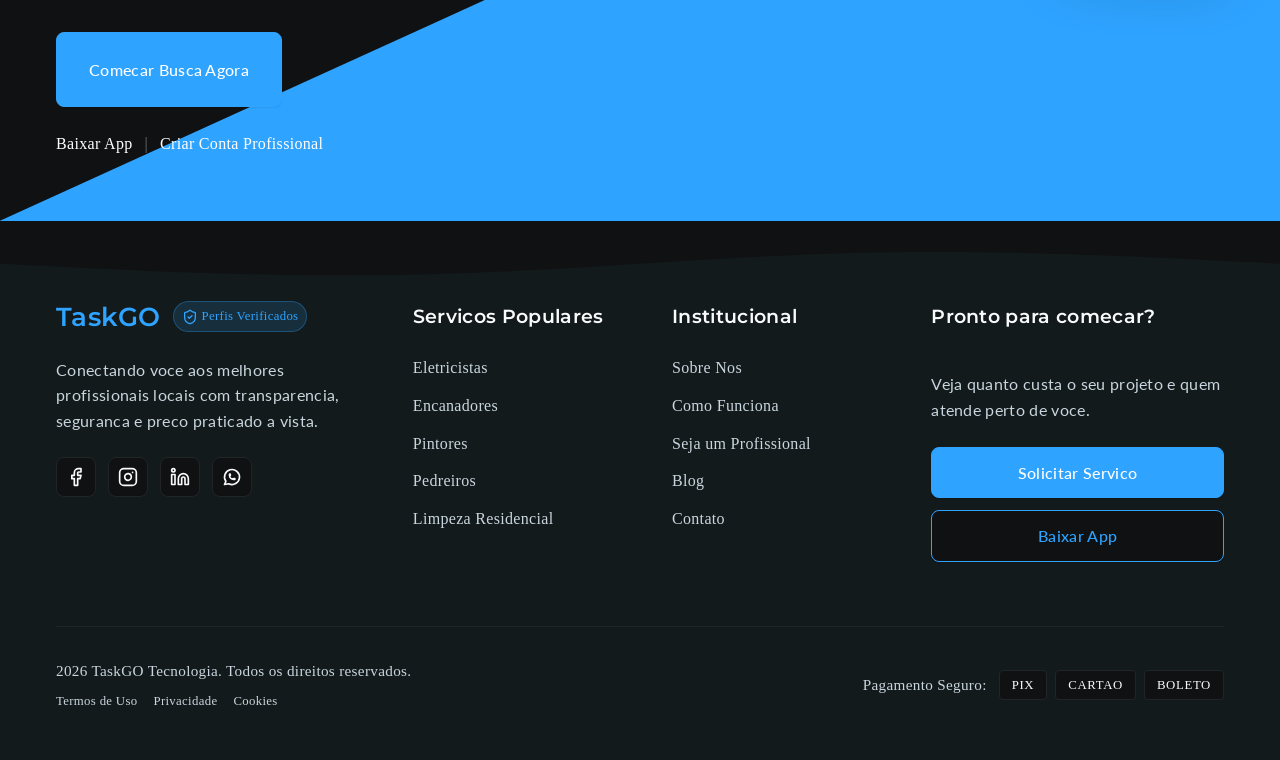
==== commit b704e10d: "feat: make home page consume real data instead of mocks Camada de API ganha listarCategorias, obterE" ====
--- a/ProjetoTaskGoFinalizado-main/index.html
+++ b/ProjetoTaskGoFinalizado-main/index.html
@@ -311,8 +311,8 @@
                   Encontre o profissional certo em segundos.
                 </h1>
                 <p class="hero-subtitle">
-                  Marketplace inteligente que conecta voce a prestadores locais
-                  com estimativas de preco geradas por IA.
+                  Marketplace que conecta voce a prestadores locais, com a faixa
+                  de preco realmente praticada em cada categoria.
                 </p>
                 <div class="search-bar-wrapper">
                   <form
@@ -377,7 +377,7 @@
                           <circle cx="11" cy="11" r="8"></circle>
                           <path d="m21 21-4.3-4.3"></path>
                         </svg>
-                        <div class="ai-estimate-card">Gerar Estimativa IA</div>
+                        <div class="search-btn-label">Buscar Profissionais</div>
                       </button>
                     </div>
                   </form>
@@ -416,10 +416,10 @@
           <section class="ia-estimate">
             <div class="ia-estimate-container">
               <div class="ia-estimate-header">
-                <h2 class="section-title">Previsibilidade Total com IA</h2>
+                <h2 class="section-title">Previsibilidade no preco</h2>
                 <p class="section-subtitle">
-                  Nossa tecnologia analisa milhares de pontos de dados para
-                  fornecer o valor justo antes mesmo de voce contratar.
+                  Mostramos a faixa de preco que os profissionais da categoria
+                  realmente cobram, antes de voce contratar.
                 </p>
               </div>
               <div class="bento-grid-ia">
@@ -512,161 +512,14 @@
           </section>
           <section class="nearby-pros">
             <div class="section-intro">
-              <h2 class="section-title">Profissionais Proximos a Você</h2>
+              <h2 class="section-title">Serviços disponíveis agora</h2>
               <p class="section-subtitle">
-                Disponiveis agora para atender sua necessidade com segurança.
+                Escolha uma categoria e veja quem atende perto de você.
               </p>
             </div>
             <div id="pros-carousel" class="carousel-wrapper">
-              <div class="carousel-track">
-                <article class="pro-card">
-                  <div class="pro-image">
-                    <img
-                      src="https://images.pexels.com/photos/17063686/pexels-photo-17063686.jpeg?auto=compress&amp;cs=tinysrgb&amp;w=1500"
-                      alt="Eletricista Profissional"
-                    />
-                    <span class="pro-distance">1.2 km</span>
-                  </div>
-                  <div class="pro-info">
-                    <div class="pro-meta">
-                      <span class="pro-category">Eletricista</span>
-                      <div class="pro-rating">
-                        <svg
-                          xmlns="http://www.w3.org/2000/svg"
-                          width="16"
-                          height="16"
-                          viewBox="0 0 24 24"
-                          fill="currentColor"
-                          stroke="none"
-                        >
-                          <path
-                            d="M12 2l3.09 6.26L22 9.27l-5 4.87 1.18 6.88L12 17.77l-6.18 3.25L7 14.14 2 9.27l6.91-1.01L12 2z"
-                          ></path>
-                        </svg>
-                        <span>4.9 (124)</span>
-                      </div>
-                    </div>
-                    <h3>Ricardo Santos</h3>
-                    <div class="pro-pricing">
-                      <span class="price-label">Estimativa Media</span>
-                      <span class="price-value">R$ 180</span>
-                    </div>
-                    <button class="pro-btn btn btn-outline btn-sm">
-                      Ver Perfil
-                    </button>
-                  </div>
-                </article>
-                <article class="pro-card">
-                  <div class="pro-image">
-                    <img
-                      src="https://images.pexels.com/photos/8486975/pexels-photo-8486975.jpeg?auto=compress&amp;cs=tinysrgb&amp;w=1500"
-                      alt="Encanadora Profissional"
-                    />
-                    <span class="pro-distance">2.5 km</span>
-                  </div>
-                  <div class="pro-info">
-                    <div class="pro-meta">
-                      <span class="pro-category">Encanadora</span>
-                      <div class="pro-rating">
-                        <svg
-                          xmlns="http://www.w3.org/2000/svg"
-                          width="16"
-                          height="16"
-                          viewBox="0 0 24 24"
-                          fill="currentColor"
-                          stroke="none"
-                        >
-                          <path
-                            d="M12 2l3.09 6.26L22 9.27l-5 4.87 1.18 6.88L12 17.77l-6.18 3.25L7 14.14 2 9.27l6.91-1.01L12 2z"
-                          ></path>
-                        </svg>
-                        <span>4.8 (89)</span>
-                      </div>
-                    </div>
-                    <h3>Carla Oliveira</h3>
-                    <div class="pro-pricing">
-                      <span class="price-label">Estimativa Media</span>
-                      <span class="price-value">R$ 150</span>
-                    </div>
-                    <button class="pro-btn btn btn-outline btn-sm">
-                      Ver Perfil
-                    </button>
-                  </div>
-                </article>
-                <article class="pro-card">
-                  <div class="pro-image">
-                    <img
-                      src="https://images.pexels.com/photos/5767932/pexels-photo-5767932.jpeg?auto=compress&amp;cs=tinysrgb&amp;w=1500"
-                      alt="Pintor Profissional"
-                    />
-                    <span class="pro-distance">0.8 km</span>
-                  </div>
-                  <div class="pro-info">
-                    <div class="pro-meta">
-                      <span class="pro-category">Pintor</span>
-                      <div class="pro-rating">
-                        <svg
-                          xmlns="http://www.w3.org/2000/svg"
-                          width="16"
-                          height="16"
-                          viewBox="0 0 24 24"
-                          fill="currentColor"
-                          stroke="none"
-                        >
-                          <path
-                            d="M12 2l3.09 6.26L22 9.27l-5 4.87 1.18 6.88L12 17.77l-6.18 3.25L7 14.14 2 9.27l6.91-1.01L12 2z"
-                          ></path>
-                        </svg>
-                        <span>5.0 (56)</span>
-                      </div>
-                    </div>
-                    <h3>Marcos Lima</h3>
-                    <div class="pro-pricing">
-                      <span class="price-label">Estimativa Media</span>
-                      <span class="price-value">R$ 220</span>
-                    </div>
-                    <button class="pro-btn btn btn-outline btn-sm">
-                      Ver Perfil
-                    </button>
-                  </div>
-                </article>
-                <article class="pro-card">
-                  <div class="pro-image">
-                    <img
-                      src="https://images.pexels.com/photos/8486927/pexels-photo-8486927.jpeg?auto=compress&amp;cs=tinysrgb&amp;w=1500"
-                      alt="Pedreira Profissional"
-                    />
-                    <span class="pro-distance">3.1 km</span>
-                  </div>
-                  <div class="pro-info">
-                    <div class="pro-meta">
-                      <span class="pro-category">Pedreira</span>
-                      <div class="pro-rating">
-                        <svg
-                          xmlns="http://www.w3.org/2000/svg"
-                          width="16"
-                          height="16"
-                          viewBox="0 0 24 24"
-                          fill="currentColor"
-                          stroke="none"
-                        >
-                          <path
-                            d="M12 2l3.09 6.26L22 9.27l-5 4.87 1.18 6.88L12 17.77l-6.18 3.25L7 14.14 2 9.27l6.91-1.01L12 2z"
-                          ></path>
-                        </svg>
-                        <span>4.7 (210)</span>
-                      </div>
-                    </div>
-                    <h3>Juliana Costa</h3>
-                    <div class="pro-pricing">
-                      <span class="price-label">Estimativa Media</span>
-                      <span class="price-value">R$ 350</span>
-                    </div>
-                    <button class="pro-btn btn btn-outline btn-sm">
-                      Ver Perfil
-                    </button>
-                  </div>
-                </article>
+              <div class="carousel-track" id="categoriasCarrossel">
+                <p class="section-content">Carregando categorias...</p>
               </div>
               <div class="carousel-controls">
                 <button aria-label="Anterior" class="carousel-btn prev">
@@ -760,7 +613,7 @@
                   <div class="timeline-content">
                     <h3>Comparar Estimativas</h3>
                     <p>
-                      Nossa IA gera uma faixa de preço justa. Compare perfis,
+                      Veja a faixa de preço praticada na categoria. Compare perfis,
                       avaliações e a proximidade do profissional.
                     </p>
                   </div>
@@ -938,222 +791,11 @@
               </div>
             </div>
           </section>
-          <section class="testimonials">
+          <section class="testimonials" id="secaoDepoimentos" hidden>
             <div class="testimonials-container">
               <h2 class="section-title">O que dizem sobre o TaskGO</h2>
               <div id="test-carousel" class="testimonials-carousel">
-                <div class="testimonials-track">
-                  <div class="test-card">
-                    <div class="test-rating">
-                      <svg
-                        xmlns="http://www.w3.org/2000/svg"
-                        width="16"
-                        height="16"
-                        viewBox="0 0 24 24"
-                        fill="currentColor"
-                      >
-                        <path
-                          d="M12 2l3.09 6.26L22 9.27l-5 4.87 1.18 6.88L12 17.77l-6.18 3.25L7 14.14 2 9.27l6.91-1.01L12 2z"
-                        ></path></svg
-                      ><svg
-                        xmlns="http://www.w3.org/2000/svg"
-                        width="16"
-                        height="16"
-                        viewBox="0 0 24 24"
-                        fill="currentColor"
-                      >
-                        <path
-                          d="M12 2l3.09 6.26L22 9.27l-5 4.87 1.18 6.88L12 17.77l-6.18 3.25L7 14.14 2 9.27l6.91-1.01L12 2z"
-                        ></path></svg
-                      ><svg
-                        xmlns="http://www.w3.org/2000/svg"
-                        width="16"
-                        height="16"
-                        viewBox="0 0 24 24"
-                        fill="currentColor"
-                      >
-                        <path
-                          d="M12 2l3.09 6.26L22 9.27l-5 4.87 1.18 6.88L12 17.77l-6.18 3.25L7 14.14 2 9.27l6.91-1.01L12 2z"
-                        ></path></svg
-                      ><svg
-                        xmlns="http://www.w3.org/2000/svg"
-                        width="16"
-                        height="16"
-                        viewBox="0 0 24 24"
-                        fill="currentColor"
-                      >
-                        <path
-                          d="M12 2l3.09 6.26L22 9.27l-5 4.87 1.18 6.88L12 17.77l-6.18 3.25L7 14.14 2 9.27l6.91-1.01L12 2z"
-                        ></path></svg
-                      ><svg
-                        xmlns="http://www.w3.org/2000/svg"
-                        width="16"
-                        height="16"
-                        viewBox="0 0 24 24"
-                        fill="currentColor"
-                      >
-                        <path
-                          d="M12 2l3.09 6.26L22 9.27l-5 4.87 1.18 6.88L12 17.77l-6.18 3.25L7 14.14 2 9.27l6.91-1.01L12 2z"
-                        ></path>
-                      </svg>
-                    </div>
-                    <p class="test-text">
-                      "A estimativa da IA foi certeira! O eletricista chegou no
-                      horario e o preco final foi exatamente o que o app previu.
-                      Muito transparente."
-                    </p>
-                    <div class="test-user">
-                      <img
-                        src="https://images.pexels.com/photos/8486928/pexels-photo-8486928.jpeg?auto=compress&amp;cs=tinysrgb&amp;w=1500"
-                        alt="Ana Silva"
-                      />
-                      <div class="user-info">
-                        <strong>Ana Silva</strong>
-                        <span>Sao Paulo, SP</span>
-                      </div>
-                    </div>
-                  </div>
-                  <div class="test-card">
-                    <div class="test-rating">
-                      <svg
-                        xmlns="http://www.w3.org/2000/svg"
-                        width="16"
-                        height="16"
-                        viewBox="0 0 24 24"
-                        fill="currentColor"
-                      >
-                        <path
-                          d="M12 2l3.09 6.26L22 9.27l-5 4.87 1.18 6.88L12 17.77l-6.18 3.25L7 14.14 2 9.27l6.91-1.01L12 2z"
-                        ></path></svg
-                      ><svg
-                        xmlns="http://www.w3.org/2000/svg"
-                        width="16"
-                        height="16"
-                        viewBox="0 0 24 24"
-                        fill="currentColor"
-                      >
-                        <path
-                          d="M12 2l3.09 6.26L22 9.27l-5 4.87 1.18 6.88L12 17.77l-6.18 3.25L7 14.14 2 9.27l6.91-1.01L12 2z"
-                        ></path></svg
-                      ><svg
-                        xmlns="http://www.w3.org/2000/svg"
-                        width="16"
-                        height="16"
-                        viewBox="0 0 24 24"
-                        fill="currentColor"
-                      >
-                        <path
-                          d="M12 2l3.09 6.26L22 9.27l-5 4.87 1.18 6.88L12 17.77l-6.18 3.25L7 14.14 2 9.27l6.91-1.01L12 2z"
-                        ></path></svg
-                      ><svg
-                        xmlns="http://www.w3.org/2000/svg"
-                        width="16"
-                        height="16"
-                        viewBox="0 0 24 24"
-                        fill="currentColor"
-                      >
-                        <path
-                          d="M12 2l3.09 6.26L22 9.27l-5 4.87 1.18 6.88L12 17.77l-6.18 3.25L7 14.14 2 9.27l6.91-1.01L12 2z"
-                        ></path></svg
-                      ><svg
-                        xmlns="http://www.w3.org/2000/svg"
-                        width="16"
-                        height="16"
-                        viewBox="0 0 24 24"
-                        fill="currentColor"
-                      >
-                        <path
-                          d="M12 2l3.09 6.26L22 9.27l-5 4.87 1.18 6.88L12 17.77l-6.18 3.25L7 14.14 2 9.27l6.91-1.01L12 2z"
-                        ></path>
-                      </svg>
-                    </div>
-                    <p class="test-text">
-                      "Pagar pelo app me deu muita seguranca. O sistema de fotos
-                      antes e depois e genial, voce tem a prova real do servico
-                      bem feito."
-                    </p>
-                    <div class="test-user">
-                      <img
-                        src="https://images.pexels.com/photos/16552851/pexels-photo-16552851.jpeg?auto=compress&amp;cs=tinysrgb&amp;w=1500"
-                        alt="Roberto Mendes"
-                      />
-                      <div class="user-info">
-                        <strong>Roberto Mendes</strong>
-                        <span>Curitiba, PR</span>
-                      </div>
-                    </div>
-                  </div>
-                  <div class="test-card">
-                    <div class="test-rating">
-                      <svg
-                        xmlns="http://www.w3.org/2000/svg"
-                        width="16"
-                        height="16"
-                        viewBox="0 0 24 24"
-                        fill="currentColor"
-                      >
-                        <path
-                          d="M12 2l3.09 6.26L22 9.27l-5 4.87 1.18 6.88L12 17.77l-6.18 3.25L7 14.14 2 9.27l6.91-1.01L12 2z"
-                        ></path></svg
-                      ><svg
-                        xmlns="http://www.w3.org/2000/svg"
-                        width="16"
-                        height="16"
-                        viewBox="0 0 24 24"
-                        fill="currentColor"
-                      >
-                        <path
-                          d="M12 2l3.09 6.26L22 9.27l-5 4.87 1.18 6.88L12 17.77l-6.18 3.25L7 14.14 2 9.27l6.91-1.01L12 2z"
-                        ></path></svg
-                      ><svg
-                        xmlns="http://www.w3.org/2000/svg"
-                        width="16"
-                        height="16"
-                        viewBox="0 0 24 24"
-                        fill="currentColor"
-                      >
-                        <path
-                          d="M12 2l3.09 6.26L22 9.27l-5 4.87 1.18 6.88L12 17.77l-6.18 3.25L7 14.14 2 9.27l6.91-1.01L12 2z"
-                        ></path></svg
-                      ><svg
-                        xmlns="http://www.w3.org/2000/svg"
-                        width="16"
-                        height="16"
-                        viewBox="0 0 24 24"
-                        fill="currentColor"
-                      >
-                        <path
-                          d="M12 2l3.09 6.26L22 9.27l-5 4.87 1.18 6.88L12 17.77l-6.18 3.25L7 14.14 2 9.27l6.91-1.01L12 2z"
-                        ></path></svg
-                      ><svg
-                        xmlns="http://www.w3.org/2000/svg"
-                        width="16"
-                        height="16"
-                        viewBox="0 0 24 24"
-                        fill="currentColor"
-                      >
-                        <path
-                          d="M12 2l3.09 6.26L22 9.27l-5 4.87 1.18 6.88L12 17.77l-6.18 3.25L7 14.14 2 9.27l6.91-1.01L12 2z"
-                        ></path>
-                      </svg>
-                    </div>
-                    <p class="test-text">
-                      "Precisava de um encanador urgente e encontrei um a 1km de
-                      casa. Em 30 minutos ele estava aqui. Rapidez
-                      impressionante!"
-                    </p>
-                    <div class="test-user">
-                      <img
-                        src="https://images.pexels.com/photos/8486929/pexels-photo-8486929.jpeg?auto=compress&amp;cs=tinysrgb&amp;w=1500"
-                        alt="Lucia Ferreira"
-                      />
-                      <div class="user-info">
-                        <strong>Lucia Ferreira</strong>
-                        <span>Belo Horizonte, MG</span>
-                      </div>
-                    </div>
-                  </div>
-                </div>
+                <div class="testimonials-track" id="depoimentosTrack"></div>
               </div>
             </div>
           </section>
@@ -1243,13 +885,12 @@
                             ></path>
                             <path d="m9 12l2 2l4-4"></path>
                           </svg>
-                          <span class="footer-badge-text">IA Verificada</span>
+                          <span class="footer-badge-text">Perfis Verificados</span>
                         </div>
                       </div>
                       <p class="footer-description section-content">
                         Conectando voce aos melhores profissionais locais com
-                        transparencia, seguranca e a inteligencia da IA para
-                        orcamentos precisos.
+                        transparencia, seguranca e preco praticado a vista.
                       </p>
                       <div class="footer-social-links">
                         <a href="#">
@@ -1435,8 +1076,8 @@
                     <div class="footer-cta-column">
                       <h3 class="footer-column-title">Pronto para comecar?</h3>
                       <p class="footer-cta-text section-content">
-                        Obtenha uma estimativa inteligente para o seu projeto
-                        hoje mesmo.
+                        Veja quanto custa o seu projeto e quem atende perto de
+                        voce.
                       </p>
                       <div class="footer-button-group">
                         <a href="#">
@@ -1509,6 +1150,7 @@
       />
     </div>
   
+    <script src='./assets/js/api.js' defer></script>
     <script src='./assets/js/navigation.js' defer></script>
     <script src='./assets/js/footer.js' defer></script>
     <script src='./assets/js/index.js' defer></script>
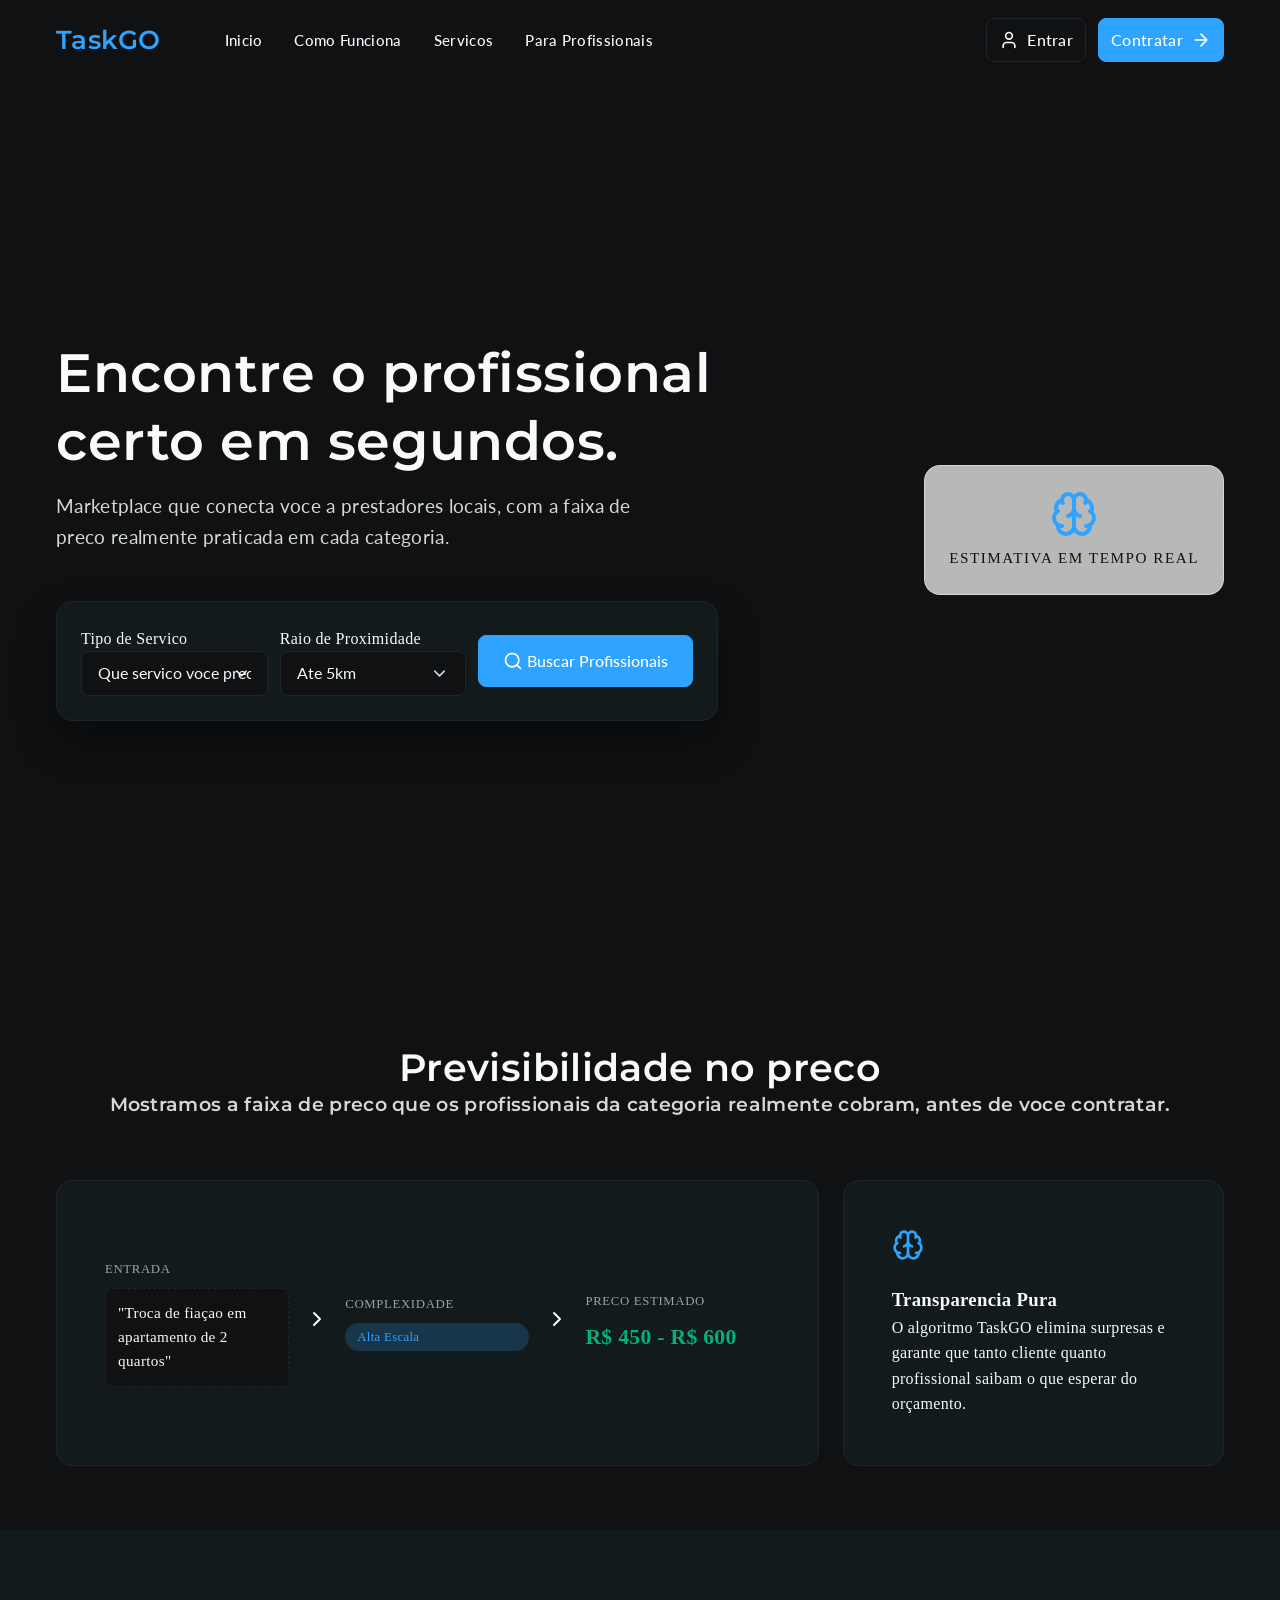
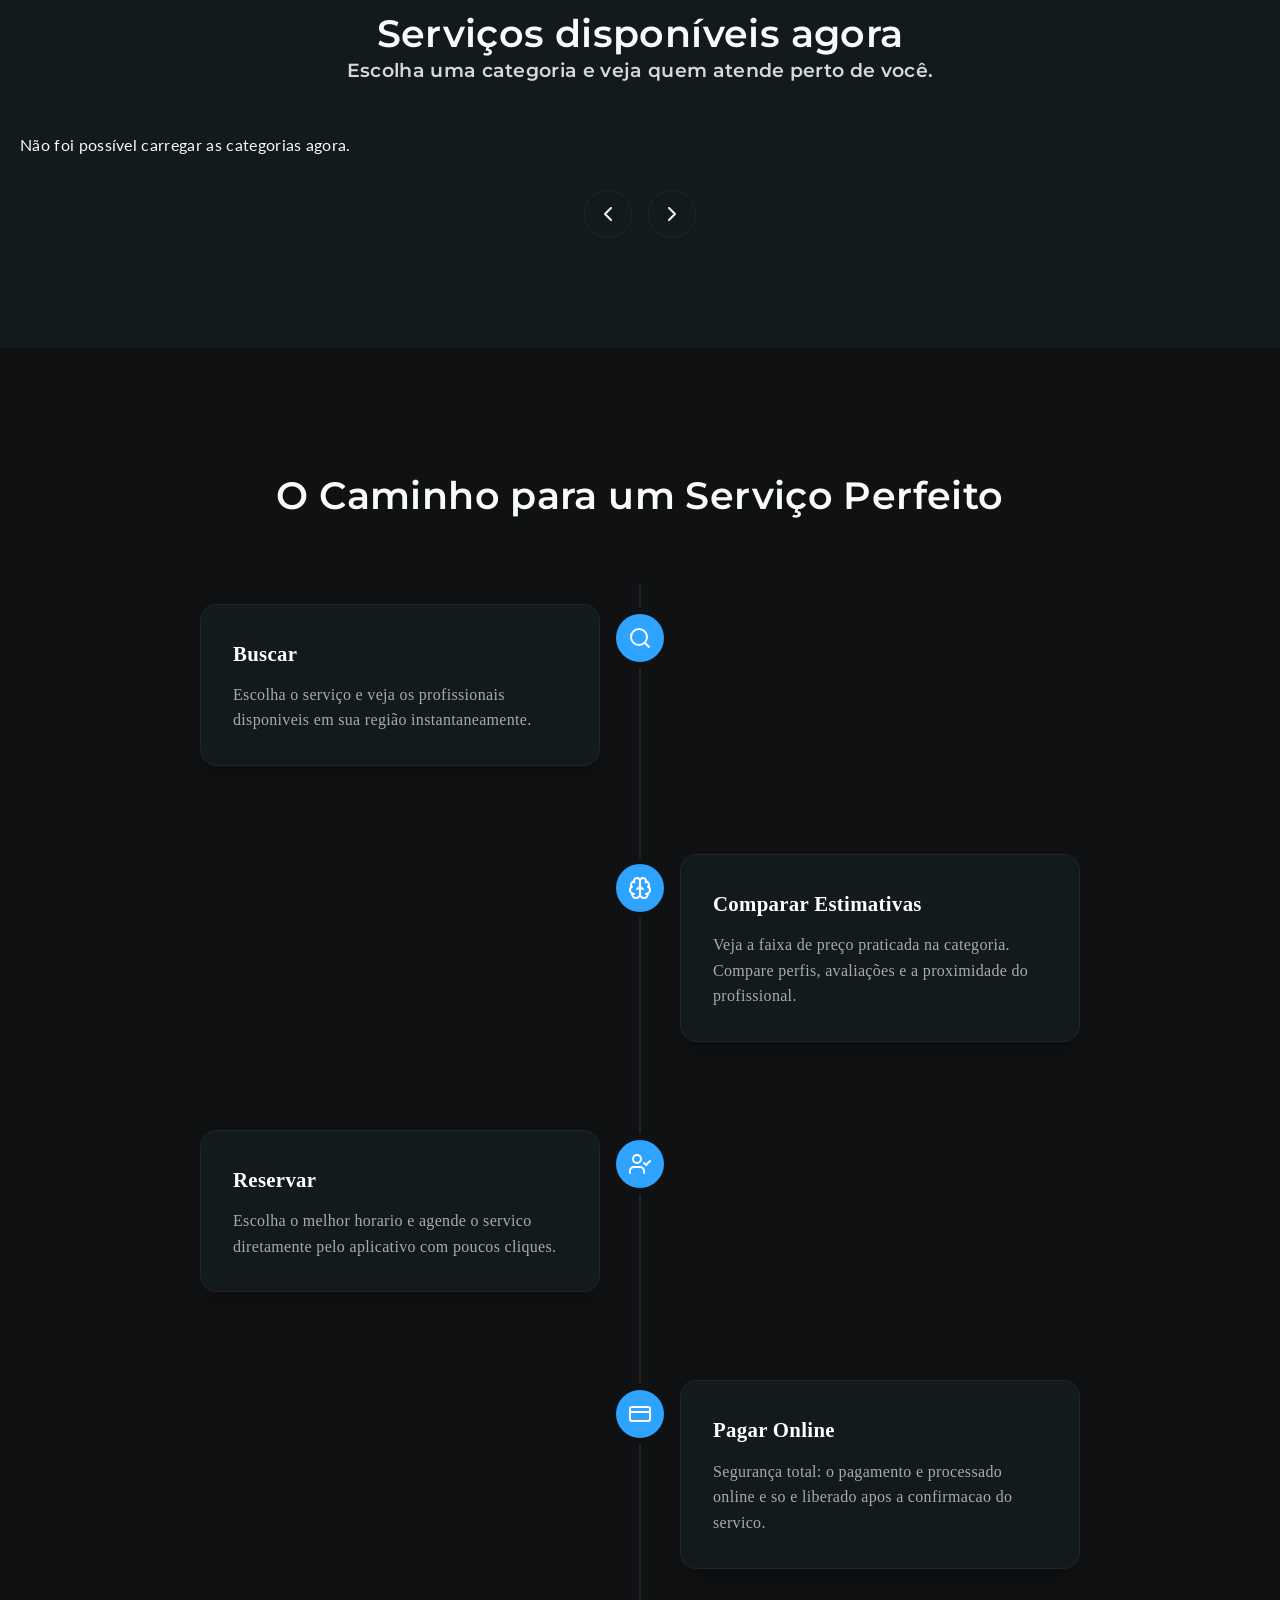
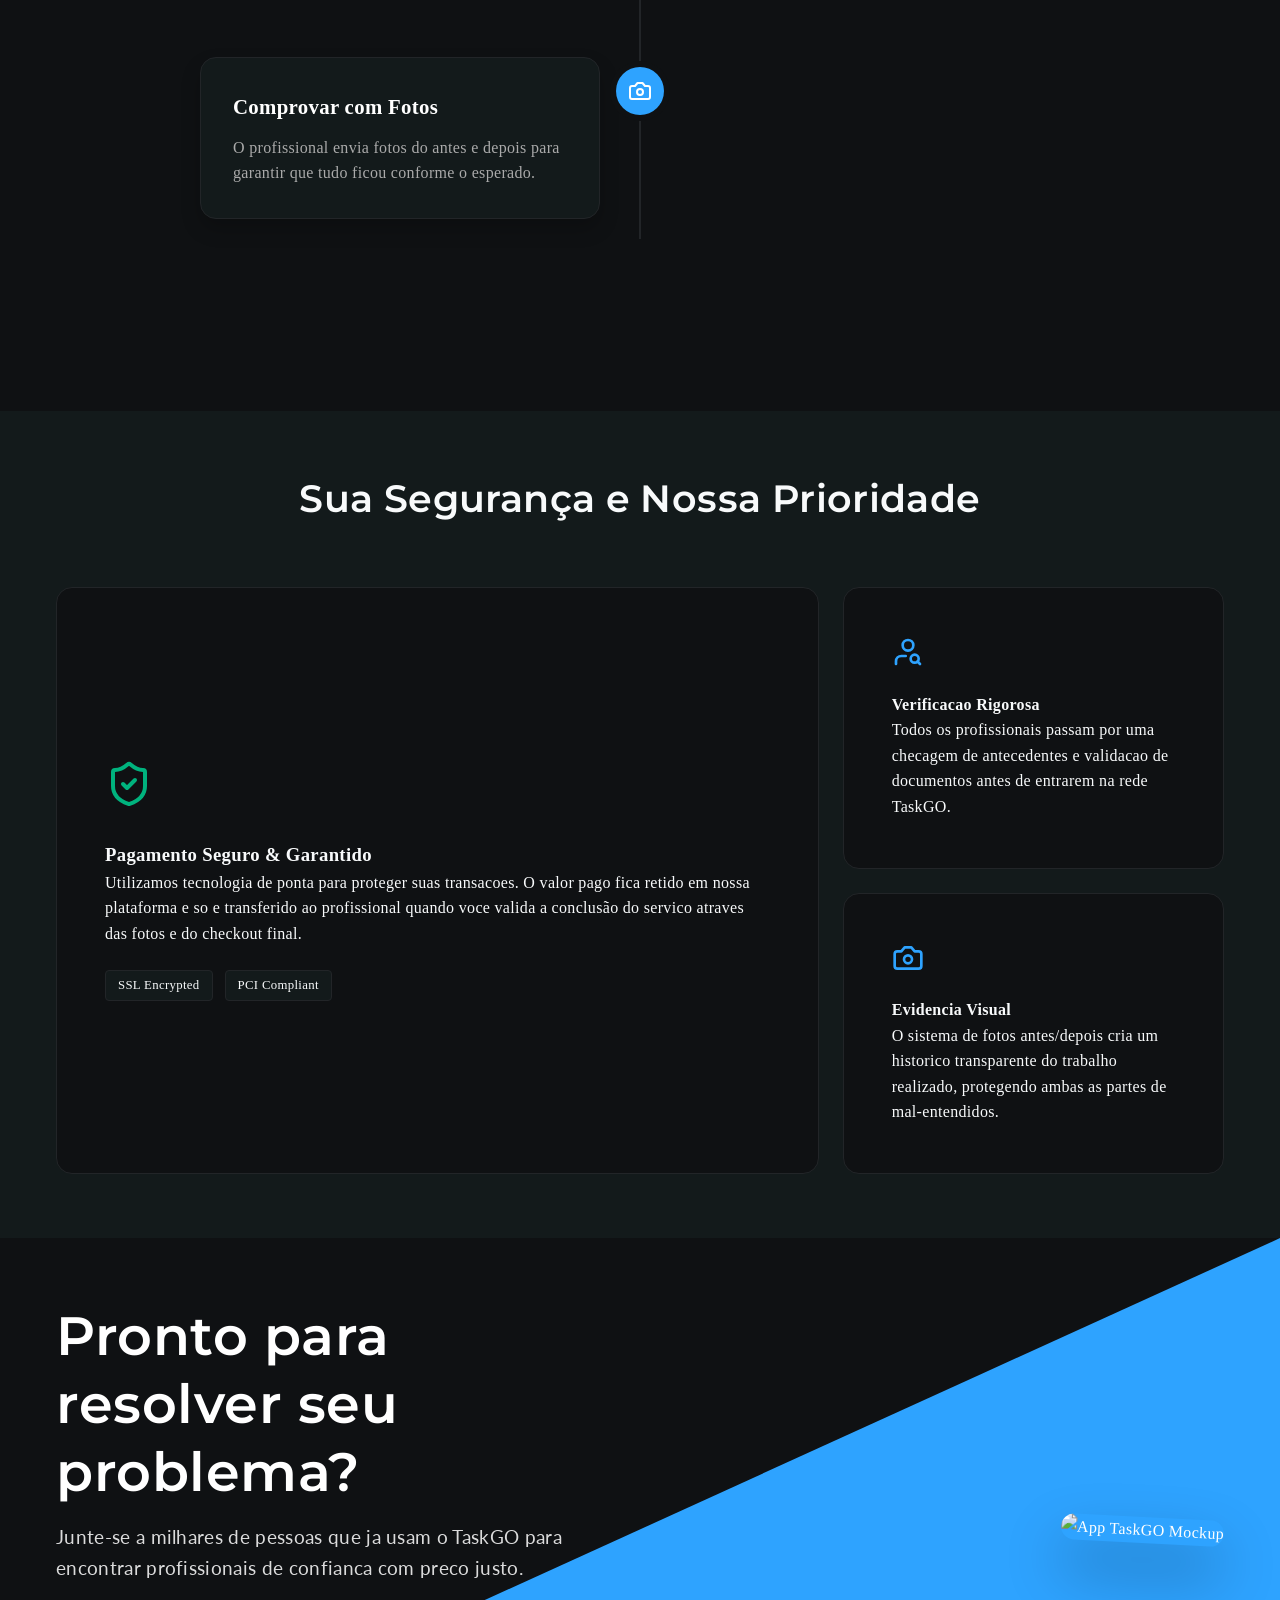
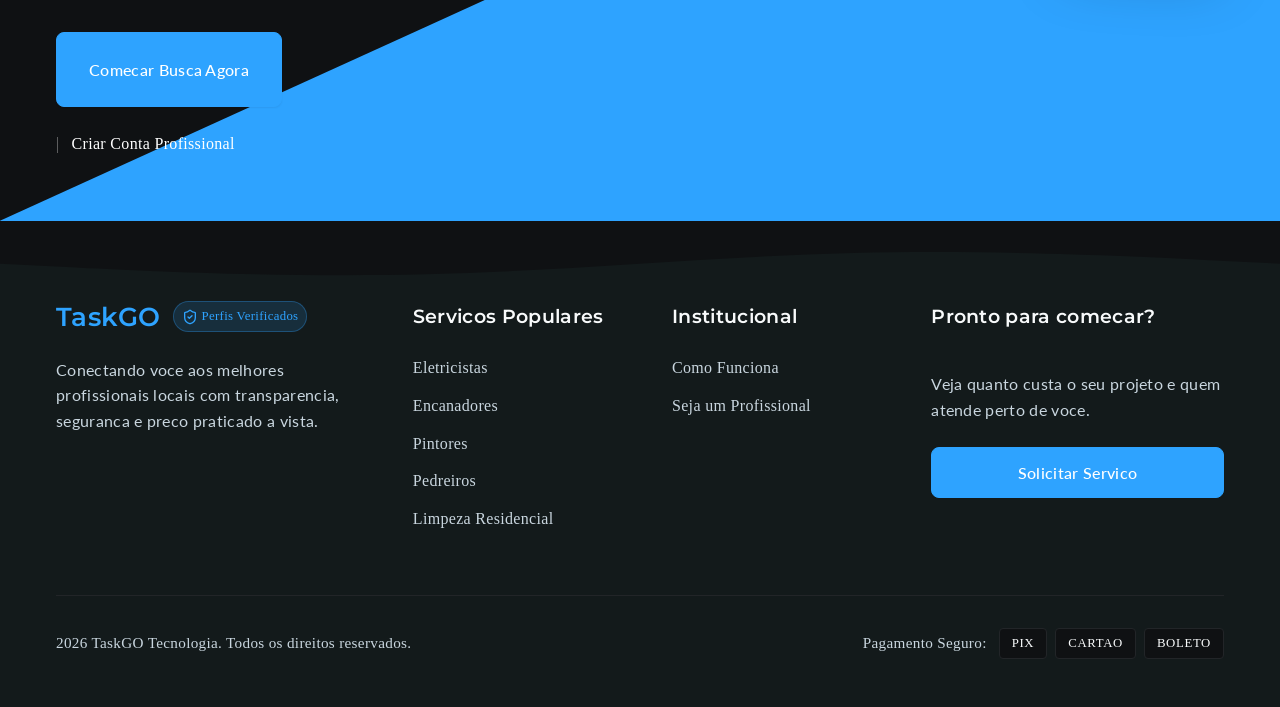
==== commit 9de88ee6: "fix: point public page links at real destinations or remove them As tres paginas publicas tinham 60 " ====
--- a/ProjetoTaskGoFinalizado-main/index.html
+++ b/ProjetoTaskGoFinalizado-main/index.html
@@ -811,17 +811,14 @@
                   encontrar profissionais de confianca com preco justo.
                 </p>
                 <div class="cta-actions">
-                  <a href="#">
+                  <a href="pages/servicos.html">
                     <div class="btn btn-primary btn-xl">
                       <span>Comecar Busca Agora</span>
                     </div>
                   </a>
                   <div class="cta-links">
-                    <a href="#">
-                      <div class="btn-link"><span>Baixar App</span></div>
-                    </a>
                     <span class="divider">|</span>
-                    <a href="#">
+                    <a href="pages/cadastro.html">
                       <div class="btn-link">
                         <span>Criar Conta Profissional</span>
                       </div>
@@ -892,142 +889,40 @@
                         Conectando voce aos melhores profissionais locais com
                         transparencia, seguranca e preco praticado a vista.
                       </p>
-                      <div class="footer-social-links">
-                        <a href="#">
-                          <div aria-label="Facebook" class="footer-social-icon">
-                            <svg
-                              xmlns="http://www.w3.org/2000/svg"
-                              width="20"
-                              height="20"
-                              viewBox="0 0 24 24"
-                            >
-                              <path
-                                fill="none"
-                                stroke="currentColor"
-                                stroke-linecap="round"
-                                stroke-linejoin="round"
-                                stroke-width="2"
-                                d="M18 2h-3a5 5 0 0 0-5 5v3H7v4h3v8h4v-8h3l1-4h-4V7a1 1 0 0 1 1-1h3z"
-                              ></path>
-                            </svg>
-                          </div>
-                        </a>
-                        <a href="#">
-                          <div
-                            aria-label="Instagram"
-                            class="footer-social-icon"
-                          >
-                            <svg
-                              xmlns="http://www.w3.org/2000/svg"
-                              width="20"
-                              height="20"
-                              viewBox="0 0 24 24"
-                            >
-                              <g
-                                fill="none"
-                                stroke="currentColor"
-                                stroke-linecap="round"
-                                stroke-linejoin="round"
-                                stroke-width="2"
-                              >
-                                <rect
-                                  width="20"
-                                  height="20"
-                                  x="2"
-                                  y="2"
-                                  rx="5"
-                                  ry="5"
-                                ></rect>
-                                <path
-                                  d="M16 11.37A4 4 0 1 1 12.63 8A4 4 0 0 1 16 11.37m1.5-4.87h.01"
-                                ></path>
-                              </g>
-                            </svg>
-                          </div>
-                        </a>
-                        <a href="#">
-                          <div aria-label="LinkedIn" class="footer-social-icon">
-                            <svg
-                              xmlns="http://www.w3.org/2000/svg"
-                              width="20"
-                              height="20"
-                              viewBox="0 0 24 24"
-                            >
-                              <g
-                                fill="none"
-                                stroke="currentColor"
-                                stroke-linecap="round"
-                                stroke-linejoin="round"
-                                stroke-width="2"
-                              >
-                                <path
-                                  d="M16 8a6 6 0 0 1 6 6v7h-4v-7a2 2 0 0 0-2-2a2 2 0 0 0-2 2v7h-4v-7a6 6 0 0 1 6-6M2 9h4v12H2z"
-                                ></path>
-                                <circle cx="4" cy="4" r="2"></circle>
-                              </g>
-                            </svg>
-                          </div>
-                        </a>
-                        <a href="#">
-                          <div aria-label="WhatsApp" class="footer-social-icon">
-                            <svg
-                              xmlns="http://www.w3.org/2000/svg"
-                              width="20"
-                              height="20"
-                              viewBox="0 0 24 24"
-                            >
-                              <g
-                                fill="none"
-                                stroke="currentColor"
-                                stroke-linecap="round"
-                                stroke-linejoin="round"
-                                stroke-width="2"
-                              >
-                                <path
-                                  d="m3 21l1.65-3.8a9 9 0 1 1 3.4 2.9z"
-                                ></path>
-                                <path
-                                  d="M9 10a.5.5 0 0 0 1 0V9a.5.5 0 0 0-1 0za5 5 0 0 0 5 5h1a.5.5 0 0 0 0-1h-1a.5.5 0 0 0 0 1"
-                                ></path>
-                              </g>
-                            </svg>
-                          </div>
-                        </a>
-                      </div>
                     </div>
                     <nav class="footer-nav-column">
                       <h3 class="footer-column-title">Servicos Populares</h3>
                       <ul class="footer-nav-list">
                         <li>
-                          <a href="#">
+                          <a href="pages/profissionais-prximos.html?service=eletricista">
                             <div class="footer-nav-link">
                               <span>Eletricistas</span>
                             </div>
                           </a>
                         </li>
                         <li>
-                          <a href="#">
+                          <a href="pages/profissionais-prximos.html?service=encanador">
                             <div class="footer-nav-link">
                               <span>Encanadores</span>
                             </div>
                           </a>
                         </li>
                         <li>
-                          <a href="#">
+                          <a href="pages/profissionais-prximos.html?service=pintor">
                             <div class="footer-nav-link">
                               <span>Pintores</span>
                             </div>
                           </a>
                         </li>
                         <li>
-                          <a href="#">
+                          <a href="pages/profissionais-prximos.html?service=pedreiro">
                             <div class="footer-nav-link">
                               <span>Pedreiros</span>
                             </div>
                           </a>
                         </li>
                         <li>
-                          <a href="#">
+                          <a href="pages/profissionais-prximos.html?service=limpeza">
                             <div class="footer-nav-link">
                               <span>Limpeza Residencial</span>
                             </div>
@@ -1039,39 +934,20 @@
                       <h3 class="footer-column-title">Institucional</h3>
                       <ul class="footer-nav-list">
                         <li>
-                          <a href="#">
-                            <div class="footer-nav-link">
-                              <span>Sobre Nos</span>
-                            </div>
-                          </a>
-                        </li>
-                        <li>
-                          <a href="#">
+                          <a href="pages/como-funciona.html">
                             <div class="footer-nav-link">
                               <span>Como Funciona</span>
                             </div>
                           </a>
                         </li>
                         <li>
-                          <a href="#">
+                          <a href="pages/cadastro.html">
                             <div class="footer-nav-link">
                               <span>Seja um Profissional</span>
                             </div>
                           </a>
                         </li>
-                        <li>
-                          <a href="#">
-                            <div class="footer-nav-link"><span>Blog</span></div>
-                          </a>
-                        </li>
-                        <li>
-                          <a href="#">
-                            <div class="footer-nav-link">
-                              <span>Contato</span>
-                            </div>
-                          </a>
-                        </li>
-                      </ul>
+                        </ul>
                     </nav>
                     <div class="footer-cta-column">
                       <h3 class="footer-column-title">Pronto para comecar?</h3>
@@ -1080,17 +956,12 @@
                         voce.
                       </p>
                       <div class="footer-button-group">
-                        <a href="#">
+                        <a href="pages/servicos.html">
                           <div class="footer-main-btn btn btn-primary">
                             <span>Solicitar Servico</span>
                           </div>
                         </a>
-                        <a href="#">
-                          <div class="footer-sub-btn btn btn-outline">
-                            <span>Baixar App</span>
-                          </div>
-                        </a>
-                      </div>
+                        </div>
                     </div>
                   </div>
                   <div class="footer-divider"></div>
@@ -1099,23 +970,6 @@
                       <p class="footer-copyright">
                          2026 TaskGO Tecnologia. Todos os direitos reservados.
                       </p>
-                      <div class="footer-legal-group">
-                        <a href="#">
-                          <div class="footer-legal-link">
-                            <span>Termos de Uso</span>
-                          </div>
-                        </a>
-                        <a href="#">
-                          <div class="footer-legal-link">
-                            <span>Privacidade</span>
-                          </div>
-                        </a>
-                        <a href="#">
-                          <div class="footer-legal-link">
-                            <span>Cookies</span>
-                          </div>
-                        </a>
-                      </div>
                     </div>
                     <div class="footer-payment-methods">
                       <span class="footer-payment-label">
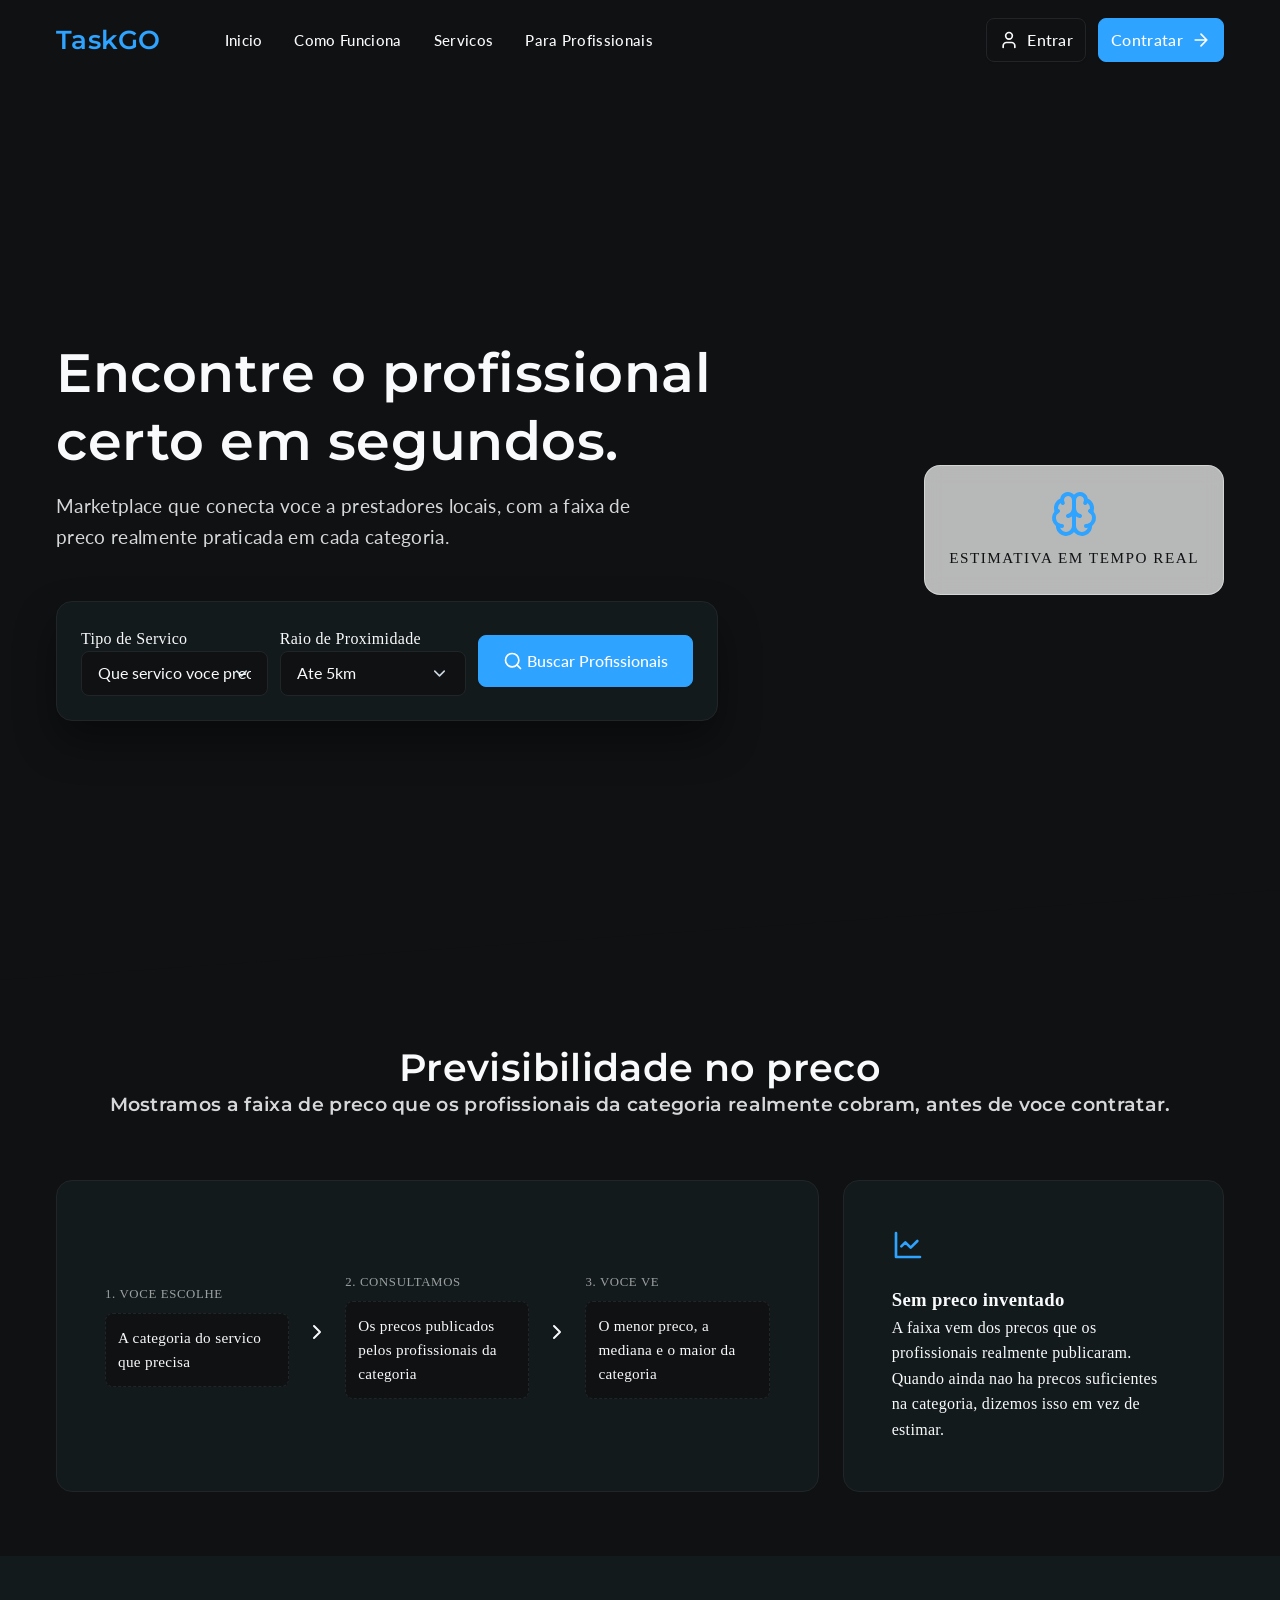
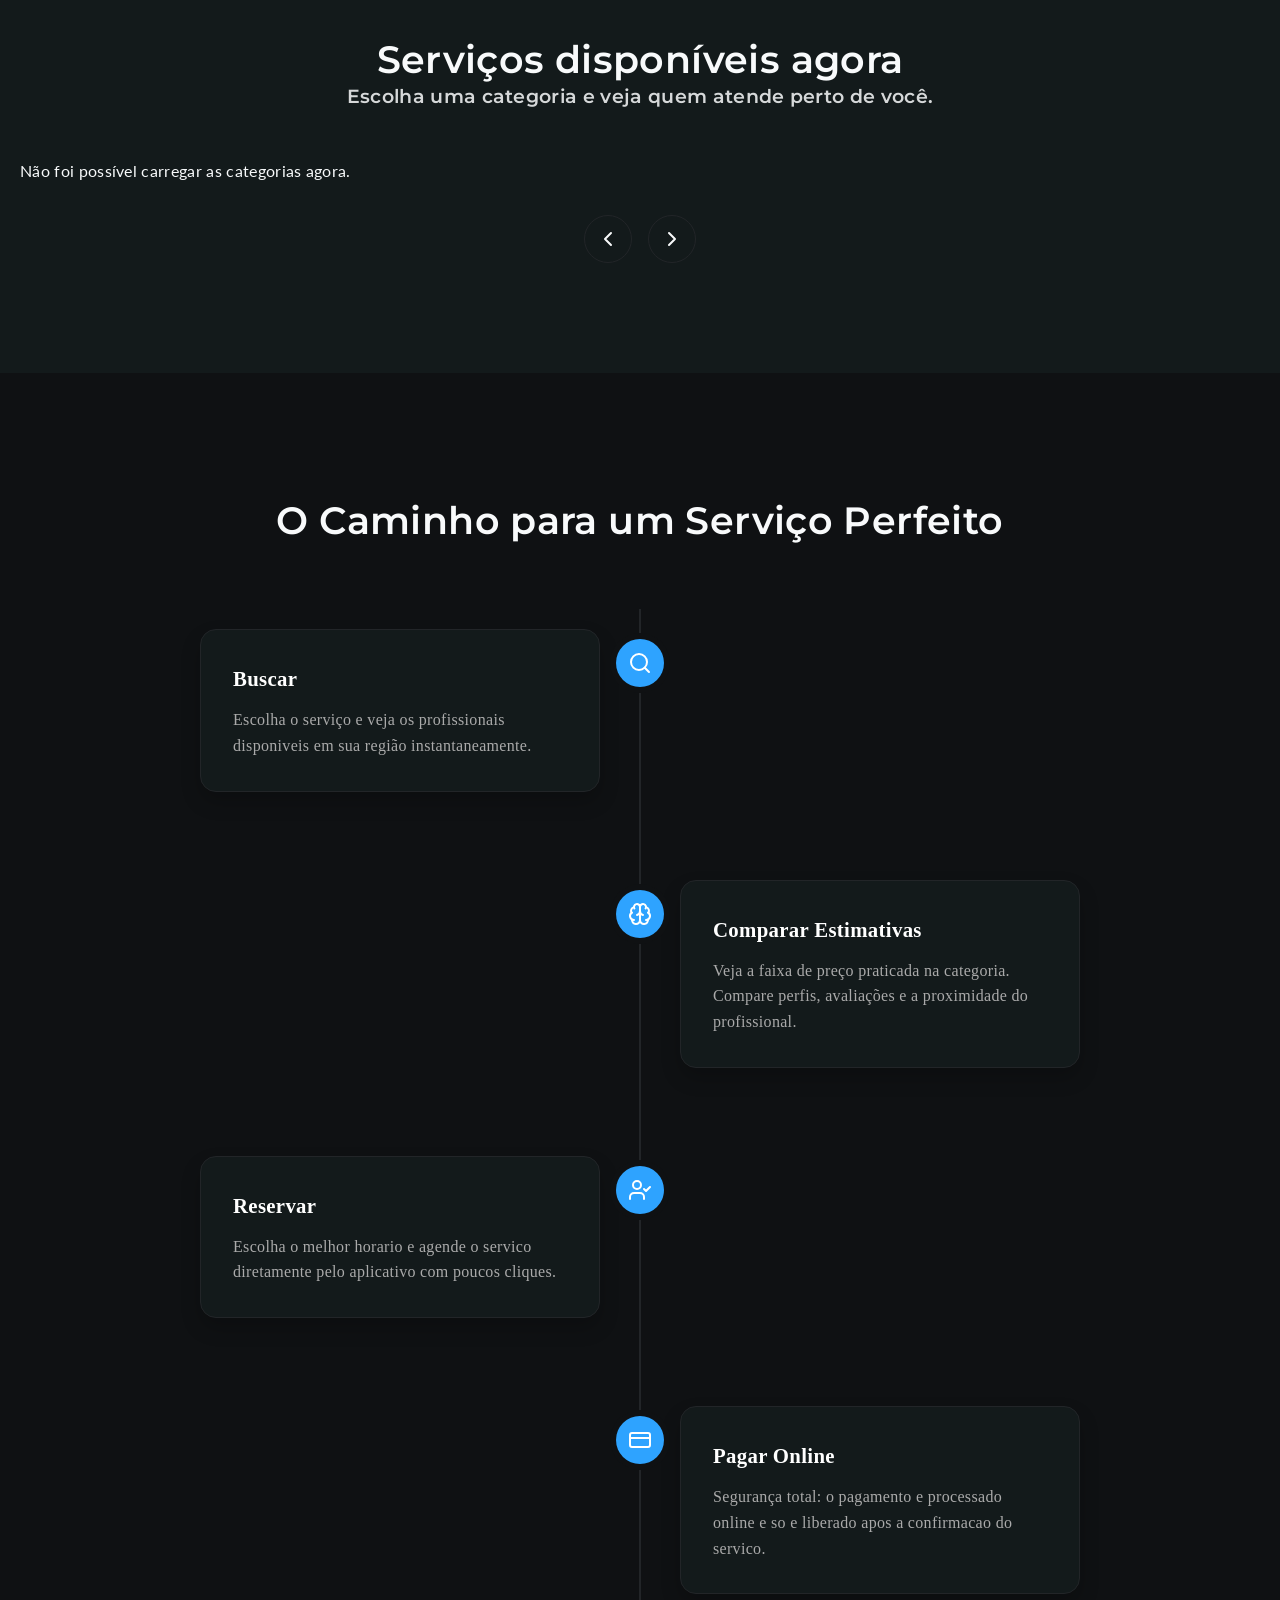
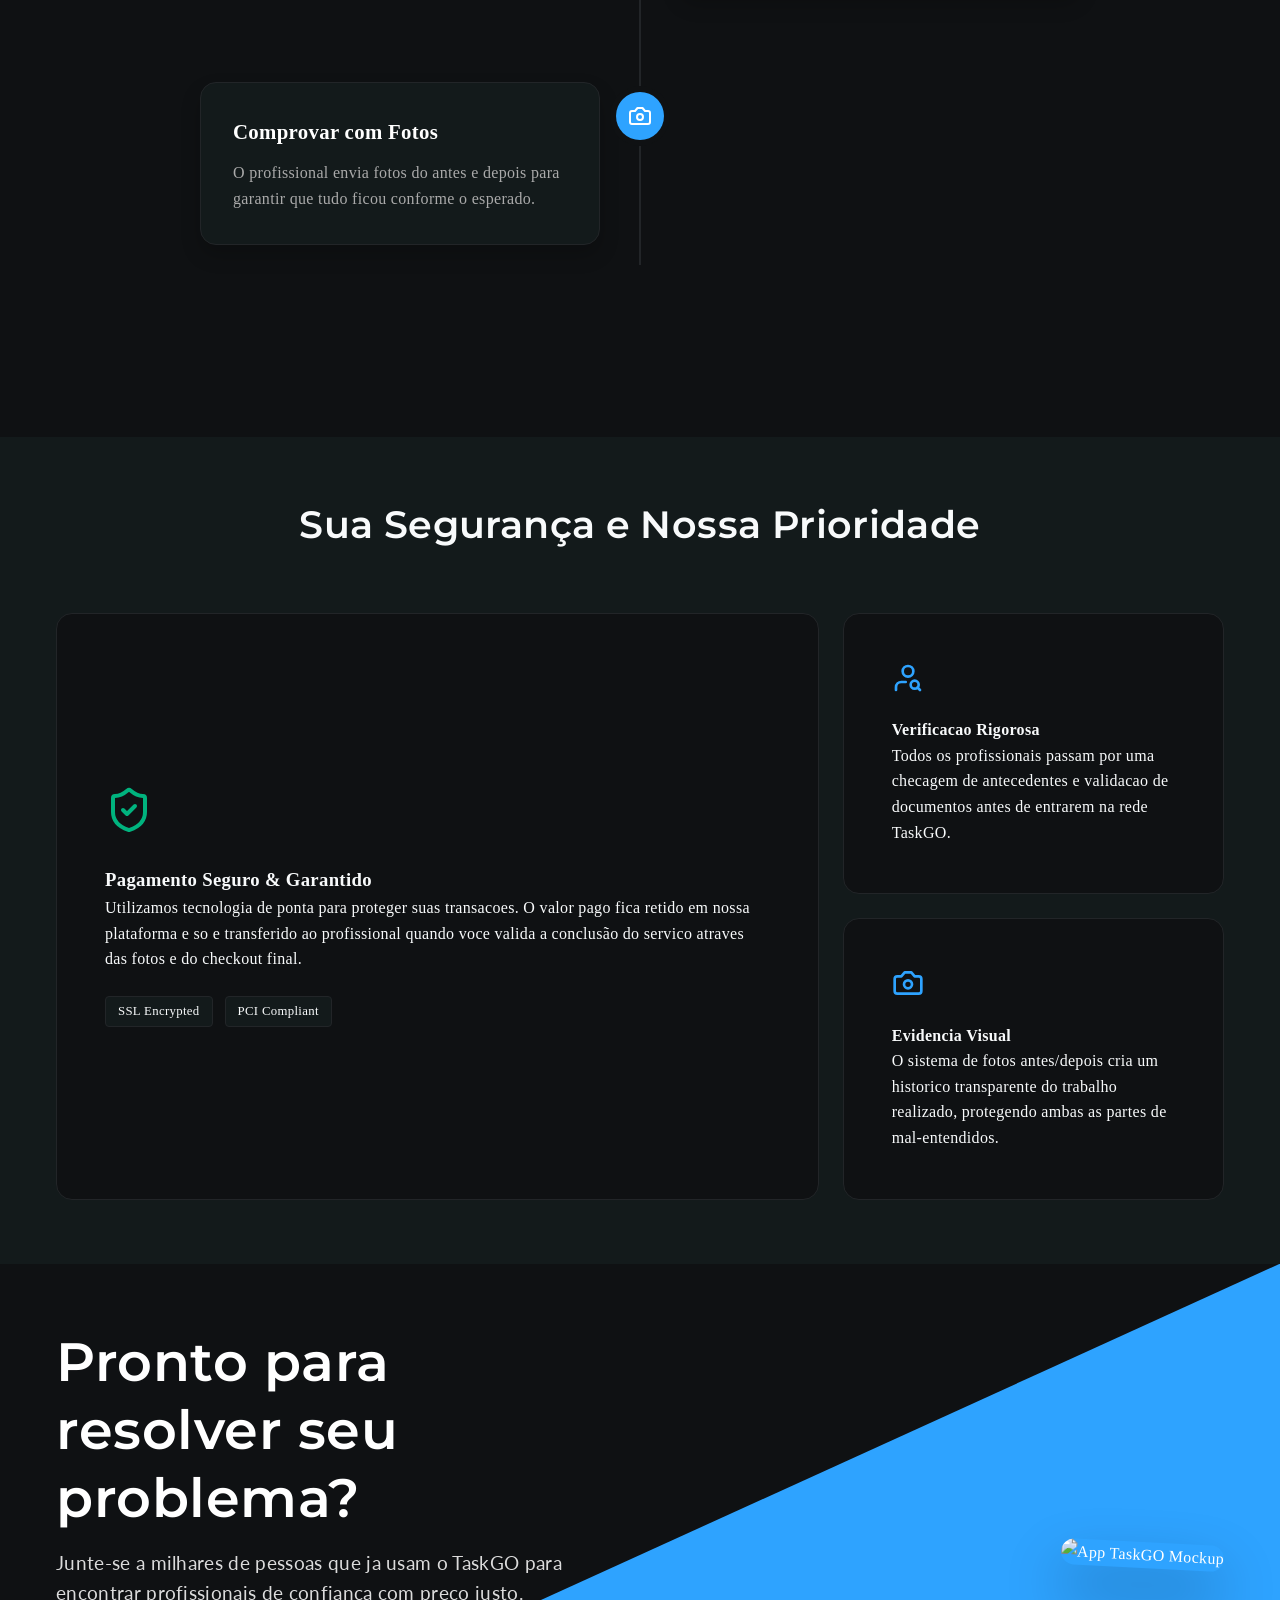
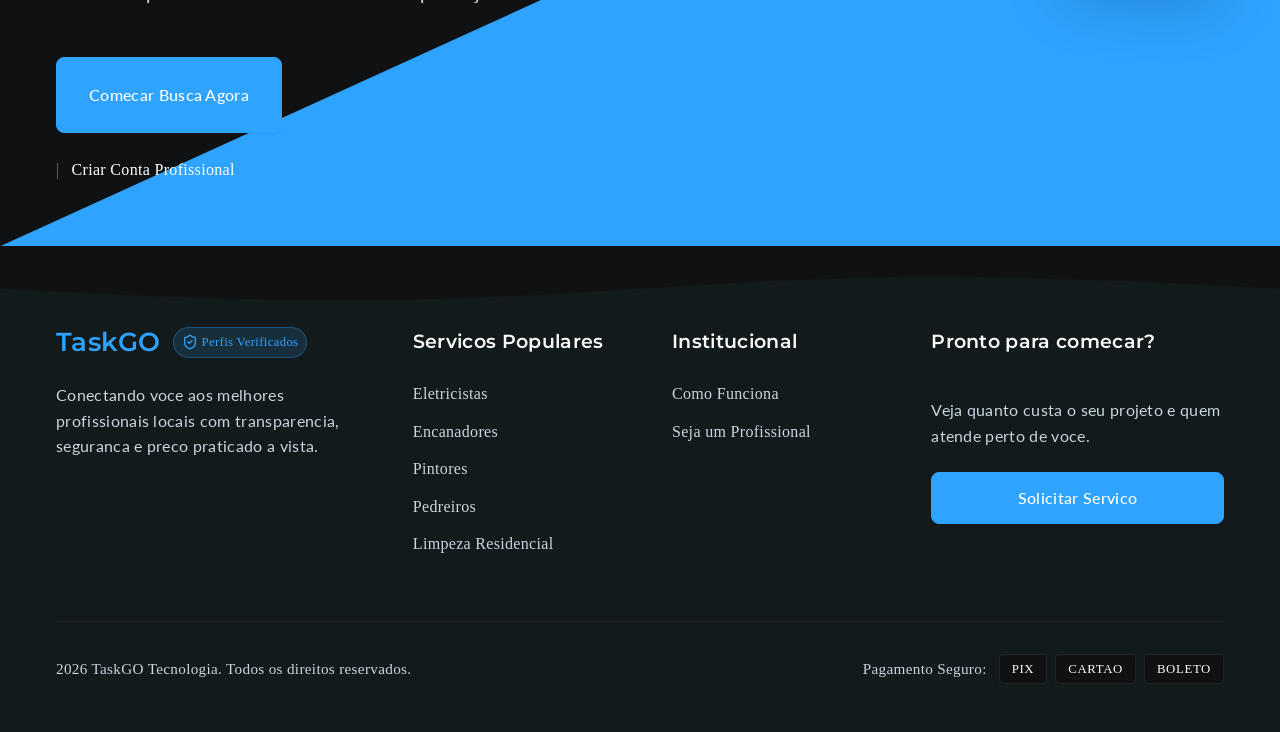
==== commit f71067c1: "feat: remove fabricated price simulation from home A secao de previsibilidade de preco ainda exibia " ====
--- a/ProjetoTaskGoFinalizado-main/index.html
+++ b/ProjetoTaskGoFinalizado-main/index.html
@@ -426,84 +426,48 @@
                 <div class="bento-cell wide-cell">
                   <div class="calc-simulation">
                     <div class="sim-step">
-                      <span class="step-label">Entrada</span>
+                      <span class="step-label">1. Voce escolhe</span>
                       <div class="sim-content">
-                        <span>
-                          "Troca de fiaçao em apartamento de 2 quartos"
-                        </span>
+                        <span>A categoria do servico que precisa</span>
                       </div>
                     </div>
                     <div class="sim-arrow">
-                      <svg
-                        xmlns="http://www.w3.org/2000/svg"
-                        width="24"
-                        height="24"
-                        viewBox="0 0 24 24"
-                        fill="none"
-                        stroke="currentColor"
-                        stroke-width="2"
-                        stroke-linecap="round"
-                        stroke-linejoin="round"
-                      >
+                      <svg xmlns="http://www.w3.org/2000/svg" width="24" height="24" viewBox="0 0 24 24" fill="none" stroke="currentColor" stroke-width="2" stroke-linecap="round" stroke-linejoin="round">
                         <path d="m9 18 6-6-6-6"></path>
                       </svg>
                     </div>
                     <div class="sim-step">
-                      <span class="step-label">Complexidade</span>
-                      <div class="sim-tag high"><span>Alta Escala</span></div>
+                      <span class="step-label">2. Consultamos</span>
+                      <div class="sim-content">
+                        <span>Os precos publicados pelos profissionais da categoria</span>
+                      </div>
                     </div>
                     <div class="sim-arrow">
-                      <svg
-                        xmlns="http://www.w3.org/2000/svg"
-                        width="24"
-                        height="24"
-                        viewBox="0 0 24 24"
-                        fill="none"
-                        stroke="currentColor"
-                        stroke-width="2"
-                        stroke-linecap="round"
-                        stroke-linejoin="round"
-                      >
+                      <svg xmlns="http://www.w3.org/2000/svg" width="24" height="24" viewBox="0 0 24 24" fill="none" stroke="currentColor" stroke-width="2" stroke-linecap="round" stroke-linejoin="round">
                         <path d="m9 18 6-6-6-6"></path>
                       </svg>
                     </div>
                     <div class="sim-step result-step">
-                      <span class="step-label">Preco Estimado</span>
-                      <div class="sim-price"><span>R$ 450 - R$ 600</span></div>
+                      <span class="step-label">3. Voce ve</span>
+                      <div class="sim-content">
+                        <span>O menor preco, a mediana e o maior da categoria</span>
+                      </div>
                     </div>
                   </div>
                 </div>
                 <div class="bento-cell narrow-cell">
                   <div class="ia-info-card">
                     <div class="icon-box">
-                      <svg
-                        xmlns="http://www.w3.org/2000/svg"
-                        width="32"
-                        height="32"
-                        viewBox="0 0 24 24"
-                        fill="none"
-                        stroke="currentColor"
-                        stroke-width="2"
-                        stroke-linecap="round"
-                        stroke-linejoin="round"
-                      >
-                        <path
-                          d="M12 18V5m3 8a4.17 4.17 0 0 1-3-4a4.17 4.17 0 0 1-3 4m8.598-6.5A3 3 0 1 0 12 5a3 3 0 1 0-5.598 1.5"
-                        ></path>
-                        <path d="M17.997 5.125a4 4 0 0 1 2.526 5.77"></path>
-                        <path d="M18 18a4 4 0 0 0 2-7.464"></path>
-                        <path
-                          d="M19.967 17.483A4 4 0 1 1 12 18a4 4 0 1 1-7.967-.517"
-                        ></path>
-                        <path d="M6 18a4 4 0 0 1-2-7.464"></path>
-                        <path d="M6.003 5.125a4 4 0 0 0-2.526 5.77"></path>
+                      <svg xmlns="http://www.w3.org/2000/svg" width="32" height="32" viewBox="0 0 24 24" fill="none" stroke="currentColor" stroke-width="2" stroke-linecap="round" stroke-linejoin="round">
+                        <path d="M3 3v18h18"></path>
+                        <path d="m19 9-5 5-4-4-3 3"></path>
                       </svg>
                     </div>
-                    <h3>Transparencia Pura</h3>
+                    <h3>Sem preco inventado</h3>
                     <p>
-                      O algoritmo TaskGO elimina surpresas e garante que tanto
-                      cliente quanto profissional saibam o que esperar do
-                      orçamento.
+                      A faixa vem dos precos que os profissionais realmente
+                      publicaram. Quando ainda nao ha precos suficientes na
+                      categoria, dizemos isso em vez de estimar.
                     </p>
                   </div>
                 </div>
